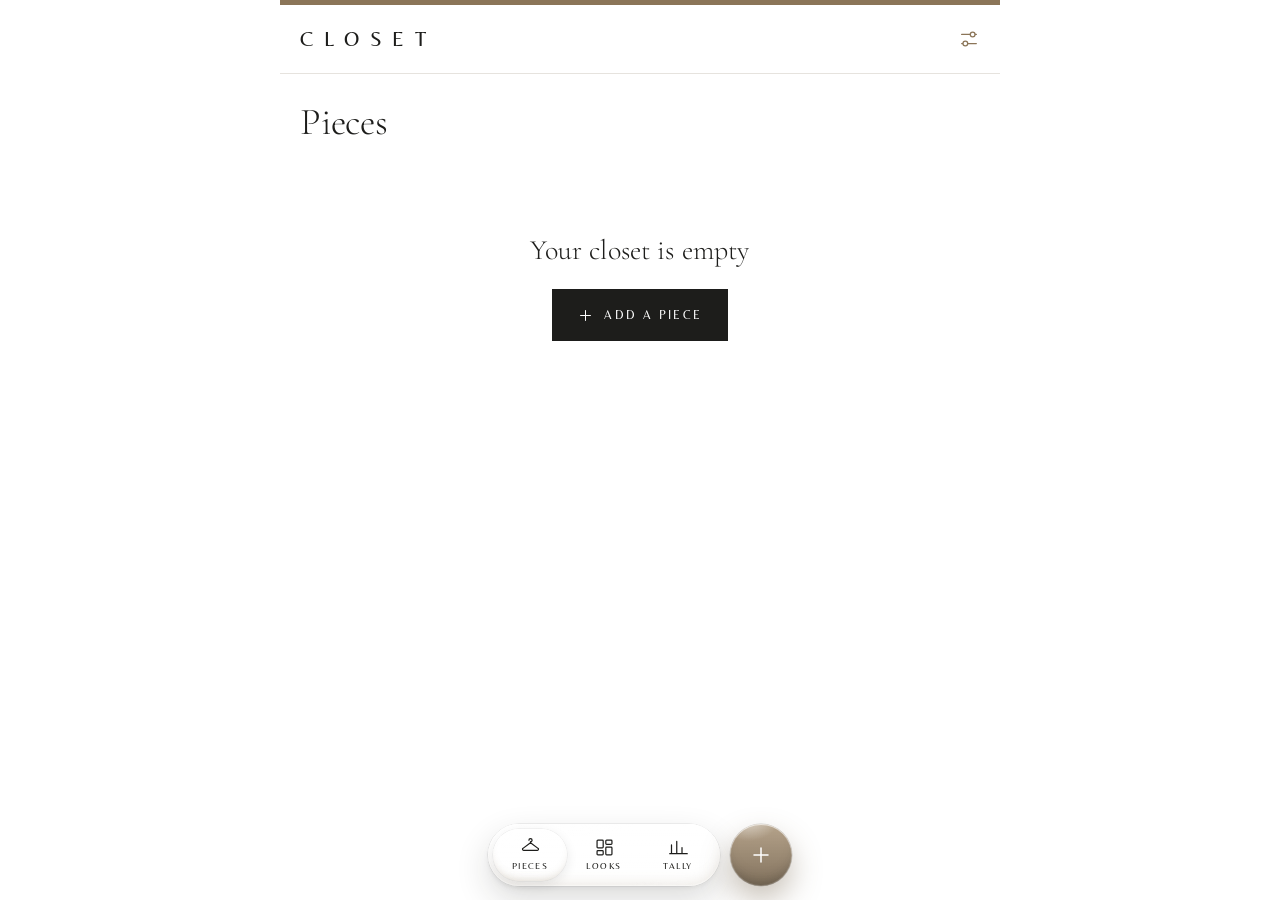
==== index.html @ b9021e43 "Fix what the final review found Background remover - White or cream clothes on a light grey or beige" ====
<!doctype html>
<html lang="en">
<head>
  <meta charset="utf-8" />
  <meta name="viewport" content="width=device-width, initial-scale=1, viewport-fit=cover, user-scalable=no" />
  <meta name="theme-color" content="#8b7558" />
  <meta name="apple-mobile-web-app-capable" content="yes" />
  <meta name="mobile-web-app-capable" content="yes" />
  <meta name="apple-mobile-web-app-status-bar-style" content="default" />
  <meta name="apple-mobile-web-app-title" content="Closet" />
  <title>My Closet</title>
  <link rel="manifest" href="manifest.webmanifest" />
  <link rel="icon" href="icons/icon.svg" type="image/svg+xml" />
  <link rel="apple-touch-icon" href="icons/icon-180.png" />
  <link rel="preconnect" href="https://fonts.googleapis.com" />
  <link rel="preconnect" href="https://fonts.gstatic.com" crossorigin />
  <link href="https://fonts.googleapis.com/css2?family=Cormorant+Garamond:wght@300;400;500&family=Belleza&display=swap" rel="stylesheet" />
  <link rel="stylesheet" href="css/style.css" />
</head>
<body>
  <div id="app">
    <header class="top">
      <span class="wordmark">Closet</span>
      <button class="icon-btn" id="settings-btn" aria-label="Settings">
        <svg viewBox="0 0 24 24"><path d="M4 7h9M19 7h1M4 17h1M11 17h9"/><circle cx="16" cy="7" r="2.6"/><circle cx="8" cy="17" r="2.6"/></svg>
      </button>
    </header>

    <main id="views">
      <h1 class="title" id="view-title">Pieces</h1>
      <section class="view active" id="view-closet" data-title="Pieces"></section>
      <section class="view" id="view-outfits" data-title="Looks"></section>
    </main>

    <nav class="tabbar" id="tabbar">
      <div class="tabs glass" id="tabs">
        <span class="tab-ind" id="tab-ind"></span>
        <button class="tab active" data-view="closet" aria-label="Pieces">
          <svg viewBox="0 0 24 24"><path d="M12 5.5a1.8 1.8 0 1 0-1.8-1.8"/><path d="M12 5.5v1.2L3.4 13a1.2 1.2 0 0 0 .7 2.2h15.8a1.2 1.2 0 0 0 .7-2.2L12 6.7"/></svg>
          <span>Pieces</span>
        </button>
        <button class="tab" data-view="outfits" aria-label="Looks">
          <svg viewBox="0 0 24 24"><rect x="3.5" y="3.5" width="7" height="9" rx="1"/><rect x="13.5" y="3.5" width="7" height="5" rx="1"/><rect x="13.5" y="11.5" width="7" height="9" rx="1"/><rect x="3.5" y="15.5" width="7" height="5" rx="1"/></svg>
          <span>Looks</span>
        </button>
        <button class="tab" id="tally-tab" aria-label="Tally">
          <svg viewBox="0 0 24 24"><path d="M4 19V9M10 19V5M16 19v-7M22 19H2"/></svg>
          <span>Tally</span>
        </button>
      </div>
      <button class="fab glass" id="fab" aria-label="Add">
        <svg viewBox="0 0 24 24"><path d="M12 5v14M5 12h14"/></svg>
      </button>
    </nav>
  </div>

  <div id="layer"></div>
  <div id="toast" role="status" aria-live="polite"></div>
  <input type="file" id="file-camera" accept="image/*" capture="environment" hidden />
  <input type="file" id="file-library" accept="image/*" hidden />
  <input type="file" id="file-import" accept="application/json" hidden />

  <script type="module" src="js/app.js"></script>
</body>
</html>
---- css/style.css ----
:root {
  --bg: #ffffff;
  --tile: #f6f6f5;
  --ink: #1d1d1b;
  --ink-2: #5e5a54;
  --ink-3: #9a948b;
  --line: #e6e3de;
  --bronze: #8b7558;
  --bronze-deep: #6e5b43;
  --danger: #9a4a3c;
  --shadow: 0 10px 40px rgba(29, 29, 27, 0.10);
  --ease: cubic-bezier(0.22, 1, 0.36, 1);
  --spring: cubic-bezier(0.34, 1.56, 0.64, 1);
  --serif: 'Cormorant Garamond', 'Didot', 'Bodoni 72', Georgia, serif;
  --sans: 'Optima', 'Optima Nova', 'Belleza', 'Candara', 'Segoe UI', 'Gill Sans', sans-serif;
  --safe-b: env(safe-area-inset-bottom, 0px);
  --safe-t: env(safe-area-inset-top, 0px);
  color-scheme: light;
}

* { box-sizing: border-box; -webkit-tap-highlight-color: transparent; }
/* figures that read as numbers (0 and 1, not o and I); !important because the font shorthand resets it */
*, *::before, *::after { font-variant-numeric: lining-nums !important; }
html, body { margin: 0; height: 100%; }
body {
  background: var(--bg);
  color: var(--ink);
  font: 400 16px/1.5 var(--sans);
  letter-spacing: 0.01em;
  -webkit-font-smoothing: antialiased;
  overscroll-behavior: none;
  -webkit-user-select: none;
  user-select: none;
  -webkit-touch-callout: none;
}
input, textarea { -webkit-user-select: text; user-select: text; }
button { font: inherit; color: inherit; letter-spacing: inherit; border: 0; background: none; padding: 0; margin: 0; cursor: pointer; touch-action: manipulation; border-radius: 0; }
svg { width: 22px; height: 22px; fill: none; stroke: currentColor; stroke-width: 1.4; stroke-linecap: round; stroke-linejoin: round; }
img { -webkit-user-drag: none; user-select: none; }

/* small spaced capitals, used for every label */
.chip, .btn, .field > label, .field-label, .piece .kind, .look .small, .ctx-title, #toast, .seg button, .tab span,
.palette-tray .lbl, .editor-bar .total, .big-total small, .kv small, .breakdown .nm, .value-pill .vp-l, .value-pill .vp-s,
.price-total span, .price-total small, .price-head, .pr-sub, .slider-row, .batch-progress, .batch-hint, .look.new span, .toggle, .pick-hint {
  font-family: var(--sans); font-weight: 400; font-size: 11px; line-height: 1.3; letter-spacing: 0.18em; text-transform: uppercase;
}

#app { max-width: 720px; margin: 0 auto; min-height: 100%; position: relative; }

/* ---------- header ---------- */
.top {
  position: sticky; top: 0; z-index: 5;
  display: flex; align-items: center; justify-content: space-between;
  padding: calc(12px + var(--safe-t)) 20px 12px;
  background: rgba(255, 255, 255, 0.94);
  -webkit-backdrop-filter: blur(14px); backdrop-filter: blur(14px);
  border-top: 5px solid var(--bronze);
  border-bottom: 1px solid var(--line);
}
.wordmark { font: 400 21px/1 var(--sans); letter-spacing: 0.5em; text-transform: uppercase; }
.icon-btn { width: 44px; height: 44px; margin-right: -11px; display: grid; place-items: center; color: var(--bronze); }
.title {
  margin: 28px 0 18px; font: 300 38px/1.1 var(--serif); letter-spacing: -0.005em;
  transition: opacity .35s var(--ease), transform .35s var(--ease);
}
.title.swap { opacity: 0; transform: translateY(6px); }

/* ---------- press feedback (shared) ---------- */
.pressable { transition: transform .35s var(--spring), opacity .3s; }
.pressing { transform: scale(0.96) !important; transition-duration: .5s !important; transition-timing-function: var(--ease) !important; }
.long-fired { animation: longPop .45s var(--spring); }
@keyframes longPop { 0% { transform: scale(.94); } 60% { transform: scale(1.03); } 100% { transform: scale(1); } }

/* ---------- views ---------- */
main { padding: 0 20px calc(130px + var(--safe-b)); }
.view { display: none; }
.view.active { display: block; animation: viewIn .55s var(--ease); }
@keyframes viewIn { from { opacity: 0; transform: translateY(10px); } to { opacity: 1; transform: none; } }
@keyframes pieceIn { from { opacity: 0; transform: translateY(14px); } to { opacity: 1; transform: none; } }

/* ---------- chips ---------- */
.chips { display: flex; gap: 8px; overflow-x: auto; padding: 2px 0 14px; scrollbar-width: none; }
.chips::-webkit-scrollbar { display: none; }
.chip {
  flex: none; display: inline-flex; align-items: center; gap: 8px; height: 38px; padding: 0 16px;
  border: 1px solid var(--line); background: var(--bg); color: var(--ink-2); white-space: nowrap;
  transition: background .35s var(--ease), color .35s var(--ease), border-color .35s var(--ease), transform .35s var(--spring);
}
.chip.active { background: var(--ink); border-color: var(--ink); color: #fff; }
.chip.small { height: 34px; padding: 0 13px; letter-spacing: 0.14em; }
.chip.add { border-style: dashed; color: var(--ink-3); }
.chip svg { width: 15px; height: 15px; }
.chip .n { opacity: .5; }
/* the category row reads like a text menu */
.chips.nav { gap: 22px; border-bottom: 1px solid var(--line); padding: 0; margin-bottom: 14px; }
.chips.nav .chip { height: 40px; padding: 0; border: 0; border-bottom: 1px solid transparent; background: none; color: var(--ink-3); }
.chips.nav .chip.active { color: var(--ink); border-bottom-color: var(--bronze); }
.subchips { overflow: hidden; transition: max-height .45s var(--ease), opacity .35s var(--ease); max-height: 0; opacity: 0; }
.subchips.open { max-height: 60px; opacity: 1; }
.wrap-chips { display: flex; flex-wrap: wrap; gap: 8px; }

/* ---------- closet grid ---------- */
.grid { display: grid; grid-template-columns: repeat(2, minmax(0, 1fr)); gap: 28px 14px; margin-top: 8px; }
@media (min-width: 560px) { .grid { grid-template-columns: repeat(3, minmax(0, 1fr)); } }
.piece { display: block; min-width: 0; text-align: left; animation: pieceIn .6s var(--ease) both; }
.piece .tile { display: block; position: relative; aspect-ratio: 4 / 5; background: var(--tile); }
.piece .sticker {
  position: absolute; inset: 12%; width: 76%; height: 76%; object-fit: contain;
  filter: drop-shadow(0 8px 12px rgba(29, 29, 27, .08));
  transition: transform .6s var(--spring);
}
.piece:hover .sticker { transform: scale(1.03); }
.piece .name { display: block; margin-top: 12px; font: 400 19px/1.25 var(--serif); }
.piece .kind { display: block; margin-top: 6px; color: var(--bronze); }
.dots { display: flex; gap: 5px; margin-top: 9px; }
.dots i { width: 10px; height: 10px; border-radius: 50%; box-shadow: inset 0 0 0 1px rgba(0, 0, 0, .1); }

.empty { text-align: center; padding: 72px 20px 40px; animation: viewIn .7s var(--ease); }
.empty h3 { font: 300 28px/1.2 var(--serif); margin: 0 0 22px; }
.empty p { margin: 0; color: var(--ink-3); }

/* ---------- buttons ---------- */
.btn {
  display: inline-flex; align-items: center; justify-content: center; gap: 10px;
  height: 52px; padding: 0 24px; background: var(--ink); color: #fff; border: 1px solid var(--ink);
  font-size: 12px; letter-spacing: 0.2em;
}
.btn.soft { background: transparent; color: var(--ink); }
.btn.ghost { background: transparent; border-color: transparent; color: var(--ink-2); }
.btn.danger { background: var(--danger); border-color: var(--danger); }
.btn.block { width: 100%; }
.btn[disabled] { opacity: .4; pointer-events: none; }
.btn svg { width: 17px; height: 17px; }
.row-btns { display: flex; gap: 10px; }
.row-btns .btn { flex: 1; padding: 0 12px; }

/* ---------- tab bar: liquid glass ---------- */
.tabbar {
  position: fixed; left: 50%; bottom: calc(14px + var(--safe-b)); transform: translateX(-50%);
  z-index: 20; display: flex; align-items: center; gap: 10px;
  transition: transform .5s var(--ease), opacity .4s;
}
.tabbar.hidden { transform: translate(-50%, 160%); opacity: 0; }
.glass {
  position: relative; isolation: isolate; border-radius: 999px;
  background: linear-gradient(180deg, rgba(255, 255, 255, .30), rgba(255, 255, 255, .08));
  -webkit-backdrop-filter: blur(7px) saturate(180%) brightness(1.05);
  backdrop-filter: blur(7px) saturate(180%) brightness(1.05);
  box-shadow:
    inset 0 1px 0 rgba(255, 255, 255, .95),
    inset 0 0 0 1px rgba(255, 255, 255, .45),
    inset 0 -10px 16px -10px rgba(139, 117, 88, .22),
    inset 0 10px 14px -10px rgba(255, 255, 255, .9),
    0 0 0 .5px rgba(29, 29, 27, .12),
    0 2px 4px rgba(29, 29, 27, .05),
    0 14px 34px rgba(29, 29, 27, .16);
}
/* the sheen that makes it read as glass */
.glass::before {
  content: ''; position: absolute; inset: 0; border-radius: inherit; pointer-events: none; z-index: -1;
  background:
    radial-gradient(90% 70% at 18% -20%, rgba(255, 255, 255, .55), transparent 60%),
    radial-gradient(70% 60% at 88% 125%, rgba(255, 255, 255, .28), transparent 62%);
}
.tabs {
  display: flex; align-items: center; padding: 5px;
  background: linear-gradient(180deg, rgba(255, 255, 255, .50), rgba(255, 255, 255, .60));
  -webkit-backdrop-filter: blur(18px) saturate(130%) brightness(1.05);
  backdrop-filter: blur(18px) saturate(130%) brightness(1.05);
}
.tab {
  position: relative; z-index: 1; width: 74px; height: 52px; border-radius: 999px;
  display: flex; flex-direction: column; align-items: center; justify-content: center; gap: 3px;
  color: var(--ink);
}
.tab span { font-size: 9px; letter-spacing: 0.16em; }
.tab svg { width: 21px; height: 21px; }
/* the drop of glass that slides under the current tab */
.tab-ind {
  position: absolute; left: 0; top: 5px; height: 52px; width: 74px; border-radius: 999px; pointer-events: none;
  background: linear-gradient(180deg, rgba(255, 255, 255, .78), rgba(255, 255, 255, .34));
  box-shadow:
    inset 0 1px 0 #fff,
    inset 0 -6px 10px -6px rgba(139, 117, 88, .28),
    0 0 0 .5px rgba(29, 29, 27, .08),
    0 4px 12px rgba(29, 29, 27, .10);
  transition: transform .6s var(--spring), width .5s var(--ease);
}
.fab {
  width: 62px; height: 62px; display: grid; place-items: center; color: #fff;
  background: linear-gradient(180deg, rgba(160, 137, 106, .78), rgba(110, 91, 67, .86));
  box-shadow:
    inset 0 1px 0 rgba(255, 255, 255, .55),
    inset 0 0 0 1px rgba(255, 255, 255, .16),
    inset 0 -10px 14px -8px rgba(29, 29, 27, .35),
    0 0 0 .5px rgba(29, 29, 27, .2),
    0 14px 30px rgba(110, 91, 67, .38);
}
.fab::before { background: radial-gradient(80% 60% at 30% -10%, rgba(255, 255, 255, .55), transparent 62%); }
.fab svg { width: 24px; height: 24px; stroke-width: 1.5; transition: transform .5s var(--spring); }
.fab:active svg { transform: rotate(90deg); }

/* ---------- overlays ---------- */
#layer { position: fixed; inset: 0; z-index: 50; pointer-events: none; }
.scrim {
  position: fixed; inset: 0; background: rgba(29, 29, 27, .30);
  -webkit-backdrop-filter: blur(4px); backdrop-filter: blur(4px);
  opacity: 0; transition: opacity .45s var(--ease); pointer-events: auto;
}
.scrim.show { opacity: 1; }
.sheet {
  position: fixed; left: 0; right: 0; bottom: 0; margin: 0 auto; max-width: 720px;
  max-height: 92vh; max-height: 92dvh; overflow: auto; overscroll-behavior: contain;
  background: var(--bg); box-shadow: 0 -10px 40px rgba(29, 29, 27, .12);
  padding: 10px 20px calc(26px + var(--safe-b)); pointer-events: auto;
  transform: translateY(105%); transition: transform .55s var(--ease);
}
.sheet.show { transform: translateY(0); }
.sheet.full { height: 100vh; height: 100dvh; max-height: none; padding-top: calc(12px + var(--safe-t)); }
.grabber { width: 36px; height: 3px; background: #d5d1ca; margin: 2px auto 18px; }
.sheet h2 { font: 300 32px/1.15 var(--serif); margin: 2px 0 18px; }
.sheet .sub { color: var(--ink-2); margin: -8px 0 20px; }
.sheet .sub.kind { color: var(--bronze); font-size: 11px; letter-spacing: 0.18em; text-transform: uppercase; }

/* long-press menu */
.ctx {
  position: fixed; pointer-events: auto; z-index: 2; min-width: 230px; padding: 6px 0;
  background: var(--bg); border: 1px solid var(--line); box-shadow: var(--shadow);
  transform: scale(.9); opacity: 0; transition: transform .4s var(--spring), opacity .25s var(--ease);
}
.ctx.show { transform: scale(1); opacity: 1; }
.ctx-title { padding: 12px 18px 8px; color: var(--bronze); white-space: nowrap; overflow: hidden; text-overflow: ellipsis; max-width: 260px; }
.ctx button { display: flex; width: 100%; align-items: center; gap: 14px; padding: 12px 18px; font-size: 15px; text-align: left; transition: background .2s; }
.ctx button:hover, .ctx button:active { background: var(--tile); }
.ctx button svg { width: 18px; height: 18px; color: var(--bronze); }
.ctx button.danger, .ctx button.danger svg { color: var(--danger); }
.ctx-preview { position: fixed; pointer-events: none; z-index: 1; background: var(--bg); transition: transform .45s var(--spring), box-shadow .4s; box-shadow: var(--shadow); }

#toast {
  position: fixed; left: 50%; top: calc(18px + var(--safe-t)); z-index: 90;
  transform: translate(-50%, calc(-100% - 80px)); opacity: 0; padding: 14px 20px;
  background: var(--ink); color: #fff;
  transition: transform .5s var(--ease), opacity .3s var(--ease); pointer-events: none;
  width: max-content; max-width: calc(100vw - 32px); text-align: center;
}
#toast.show { transform: translate(-50%, 0); opacity: 1; box-shadow: var(--shadow); }

/* ---------- forms ---------- */
.field { margin: 0 0 22px; }
.field > label, .field-label { display: block; color: var(--ink-3); margin: 0 0 10px; }
.input {
  width: 100%; height: 52px; padding: 0 16px; border: 1px solid var(--line); border-radius: 0;
  background: var(--bg); color: var(--ink); font: 400 16px var(--sans); outline: none;
  transition: border-color .3s;
}
.input:focus { border-color: var(--bronze); }
.input::placeholder { color: var(--ink-3); }
.price-wrap { position: relative; }
.price-wrap span { position: absolute; left: 16px; top: 50%; transform: translateY(-50%); color: var(--ink-3); font: 400 20px var(--serif); }
.price-wrap .input { padding-left: 34px; font: 400 22px var(--serif); }

.seg { display: grid; grid-template-columns: repeat(4, minmax(0, 1fr)); border: 1px solid var(--line); }
.seg button {
  height: 74px; display: flex; flex-direction: column; align-items: center; justify-content: center; gap: 8px;
  font-size: 9px; letter-spacing: 0.1em; color: var(--ink-3); border-left: 1px solid var(--line);
  transition: background .35s var(--ease), color .35s;
}
.seg button:first-child { border-left: 0; }
.seg button.active { background: var(--ink); color: #fff; }

/* ---------- photo step ---------- */
.pick-btns { display: grid; grid-template-columns: repeat(2, minmax(0, 1fr)); gap: 10px; }
.pick-btns .btn { height: 104px; flex-direction: column; gap: 12px; padding: 0 8px; }
.pick-btns .btn svg { width: 24px; height: 24px; }
.pick-hint { text-align: center; color: var(--ink-3); margin: 18px 0 6px; }

.stage { position: relative; background: var(--tile); min-height: 260px; display: grid; place-items: center; padding: 20px; margin-bottom: 14px; overflow: hidden; }
.stage img, .stage canvas { max-width: 100%; max-height: 46vh; display: block; animation: stickerIn .7s var(--spring); }
.stage.erasing { cursor: crosshair; touch-action: none; }
.stage .busy { position: absolute; inset: 0; display: grid; place-items: center; background: rgba(246, 246, 245, .7); opacity: 0; transition: opacity .3s; pointer-events: none; }
.stage.loading .busy { opacity: 1; }
.spinner { width: 30px; height: 30px; border-radius: 50%; border: 1px solid var(--line); border-top-color: var(--bronze); animation: spin 1s linear infinite; }
@keyframes spin { to { transform: rotate(360deg); } }
@keyframes stickerIn { from { opacity: 0; transform: scale(.92); } to { opacity: 1; transform: none; } }
.stage-tools { display: flex; gap: 8px; flex-wrap: wrap; margin-bottom: 16px; }

.slider-row { display: flex; align-items: center; gap: 14px; color: var(--ink-3); margin: 0 0 24px; }
input[type=range] { -webkit-appearance: none; appearance: none; flex: 1; height: 1px; background: var(--ink-3); outline: none; }
input[type=range]::-webkit-slider-thumb { -webkit-appearance: none; width: 26px; height: 26px; border-radius: 50%; background: var(--bg); border: 1px solid var(--ink); box-shadow: 0 2px 8px rgba(29, 29, 27, .12); }
input[type=range]::-moz-range-thumb { width: 26px; height: 26px; border-radius: 50%; background: var(--bg); border: 1px solid var(--ink); }

.toggle { display: flex; align-items: center; justify-content: space-between; padding: 16px 0; border-top: 1px solid var(--line); border-bottom: 1px solid var(--line); color: var(--ink-2); margin-bottom: 22px; }
.switch { position: relative; width: 46px; height: 28px; border-radius: 999px; background: #d5d1ca; transition: background .35s var(--ease); flex: none; }
.switch::after { content: ''; position: absolute; top: 3px; left: 3px; width: 22px; height: 22px; border-radius: 50%; background: #fff; box-shadow: 0 1px 4px rgba(0, 0, 0, .2); transition: transform .4s var(--spring); }
.switch.on { background: var(--bronze); }
.switch.on::after { transform: translateX(18px); }

.swatches { display: flex; gap: 10px; flex-wrap: wrap; align-items: center; }
.sw { width: 34px; height: 34px; border-radius: 50%; box-shadow: inset 0 0 0 1px rgba(0, 0, 0, .1); transition: transform .35s var(--spring); }
.sw:active { transform: scale(.9); }
.sw-names { color: var(--ink-2); margin-left: 4px; }

/* ---------- batch add ---------- */
.batch { display: flex; flex-direction: column; min-height: 100%; }
.batch .editor-top h2 { margin: 0 0 0 4px; }
.batch-progress { display: flex; align-items: center; gap: 14px; margin: 6px 0 20px; color: var(--ink-3); }
.batch-progress .bar { flex: 1; min-width: 64px; height: 1px; background: var(--line); }
.batch-progress .bar i { display: block; height: 100%; width: 0; background: var(--bronze); transition: width .6s var(--ease); }
.batch-progress span { min-width: 0; white-space: nowrap; overflow: hidden; text-overflow: ellipsis; }
.batch-all { margin-bottom: 4px; }
.batch-all .chips { flex-wrap: wrap; overflow: visible; padding: 0 0 12px; }
.batch-list { flex: 1; border-top: 1px solid var(--line); }
.batch-row { display: flex; align-items: center; gap: 14px; padding: 14px 0; border-bottom: 1px solid var(--line); animation: pieceIn .5s var(--ease) both; }
.b-thumb { position: relative; width: 76px; height: 76px; flex: none; display: grid; place-items: center; padding: 6px; background: var(--tile); }
.b-thumb img { max-width: 100%; max-height: 64px; object-fit: contain; animation: stickerIn .6s var(--spring); transition: opacity .3s; }
.b-thumb .spinner { position: absolute; inset: 0; margin: auto; width: 22px; height: 22px; opacity: 0; transition: opacity .3s; }
.batch-row.busy .b-thumb .spinner { opacity: 1; }
.batch-row.busy .b-thumb img { opacity: .3; }
.b-tune {
  position: absolute; right: -6px; bottom: -6px; width: 24px; height: 24px;
  display: grid; place-items: center; background: var(--bg); color: var(--bronze); box-shadow: 0 0 0 1px var(--line), 0 2px 6px rgba(29, 29, 27, .1);
  transform: scale(0); transition: transform .4s var(--spring);
}
.b-tune svg { width: 13px; height: 13px; stroke-width: 1.8; }
.batch-row.ready .b-tune { transform: scale(1); }
.b-main { flex: 1; min-width: 0; }
.b-cats { display: grid; grid-template-columns: repeat(4, 1fr); border: 1px solid var(--line); }
.b-cats button { height: 44px; display: grid; place-items: center; color: var(--ink-2); border-left: 1px solid var(--line); transition: background .35s var(--ease), color .35s; }
.b-cats button:first-child { border-left: 0; }
.b-cats button.active { background: var(--ink); color: #fff; }
.b-name { margin-top: 8px; font: 400 17px/1.2 var(--serif); white-space: nowrap; overflow: hidden; text-overflow: ellipsis; }
.batch-row.todo .b-name { color: var(--ink-3); }
.b-x { width: 30px; height: 44px; flex: none; display: grid; place-items: center; color: var(--ink-3); }
.b-x svg { width: 16px; height: 16px; }
.batch-row.nudge { animation: nudge .5s var(--ease); }
@keyframes nudge { 0%, 100% { transform: none; } 20% { transform: translateX(-7px); } 40% { transform: translateX(6px); } 60% { transform: translateX(-4px); } 80% { transform: translateX(2px); } }
.batch-foot { position: sticky; bottom: 0; margin-top: 4px; padding: 18px 0 calc(14px + var(--safe-b)); background: linear-gradient(rgba(255, 255, 255, 0), var(--bg) 22%); }
.batch-hint { text-align: center; color: var(--ink-3); margin: 12px 0 0; }
@media (max-width: 360px) {
  .batch-row { gap: 10px; }
  .b-thumb { width: 58px; height: 58px; }
  .b-thumb img { max-height: 46px; }
  .b-x { width: 24px; }
}
.tuner .stage { min-height: 200px; }
.tuner .stage img, .tuner .stage canvas { max-height: 38vh; }

/* ---------- looks ---------- */
.looks { display: grid; grid-template-columns: repeat(2, minmax(0, 1fr)); gap: 28px 14px; }
@media (min-width: 560px) { .looks { grid-template-columns: repeat(3, minmax(0, 1fr)); } }
.look { display: block; min-width: 0; text-align: left; animation: pieceIn .6s var(--ease) both; }
.look .thumb { display: block; width: 100%; aspect-ratio: 4 / 5; object-fit: cover; background: var(--tile); }
.look .strip { display: flex; height: 3px; }
.look .strip i { flex: 1; }
.look .name { margin-top: 12px; font: 400 19px/1.25 var(--serif); white-space: nowrap; overflow: hidden; text-overflow: ellipsis; }
.look .small { margin-top: 6px; color: var(--bronze); }
.look.new { aspect-ratio: 4 / 5; align-self: start; display: grid; place-items: center; text-align: center; border: 1px solid var(--line); color: var(--ink-2); }
.look.new .plus { display: grid; place-items: center; margin: 0 auto 12px; color: var(--bronze); }

/* ---------- look editor ---------- */
.editor { display: flex; flex-direction: column; height: 100%; }
.editor-top { display: flex; align-items: center; gap: 10px; margin-bottom: 12px; }
.editor-top .input { height: 44px; border-color: transparent; padding: 0 6px; font: 300 26px var(--serif); }
.editor-top .input:focus { border-color: var(--line); }
.board { position: relative; flex: 1; min-height: 300px; overflow: hidden; background: var(--tile); box-shadow: inset 0 0 0 1px var(--line); touch-action: none; transition: background .6s var(--ease); }
.board .hint { position: absolute; inset: 0; display: grid; place-items: center; text-align: center; color: var(--ink-3); font: 300 24px var(--serif); padding: 30px; pointer-events: none; transition: opacity .4s; }
.bitem { position: absolute; left: 0; top: 0; transform-origin: center; touch-action: none; cursor: grab; will-change: transform; }
.bitem img { display: block; width: 100%; pointer-events: none; transition: filter .3s; }
.bitem.pop img { animation: dropIn .6s var(--spring); }
@keyframes dropIn { from { transform: scale(.4); opacity: 0; } to { transform: none; opacity: 1; } }
.bitem.sel img { filter: drop-shadow(0 10px 18px rgba(29, 29, 27, .2)); }
.bitem.sel::after { content: ''; position: absolute; inset: -6px; border: 1px dashed var(--bronze); pointer-events: none; animation: fadeIn .3s; }
.bitem .handle { position: absolute; right: -14px; bottom: -14px; width: 30px; height: 30px; border-radius: 50%; background: var(--bg); box-shadow: 0 0 0 1px var(--line), 0 4px 10px rgba(29, 29, 27, .14); display: none; place-items: center; color: var(--bronze); touch-action: none; }
.bitem .handle svg { width: 15px; height: 15px; }
.bitem.sel .handle { display: grid; animation: fadeIn .3s; }
@keyframes fadeIn { from { opacity: 0; } }
.editor-bar { display: flex; align-items: center; gap: 10px; margin: 14px 0 12px; }
.editor-bar .total { margin-left: auto; color: var(--bronze); }
.editor-bar .total b { font-weight: 400; }
.round { width: 46px; height: 46px; display: grid; place-items: center; color: var(--ink); box-shadow: inset 0 0 0 1px var(--line); flex: none; }
.round.dark { background: var(--ink); color: #fff; box-shadow: none; }
.round svg { width: 20px; height: 20px; }
.palette-tray { border-top: 1px solid var(--line); padding-top: 14px; }
.palette-tray .row { display: flex; align-items: center; gap: 14px; }
.palette-tray .lbl { color: var(--ink-3); flex: none; }
.pill-strip { display: flex; flex: 1; height: 28px; overflow: hidden; }
.pill-strip button { flex: 1; transition: flex .5s var(--ease); }
.pill-strip button:hover, .pill-strip button:active { flex: 1.6; }
.palette-tray .note { color: var(--ink-2); font-size: 14px; margin-top: 8px; min-height: 21px; }

.picker-grid { display: grid; grid-template-columns: repeat(3, minmax(0, 1fr)); gap: 10px; }
@media (min-width: 560px) { .picker-grid { grid-template-columns: repeat(4, minmax(0, 1fr)); } }
.pick-item { aspect-ratio: 1; min-width: 0; overflow: hidden; background: var(--tile); padding: 12px; display: grid; place-items: center; position: relative; box-shadow: inset 0 0 0 1px transparent; transition: box-shadow .3s; }
.pick-item img { width: 100%; height: 100%; min-width: 0; min-height: 0; object-fit: contain; }
.pick-item.in { box-shadow: inset 0 0 0 1px var(--ink); }
.pick-item .on { position: absolute; top: 0; right: 0; width: 22px; height: 22px; background: var(--ink); color: #fff; display: grid; place-items: center; transform: scale(0); transform-origin: top right; transition: transform .4s var(--spring); }
.pick-item .on svg { width: 12px; height: 12px; stroke-width: 2; }
.pick-item.in .on { transform: scale(1); }

/* ---------- piece detail ---------- */
.detail-img { display: grid; place-items: center; background: var(--tile); padding: 28px; margin-bottom: 20px; }
.detail-img img { max-width: 78%; max-height: 40vh; animation: stickerIn .7s var(--spring); filter: drop-shadow(0 12px 20px rgba(29, 29, 27, .12)); }

/* ---------- tally ---------- */
.big-total { text-align: center; padding: 0 0 20px; }
.big-total .v { font: 300 68px/1 var(--serif); }
.big-total small { display: block; color: var(--ink-3); margin-top: 6px; }
.value-pill { display: flex; align-items: baseline; gap: 12px; width: 100%; padding: 16px; border: 1px solid var(--line); margin-bottom: 8px; text-align: left; }
.value-pill .vp-l { color: var(--ink-3); }
.value-pill .vp-v { font: 400 24px/1 var(--serif); }
.value-pill .vp-s { margin-left: auto; color: var(--bronze); white-space: nowrap; }
.value-pill .vp-c { width: 14px; height: 14px; transform: rotate(180deg); align-self: center; color: var(--bronze); flex: none; }
.breakdown .line { display: flex; align-items: center; gap: 14px; padding: 15px 0; border-bottom: 1px solid var(--line); }
.breakdown .nm { width: 118px; color: var(--ink-2); }
.breakdown .bar { flex: 1; height: 1px; background: var(--line); }
.breakdown .bar i { display: block; height: 3px; margin-top: -1px; background: var(--bronze); transform-origin: left; animation: growX 1s var(--ease) both; }
@keyframes growX { from { transform: scaleX(0); } }
.breakdown .amt { width: 30px; text-align: right; font: 400 20px/1 var(--serif); }
.kv { display: grid; grid-template-columns: repeat(2, minmax(0, 1fr)); column-gap: 14px; }
.kv div { padding: 15px 0; border-bottom: 1px solid var(--line); min-width: 0; }
.kv small { display: block; color: var(--ink-3); margin-bottom: 5px; }
.kv b { display: block; font: 400 19px/1.2 var(--serif); white-space: nowrap; overflow: hidden; text-overflow: ellipsis; }

/* ---------- price list ---------- */
.price-total { position: sticky; top: 0; z-index: 1; display: flex; align-items: baseline; gap: 12px; padding: 14px 0; background: var(--bg); border-bottom: 1px solid var(--ink); }
.price-total span { color: var(--ink-3); }
.price-total b { font: 400 28px/1 var(--serif); }
.price-total small { margin-left: auto; color: var(--bronze); }
.price-head { color: var(--ink-3); margin: 26px 0 4px; }
.price-row { display: flex; align-items: center; gap: 14px; padding: 12px 0; border-bottom: 1px solid var(--line); animation: pieceIn .5s var(--ease) both; }
.price-row img { width: 50px; height: 50px; object-fit: contain; flex: none; background: var(--tile); padding: 4px; }
.pr-text { flex: 1; min-width: 0; }
.pr-name { font: 400 18px/1.2 var(--serif); white-space: nowrap; overflow: hidden; text-overflow: ellipsis; }
.pr-sub { color: var(--bronze); margin-top: 4px; white-space: nowrap; overflow: hidden; text-overflow: ellipsis; }
.pr-input { flex: none; display: flex; align-items: center; gap: 4px; width: 110px; height: 46px; padding: 0 12px; border: 1px solid var(--line); transition: border-color .3s; }
.price-row.focus .pr-input { border-color: var(--bronze); }
.pr-input span { color: var(--ink-3); font: 400 17px var(--serif); }
.pr-input input { width: 100%; min-width: 0; border: 0; outline: 0; background: transparent; color: var(--ink); font: 400 20px var(--serif); text-align: right; padding: 0; border-radius: 0; }
.pr-input input::placeholder { color: var(--ink-3); }
.pr-empty { color: var(--ink-3); text-align: center; padding: 30px 0; }
/* touch devices: room to scroll the last rows above the on-screen keyboard */
@media (hover: none) and (pointer: coarse) { .prices [data-list] { padding-bottom: 42vh; } }

@media (prefers-reduced-motion: reduce) {
  *, *::before, *::after { animation-duration: .01ms !important; transition-duration: .01ms !important; }
}
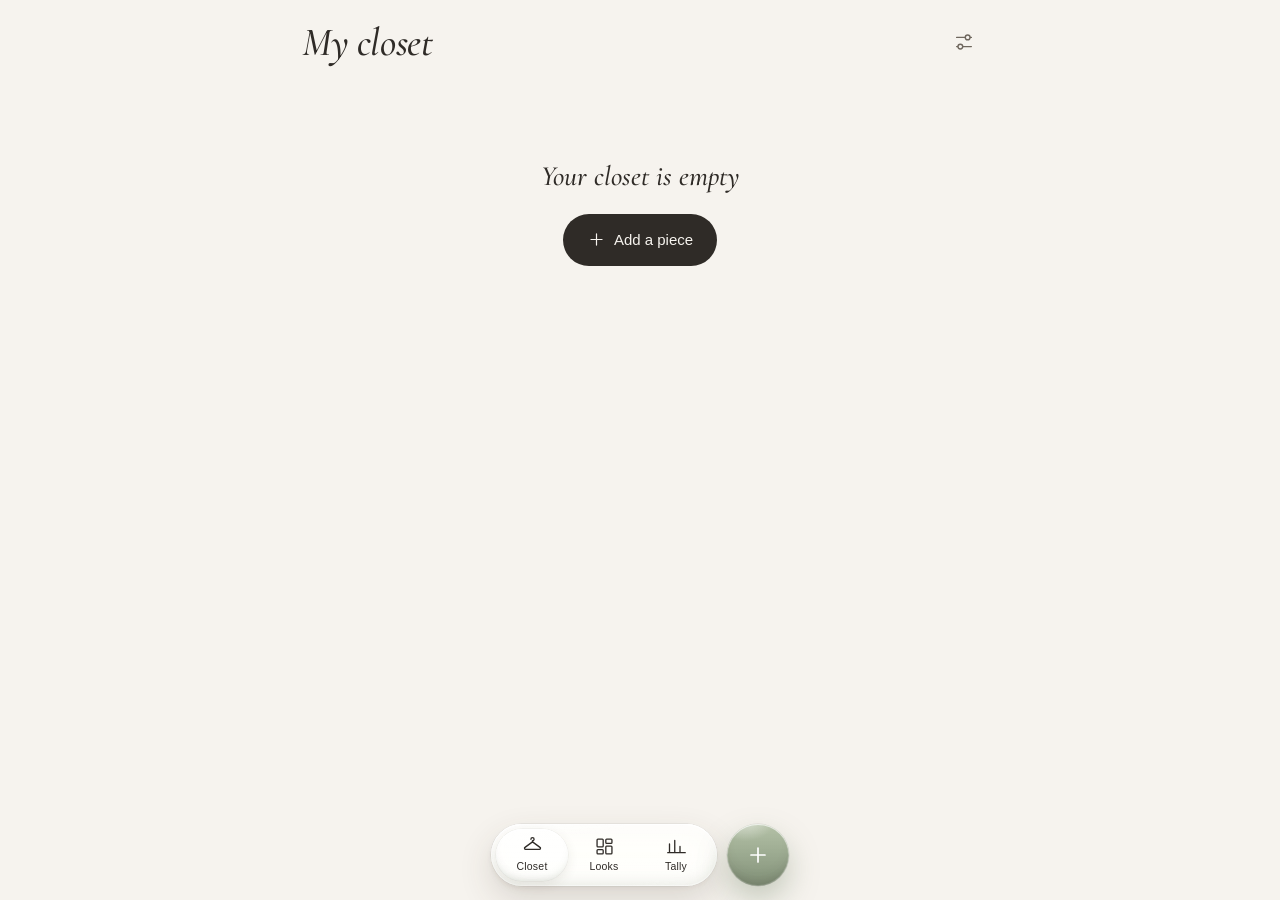
==== commit b52f4149: "Blend the soft and the minimal designs; simplify Look: the warm paper background, rounded cards, sof" ====
--- a/index.html
+++ b/index.html
@@ -3,7 +3,7 @@
 <head>
   <meta charset="utf-8" />
   <meta name="viewport" content="width=device-width, initial-scale=1, viewport-fit=cover, user-scalable=no" />
-  <meta name="theme-color" content="#8b7558" />
+  <meta name="theme-color" content="#f6f3ee" />
   <meta name="apple-mobile-web-app-capable" content="yes" />
   <meta name="mobile-web-app-capable" content="yes" />
   <meta name="apple-mobile-web-app-status-bar-style" content="default" />
@@ -14,30 +14,29 @@
   <link rel="apple-touch-icon" href="icons/icon-180.png" />
   <link rel="preconnect" href="https://fonts.googleapis.com" />
   <link rel="preconnect" href="https://fonts.gstatic.com" crossorigin />
-  <link href="https://fonts.googleapis.com/css2?family=Cormorant+Garamond:wght@300;400;500&family=Belleza&display=swap" rel="stylesheet" />
+  <link href="https://fonts.googleapis.com/css2?family=Cormorant+Garamond:ital,wght@0,500;1,500&display=swap" rel="stylesheet" />
   <link rel="stylesheet" href="css/style.css" />
 </head>
 <body>
   <div id="app">
     <header class="top">
-      <span class="wordmark">Closet</span>
+      <h1 class="title" id="view-title">My closet</h1>
       <button class="icon-btn" id="settings-btn" aria-label="Settings">
         <svg viewBox="0 0 24 24"><path d="M4 7h9M19 7h1M4 17h1M11 17h9"/><circle cx="16" cy="7" r="2.6"/><circle cx="8" cy="17" r="2.6"/></svg>
       </button>
     </header>
 
     <main id="views">
-      <h1 class="title" id="view-title">Pieces</h1>
-      <section class="view active" id="view-closet" data-title="Pieces"></section>
+      <section class="view active" id="view-closet" data-title="My closet"></section>
       <section class="view" id="view-outfits" data-title="Looks"></section>
     </main>
 
     <nav class="tabbar" id="tabbar">
       <div class="tabs glass" id="tabs">
         <span class="tab-ind" id="tab-ind"></span>
-        <button class="tab active" data-view="closet" aria-label="Pieces">
+        <button class="tab active" data-view="closet" aria-label="Closet">
           <svg viewBox="0 0 24 24"><path d="M12 5.5a1.8 1.8 0 1 0-1.8-1.8"/><path d="M12 5.5v1.2L3.4 13a1.2 1.2 0 0 0 .7 2.2h15.8a1.2 1.2 0 0 0 .7-2.2L12 6.7"/></svg>
-          <span>Pieces</span>
+          <span>Closet</span>
         </button>
         <button class="tab" data-view="outfits" aria-label="Looks">
           <svg viewBox="0 0 24 24"><rect x="3.5" y="3.5" width="7" height="9" rx="1"/><rect x="13.5" y="3.5" width="7" height="5" rx="1"/><rect x="13.5" y="11.5" width="7" height="9" rx="1"/><rect x="3.5" y="15.5" width="7" height="5" rx="1"/></svg>
--- a/css/style.css
+++ b/css/style.css
@@ -1,18 +1,21 @@
 :root {
-  --bg: #ffffff;
-  --tile: #f6f6f5;
-  --ink: #1d1d1b;
-  --ink-2: #5e5a54;
-  --ink-3: #9a948b;
-  --line: #e6e3de;
-  --bronze: #8b7558;
-  --bronze-deep: #6e5b43;
-  --danger: #9a4a3c;
-  --shadow: 0 10px 40px rgba(29, 29, 27, 0.10);
+  --bg: #f6f3ee;      /* warm paper */
+  --card: #fdfcfa;    /* tiles, cards */
+  --soft: #ece8e1;    /* quiet fills */
+  --ink: #2f2b27;
+  --ink-2: #6f675e;
+  --ink-3: #a59d92;
+  --line: rgba(47, 43, 39, 0.08);
+  --sage: #96a688;
+  --sage-deep: #74856a;
+  --danger: #b5604f;
+  --shadow-sm: 0 1px 2px rgba(70, 58, 44, 0.04), 0 6px 18px rgba(70, 58, 44, 0.05);
+  --shadow-md: 0 2px 6px rgba(70, 58, 44, 0.06), 0 16px 40px rgba(70, 58, 44, 0.11);
+  --r: 22px;
   --ease: cubic-bezier(0.22, 1, 0.36, 1);
   --spring: cubic-bezier(0.34, 1.56, 0.64, 1);
-  --serif: 'Cormorant Garamond', 'Didot', 'Bodoni 72', Georgia, serif;
-  --sans: 'Optima', 'Optima Nova', 'Belleza', 'Candara', 'Segoe UI', 'Gill Sans', sans-serif;
+  --serif: 'Cormorant Garamond', 'Iowan Old Style', Georgia, serif;
+  --sans: -apple-system, BlinkMacSystemFont, 'SF Pro Text', 'Inter', 'Segoe UI', Roboto, 'Helvetica Neue', sans-serif;
   --safe-b: env(safe-area-inset-bottom, 0px);
   --safe-t: env(safe-area-inset-top, 0px);
   color-scheme: light;
@@ -25,8 +28,7 @@
 body {
   background: var(--bg);
   color: var(--ink);
-  font: 400 16px/1.5 var(--sans);
-  letter-spacing: 0.01em;
+  font: 400 15px/1.45 var(--sans);
   -webkit-font-smoothing: antialiased;
   overscroll-behavior: none;
   -webkit-user-select: none;
@@ -34,16 +36,9 @@
   -webkit-touch-callout: none;
 }
 input, textarea { -webkit-user-select: text; user-select: text; }
-button { font: inherit; color: inherit; letter-spacing: inherit; border: 0; background: none; padding: 0; margin: 0; cursor: pointer; touch-action: manipulation; border-radius: 0; }
-svg { width: 22px; height: 22px; fill: none; stroke: currentColor; stroke-width: 1.4; stroke-linecap: round; stroke-linejoin: round; }
+button { font: inherit; color: inherit; border: 0; background: none; padding: 0; margin: 0; cursor: pointer; touch-action: manipulation; }
+svg { width: 22px; height: 22px; fill: none; stroke: currentColor; stroke-width: 1.5; stroke-linecap: round; stroke-linejoin: round; }
 img { -webkit-user-drag: none; user-select: none; }
-
-/* small spaced capitals, used for every label */
-.chip, .btn, .field > label, .field-label, .piece .kind, .look .small, .ctx-title, #toast, .seg button, .tab span,
-.palette-tray .lbl, .editor-bar .total, .big-total small, .kv small, .breakdown .nm, .value-pill .vp-l, .value-pill .vp-s,
-.price-total span, .price-total small, .price-head, .pr-sub, .slider-row, .batch-progress, .batch-hint, .look.new span, .toggle, .pick-hint {
-  font-family: var(--sans); font-weight: 400; font-size: 11px; line-height: 1.3; letter-spacing: 0.18em; text-transform: uppercase;
-}
 
 #app { max-width: 720px; margin: 0 auto; min-height: 100%; position: relative; }
 
@@ -51,19 +46,15 @@
 .top {
   position: sticky; top: 0; z-index: 5;
   display: flex; align-items: center; justify-content: space-between;
-  padding: calc(12px + var(--safe-t)) 20px 12px;
-  background: rgba(255, 255, 255, 0.94);
-  -webkit-backdrop-filter: blur(14px); backdrop-filter: blur(14px);
-  border-top: 5px solid var(--bronze);
-  border-bottom: 1px solid var(--line);
-}
-.wordmark { font: 400 21px/1 var(--sans); letter-spacing: 0.5em; text-transform: uppercase; }
-.icon-btn { width: 44px; height: 44px; margin-right: -11px; display: grid; place-items: center; color: var(--bronze); }
+  padding: calc(20px + var(--safe-t)) 22px 12px;
+  background: linear-gradient(var(--bg) 74%, rgba(246, 243, 238, 0));
+}
 .title {
-  margin: 28px 0 18px; font: 300 38px/1.1 var(--serif); letter-spacing: -0.005em;
+  margin: 0; font: italic 500 40px/1.05 var(--serif); letter-spacing: -0.01em;
   transition: opacity .35s var(--ease), transform .35s var(--ease);
 }
 .title.swap { opacity: 0; transform: translateY(6px); }
+.icon-btn { width: 44px; height: 44px; margin-right: -8px; border-radius: 50%; display: grid; place-items: center; color: var(--ink-2); }
 
 /* ---------- press feedback (shared) ---------- */
 .pressable { transition: transform .35s var(--spring), opacity .3s; }
@@ -72,65 +63,68 @@
 @keyframes longPop { 0% { transform: scale(.94); } 60% { transform: scale(1.03); } 100% { transform: scale(1); } }
 
 /* ---------- views ---------- */
-main { padding: 0 20px calc(130px + var(--safe-b)); }
+main { padding: 4px 18px calc(130px + var(--safe-b)); }
 .view { display: none; }
 .view.active { display: block; animation: viewIn .55s var(--ease); }
 @keyframes viewIn { from { opacity: 0; transform: translateY(10px); } to { opacity: 1; transform: none; } }
-@keyframes pieceIn { from { opacity: 0; transform: translateY(14px); } to { opacity: 1; transform: none; } }
+@keyframes pieceIn { from { opacity: 0; transform: translateY(14px) scale(.98); } to { opacity: 1; transform: none; } }
 
 /* ---------- chips ---------- */
 .chips { display: flex; gap: 8px; overflow-x: auto; padding: 2px 0 14px; scrollbar-width: none; }
 .chips::-webkit-scrollbar { display: none; }
 .chip {
-  flex: none; display: inline-flex; align-items: center; gap: 8px; height: 38px; padding: 0 16px;
-  border: 1px solid var(--line); background: var(--bg); color: var(--ink-2); white-space: nowrap;
-  transition: background .35s var(--ease), color .35s var(--ease), border-color .35s var(--ease), transform .35s var(--spring);
-}
-.chip.active { background: var(--ink); border-color: var(--ink); color: #fff; }
-.chip.small { height: 34px; padding: 0 13px; letter-spacing: 0.14em; }
-.chip.add { border-style: dashed; color: var(--ink-3); }
-.chip svg { width: 15px; height: 15px; }
-.chip .n { opacity: .5; }
-/* the category row reads like a text menu */
-.chips.nav { gap: 22px; border-bottom: 1px solid var(--line); padding: 0; margin-bottom: 14px; }
-.chips.nav .chip { height: 40px; padding: 0; border: 0; border-bottom: 1px solid transparent; background: none; color: var(--ink-3); }
-.chips.nav .chip.active { color: var(--ink); border-bottom-color: var(--bronze); }
+  flex: none; display: inline-flex; align-items: center; gap: 7px; height: 38px; padding: 0 16px;
+  border-radius: 999px; background: var(--card); color: var(--ink-2); font-size: 14px; white-space: nowrap;
+  box-shadow: var(--shadow-sm);
+  transition: background .35s var(--ease), color .35s var(--ease), transform .35s var(--spring);
+}
+.chip.active { background: var(--ink); color: var(--bg); }
+.chip.small { height: 34px; padding: 0 14px; font-size: 13px; background: var(--soft); box-shadow: none; }
+.chip.small.active { background: var(--sage); color: #fff; }
+.chip.add { background: transparent; box-shadow: none; border: 1px dashed var(--ink-3); color: var(--ink-3); }
+.chip svg { width: 16px; height: 16px; }
+/* the category row: plain words, the current one in a soft pill */
+.chips.nav { gap: 2px; }
+.chips.nav .chip { background: transparent; box-shadow: none; padding: 0 14px; }
+.chips.nav .chip.active { background: var(--ink); color: var(--bg); }
 .subchips { overflow: hidden; transition: max-height .45s var(--ease), opacity .35s var(--ease); max-height: 0; opacity: 0; }
 .subchips.open { max-height: 60px; opacity: 1; }
 .wrap-chips { display: flex; flex-wrap: wrap; gap: 8px; }
 
 /* ---------- closet grid ---------- */
-.grid { display: grid; grid-template-columns: repeat(2, minmax(0, 1fr)); gap: 28px 14px; margin-top: 8px; }
+.grid { display: grid; grid-template-columns: repeat(2, minmax(0, 1fr)); gap: 22px 12px; margin-top: 4px; }
 @media (min-width: 560px) { .grid { grid-template-columns: repeat(3, minmax(0, 1fr)); } }
 .piece { display: block; min-width: 0; text-align: left; animation: pieceIn .6s var(--ease) both; }
-.piece .tile { display: block; position: relative; aspect-ratio: 4 / 5; background: var(--tile); }
+.piece .tile { display: block; position: relative; aspect-ratio: 4 / 5; background: var(--card); border-radius: var(--r); box-shadow: var(--shadow-sm); }
 .piece .sticker {
   position: absolute; inset: 12%; width: 76%; height: 76%; object-fit: contain;
-  filter: drop-shadow(0 8px 12px rgba(29, 29, 27, .08));
+  filter: drop-shadow(0 6px 10px rgba(70, 58, 44, .08));
   transition: transform .6s var(--spring);
 }
-.piece:hover .sticker { transform: scale(1.03); }
-.piece .name { display: block; margin-top: 12px; font: 400 19px/1.25 var(--serif); }
-.piece .kind { display: block; margin-top: 6px; color: var(--bronze); }
-.dots { display: flex; gap: 5px; margin-top: 9px; }
-.dots i { width: 10px; height: 10px; border-radius: 50%; box-shadow: inset 0 0 0 1px rgba(0, 0, 0, .1); }
-
-.empty { text-align: center; padding: 72px 20px 40px; animation: viewIn .7s var(--ease); }
-.empty h3 { font: 300 28px/1.2 var(--serif); margin: 0 0 22px; }
+.piece:hover .sticker { transform: rotate(-1.5deg) scale(1.03); }
+.piece .meta, .look .meta { display: flex; align-items: center; justify-content: space-between; gap: 8px; margin: 10px 6px 0; }
+.piece .name, .look .name { min-width: 0; font: 500 19px/1.2 var(--serif); white-space: nowrap; overflow: hidden; text-overflow: ellipsis; }
+.dots { display: flex; gap: 4px; flex: none; }
+.dots i { width: 9px; height: 9px; border-radius: 50%; box-shadow: inset 0 0 0 1px rgba(0, 0, 0, .07); }
+
+.empty { text-align: center; padding: 80px 20px 40px; color: var(--ink-2); animation: viewIn .7s var(--ease); }
+.empty h3 { font: italic 500 28px/1.2 var(--serif); color: var(--ink); margin: 0 0 20px; }
 .empty p { margin: 0; color: var(--ink-3); }
 
 /* ---------- buttons ---------- */
 .btn {
-  display: inline-flex; align-items: center; justify-content: center; gap: 10px;
-  height: 52px; padding: 0 24px; background: var(--ink); color: #fff; border: 1px solid var(--ink);
-  font-size: 12px; letter-spacing: 0.2em;
-}
-.btn.soft { background: transparent; color: var(--ink); }
-.btn.ghost { background: transparent; border-color: transparent; color: var(--ink-2); }
-.btn.danger { background: var(--danger); border-color: var(--danger); }
+  display: inline-flex; align-items: center; justify-content: center; gap: 8px;
+  height: 52px; padding: 0 24px; border-radius: 999px; font-size: 15px; font-weight: 500;
+  background: var(--ink); color: var(--bg);
+  transition: background .35s var(--ease), color .35s var(--ease), transform .35s var(--spring);
+}
+.btn.soft { background: var(--soft); color: var(--ink); }
+.btn.sage { background: var(--sage); color: #fff; }
+.btn.ghost { background: transparent; color: var(--ink-2); }
+.btn.danger { background: var(--danger); color: #fff; }
 .btn.block { width: 100%; }
 .btn[disabled] { opacity: .4; pointer-events: none; }
-.btn svg { width: 17px; height: 17px; }
+.btn svg { width: 19px; height: 19px; }
 .row-btns { display: flex; gap: 10px; }
 .row-btns .btn { flex: 1; padding: 0 12px; }
 
@@ -149,11 +143,11 @@
   box-shadow:
     inset 0 1px 0 rgba(255, 255, 255, .95),
     inset 0 0 0 1px rgba(255, 255, 255, .45),
-    inset 0 -10px 16px -10px rgba(139, 117, 88, .22),
+    inset 0 -10px 16px -10px rgba(116, 133, 106, .20),
     inset 0 10px 14px -10px rgba(255, 255, 255, .9),
-    0 0 0 .5px rgba(29, 29, 27, .12),
-    0 2px 4px rgba(29, 29, 27, .05),
-    0 14px 34px rgba(29, 29, 27, .16);
+    0 0 0 .5px rgba(47, 43, 39, .10),
+    0 2px 4px rgba(70, 58, 44, .05),
+    0 14px 34px rgba(70, 58, 44, .16);
 }
 /* the sheen that makes it read as glass */
 .glass::before {
@@ -162,6 +156,7 @@
     radial-gradient(90% 70% at 18% -20%, rgba(255, 255, 255, .55), transparent 60%),
     radial-gradient(70% 60% at 88% 125%, rgba(255, 255, 255, .28), transparent 62%);
 }
+/* the capsule is frosted enough for its labels to stay readable over dark or bright pieces */
 .tabs {
   display: flex; align-items: center; padding: 5px;
   background: linear-gradient(180deg, rgba(255, 255, 255, .50), rgba(255, 255, 255, .60));
@@ -169,273 +164,266 @@
   backdrop-filter: blur(18px) saturate(130%) brightness(1.05);
 }
 .tab {
-  position: relative; z-index: 1; width: 74px; height: 52px; border-radius: 999px;
-  display: flex; flex-direction: column; align-items: center; justify-content: center; gap: 3px;
+  position: relative; z-index: 1; width: 72px; height: 52px; border-radius: 999px;
+  display: flex; flex-direction: column; align-items: center; justify-content: center; gap: 2px;
   color: var(--ink);
 }
-.tab span { font-size: 9px; letter-spacing: 0.16em; }
+.tab span { font-size: 10.5px; letter-spacing: 0.02em; }
 .tab svg { width: 21px; height: 21px; }
 /* the drop of glass that slides under the current tab */
 .tab-ind {
-  position: absolute; left: 0; top: 5px; height: 52px; width: 74px; border-radius: 999px; pointer-events: none;
+  position: absolute; left: 0; top: 5px; height: 52px; width: 72px; border-radius: 999px; pointer-events: none;
   background: linear-gradient(180deg, rgba(255, 255, 255, .78), rgba(255, 255, 255, .34));
   box-shadow:
     inset 0 1px 0 #fff,
-    inset 0 -6px 10px -6px rgba(139, 117, 88, .28),
-    0 0 0 .5px rgba(29, 29, 27, .08),
-    0 4px 12px rgba(29, 29, 27, .10);
+    inset 0 -6px 10px -6px rgba(116, 133, 106, .26),
+    0 0 0 .5px rgba(47, 43, 39, .07),
+    0 4px 12px rgba(70, 58, 44, .10);
   transition: transform .6s var(--spring), width .5s var(--ease);
 }
 .fab {
   width: 62px; height: 62px; display: grid; place-items: center; color: #fff;
-  background: linear-gradient(180deg, rgba(160, 137, 106, .78), rgba(110, 91, 67, .86));
+  background: linear-gradient(180deg, rgba(166, 182, 152, .84), rgba(116, 133, 106, .9));
   box-shadow:
-    inset 0 1px 0 rgba(255, 255, 255, .55),
-    inset 0 0 0 1px rgba(255, 255, 255, .16),
-    inset 0 -10px 14px -8px rgba(29, 29, 27, .35),
-    0 0 0 .5px rgba(29, 29, 27, .2),
-    0 14px 30px rgba(110, 91, 67, .38);
+    inset 0 1px 0 rgba(255, 255, 255, .6),
+    inset 0 0 0 1px rgba(255, 255, 255, .18),
+    inset 0 -10px 14px -8px rgba(47, 43, 39, .26),
+    0 0 0 .5px rgba(47, 43, 39, .14),
+    0 14px 30px rgba(116, 133, 106, .38);
 }
 .fab::before { background: radial-gradient(80% 60% at 30% -10%, rgba(255, 255, 255, .55), transparent 62%); }
-.fab svg { width: 24px; height: 24px; stroke-width: 1.5; transition: transform .5s var(--spring); }
+.fab svg { width: 24px; height: 24px; stroke-width: 1.7; transition: transform .5s var(--spring); }
 .fab:active svg { transform: rotate(90deg); }
 
 /* ---------- overlays ---------- */
 #layer { position: fixed; inset: 0; z-index: 50; pointer-events: none; }
 .scrim {
-  position: fixed; inset: 0; background: rgba(29, 29, 27, .30);
-  -webkit-backdrop-filter: blur(4px); backdrop-filter: blur(4px);
+  position: fixed; inset: 0; background: rgba(47, 43, 39, .24);
+  -webkit-backdrop-filter: blur(6px); backdrop-filter: blur(6px);
   opacity: 0; transition: opacity .45s var(--ease); pointer-events: auto;
 }
 .scrim.show { opacity: 1; }
 .sheet {
   position: fixed; left: 0; right: 0; bottom: 0; margin: 0 auto; max-width: 720px;
   max-height: 92vh; max-height: 92dvh; overflow: auto; overscroll-behavior: contain;
-  background: var(--bg); box-shadow: 0 -10px 40px rgba(29, 29, 27, .12);
+  background: var(--bg); border-radius: 30px 30px 0 0; box-shadow: var(--shadow-md);
   padding: 10px 20px calc(26px + var(--safe-b)); pointer-events: auto;
   transform: translateY(105%); transition: transform .55s var(--ease);
 }
 .sheet.show { transform: translateY(0); }
-.sheet.full { height: 100vh; height: 100dvh; max-height: none; padding-top: calc(12px + var(--safe-t)); }
-.grabber { width: 36px; height: 3px; background: #d5d1ca; margin: 2px auto 18px; }
-.sheet h2 { font: 300 32px/1.15 var(--serif); margin: 2px 0 18px; }
-.sheet .sub { color: var(--ink-2); margin: -8px 0 20px; }
-.sheet .sub.kind { color: var(--bronze); font-size: 11px; letter-spacing: 0.18em; text-transform: uppercase; }
+.sheet.full { height: 100vh; height: 100dvh; max-height: none; border-radius: 0; padding-top: calc(12px + var(--safe-t)); }
+.grabber { width: 40px; height: 5px; border-radius: 3px; background: var(--ink-3); opacity: .4; margin: 2px auto 14px; }
+.sheet h2 { font: italic 500 32px/1.1 var(--serif); margin: 4px 0 18px; }
+.sheet .sub { color: var(--ink-2); margin: -10px 0 20px; }
 
 /* long-press menu */
 .ctx {
-  position: fixed; pointer-events: auto; z-index: 2; min-width: 230px; padding: 6px 0;
-  background: var(--bg); border: 1px solid var(--line); box-shadow: var(--shadow);
-  transform: scale(.9); opacity: 0; transition: transform .4s var(--spring), opacity .25s var(--ease);
+  position: fixed; pointer-events: auto; z-index: 2; min-width: 220px; padding: 6px;
+  background: rgba(253, 252, 250, .92);
+  -webkit-backdrop-filter: blur(24px) saturate(1.5); backdrop-filter: blur(24px) saturate(1.5);
+  border-radius: 18px; box-shadow: var(--shadow-md);
+  transform: scale(.88); opacity: 0; transition: transform .4s var(--spring), opacity .25s var(--ease);
 }
 .ctx.show { transform: scale(1); opacity: 1; }
-.ctx-title { padding: 12px 18px 8px; color: var(--bronze); white-space: nowrap; overflow: hidden; text-overflow: ellipsis; max-width: 260px; }
-.ctx button { display: flex; width: 100%; align-items: center; gap: 14px; padding: 12px 18px; font-size: 15px; text-align: left; transition: background .2s; }
-.ctx button:hover, .ctx button:active { background: var(--tile); }
-.ctx button svg { width: 18px; height: 18px; color: var(--bronze); }
+.ctx-title { padding: 10px 14px 6px; font-size: 13px; color: var(--ink-3); white-space: nowrap; overflow: hidden; text-overflow: ellipsis; max-width: 260px; }
+.ctx button { display: flex; width: 100%; align-items: center; gap: 12px; padding: 12px 14px; border-radius: 12px; font-size: 15px; text-align: left; transition: background .2s; }
+.ctx button:hover, .ctx button:active { background: var(--soft); }
+.ctx button svg { width: 19px; height: 19px; color: var(--ink-2); }
 .ctx button.danger, .ctx button.danger svg { color: var(--danger); }
-.ctx-preview { position: fixed; pointer-events: none; z-index: 1; background: var(--bg); transition: transform .45s var(--spring), box-shadow .4s; box-shadow: var(--shadow); }
+.ctx-preview { position: fixed; pointer-events: none; z-index: 1; border-radius: var(--r); transition: transform .45s var(--spring); }
 
 #toast {
-  position: fixed; left: 50%; top: calc(18px + var(--safe-t)); z-index: 90;
-  transform: translate(-50%, calc(-100% - 80px)); opacity: 0; padding: 14px 20px;
-  background: var(--ink); color: #fff;
+  position: fixed; left: 50%; top: calc(16px + var(--safe-t)); z-index: 90;
+  transform: translate(-50%, calc(-100% - 80px)); opacity: 0; padding: 12px 20px; border-radius: 999px;
+  background: var(--ink); color: var(--bg); font-size: 14px;
   transition: transform .5s var(--ease), opacity .3s var(--ease); pointer-events: none;
   width: max-content; max-width: calc(100vw - 32px); text-align: center;
 }
-#toast.show { transform: translate(-50%, 0); opacity: 1; box-shadow: var(--shadow); }
+#toast.show { transform: translate(-50%, 0); opacity: 1; box-shadow: var(--shadow-md); }
 
 /* ---------- forms ---------- */
-.field { margin: 0 0 22px; }
-.field > label, .field-label { display: block; color: var(--ink-3); margin: 0 0 10px; }
+.field { margin: 0 0 20px; }
+.field > label, .field-label { display: block; font-size: 13px; color: var(--ink-3); margin: 0 0 8px 4px; }
 .input {
-  width: 100%; height: 52px; padding: 0 16px; border: 1px solid var(--line); border-radius: 0;
-  background: var(--bg); color: var(--ink); font: 400 16px var(--sans); outline: none;
-  transition: border-color .3s;
-}
-.input:focus { border-color: var(--bronze); }
+  width: 100%; height: 52px; padding: 0 16px; border-radius: 16px; border: 1px solid var(--line);
+  background: var(--card); color: var(--ink); font: 400 16px var(--sans); outline: none;
+  transition: border-color .3s, box-shadow .3s;
+}
+.input:focus { border-color: var(--sage); box-shadow: 0 0 0 4px rgba(150, 166, 136, .2); }
 .input::placeholder { color: var(--ink-3); }
 .price-wrap { position: relative; }
-.price-wrap span { position: absolute; left: 16px; top: 50%; transform: translateY(-50%); color: var(--ink-3); font: 400 20px var(--serif); }
-.price-wrap .input { padding-left: 34px; font: 400 22px var(--serif); }
-
-.seg { display: grid; grid-template-columns: repeat(4, minmax(0, 1fr)); border: 1px solid var(--line); }
+.price-wrap span { position: absolute; left: 16px; top: 50%; transform: translateY(-50%); color: var(--ink-3); font: 500 19px var(--serif); }
+.price-wrap .input { padding-left: 32px; font: 500 21px var(--serif); }
+
+.seg { display: grid; grid-template-columns: repeat(4, minmax(0, 1fr)); gap: 5px; background: var(--soft); padding: 5px; border-radius: 20px; }
 .seg button {
-  height: 74px; display: flex; flex-direction: column; align-items: center; justify-content: center; gap: 8px;
-  font-size: 9px; letter-spacing: 0.1em; color: var(--ink-3); border-left: 1px solid var(--line);
-  transition: background .35s var(--ease), color .35s;
-}
-.seg button:first-child { border-left: 0; }
-.seg button.active { background: var(--ink); color: #fff; }
+  height: 66px; border-radius: 15px; display: flex; flex-direction: column; align-items: center; justify-content: center; gap: 5px;
+  font-size: 11.5px; color: var(--ink-2);
+  transition: background .35s var(--ease), color .35s, box-shadow .35s;
+}
+.seg button.active { background: var(--card); color: var(--ink); box-shadow: var(--shadow-sm); }
 
 /* ---------- photo step ---------- */
 .pick-btns { display: grid; grid-template-columns: repeat(2, minmax(0, 1fr)); gap: 10px; }
-.pick-btns .btn { height: 104px; flex-direction: column; gap: 12px; padding: 0 8px; }
-.pick-btns .btn svg { width: 24px; height: 24px; }
-.pick-hint { text-align: center; color: var(--ink-3); margin: 18px 0 6px; }
-
-.stage { position: relative; background: var(--tile); min-height: 260px; display: grid; place-items: center; padding: 20px; margin-bottom: 14px; overflow: hidden; }
-.stage img, .stage canvas { max-width: 100%; max-height: 46vh; display: block; animation: stickerIn .7s var(--spring); }
+.pick-btns .btn { height: 104px; flex-direction: column; gap: 10px; padding: 0 8px; border-radius: 24px; }
+.pick-btns .btn svg { width: 26px; height: 26px; }
+.pick-hint { text-align: center; font-size: 13px; color: var(--ink-3); margin: 16px 0 4px; }
+
+.stage { position: relative; background: var(--card); border-radius: 26px; min-height: 250px; display: grid; place-items: center; padding: 20px; margin-bottom: 14px; overflow: hidden; }
+.stage img, .stage canvas { max-width: 100%; max-height: 44vh; display: block; animation: stickerIn .7s var(--spring); }
 .stage.erasing { cursor: crosshair; touch-action: none; }
-.stage .busy { position: absolute; inset: 0; display: grid; place-items: center; background: rgba(246, 246, 245, .7); opacity: 0; transition: opacity .3s; pointer-events: none; }
+.stage .busy { position: absolute; inset: 0; display: grid; place-items: center; background: rgba(253, 252, 250, .7); opacity: 0; transition: opacity .3s; pointer-events: none; }
 .stage.loading .busy { opacity: 1; }
-.spinner { width: 30px; height: 30px; border-radius: 50%; border: 1px solid var(--line); border-top-color: var(--bronze); animation: spin 1s linear infinite; }
+.spinner { width: 30px; height: 30px; border-radius: 50%; border: 2px solid var(--soft); border-top-color: var(--sage); animation: spin 1s linear infinite; }
 @keyframes spin { to { transform: rotate(360deg); } }
-@keyframes stickerIn { from { opacity: 0; transform: scale(.92); } to { opacity: 1; transform: none; } }
+@keyframes stickerIn { from { opacity: 0; transform: scale(.9) rotate(-3deg); } to { opacity: 1; transform: none; } }
 .stage-tools { display: flex; gap: 8px; flex-wrap: wrap; margin-bottom: 16px; }
-
-.slider-row { display: flex; align-items: center; gap: 14px; color: var(--ink-3); margin: 0 0 24px; }
-input[type=range] { -webkit-appearance: none; appearance: none; flex: 1; height: 1px; background: var(--ink-3); outline: none; }
-input[type=range]::-webkit-slider-thumb { -webkit-appearance: none; width: 26px; height: 26px; border-radius: 50%; background: var(--bg); border: 1px solid var(--ink); box-shadow: 0 2px 8px rgba(29, 29, 27, .12); }
-input[type=range]::-moz-range-thumb { width: 26px; height: 26px; border-radius: 50%; background: var(--bg); border: 1px solid var(--ink); }
-
-.toggle { display: flex; align-items: center; justify-content: space-between; padding: 16px 0; border-top: 1px solid var(--line); border-bottom: 1px solid var(--line); color: var(--ink-2); margin-bottom: 22px; }
-.switch { position: relative; width: 46px; height: 28px; border-radius: 999px; background: #d5d1ca; transition: background .35s var(--ease); flex: none; }
-.switch::after { content: ''; position: absolute; top: 3px; left: 3px; width: 22px; height: 22px; border-radius: 50%; background: #fff; box-shadow: 0 1px 4px rgba(0, 0, 0, .2); transition: transform .4s var(--spring); }
-.switch.on { background: var(--bronze); }
+.stage-tools .chip { background: var(--soft); box-shadow: none; }
+.stage-tools .chip.active { background: var(--ink); color: var(--bg); }
+
+.slider-row { display: flex; align-items: center; gap: 12px; font-size: 13px; color: var(--ink-3); margin: 0 4px 22px; }
+input[type=range] { -webkit-appearance: none; appearance: none; flex: 1; height: 4px; border-radius: 2px; background: var(--soft); outline: none; }
+input[type=range]::-webkit-slider-thumb { -webkit-appearance: none; width: 28px; height: 28px; border-radius: 50%; background: #fff; box-shadow: var(--shadow-md), inset 0 0 0 1px var(--line); }
+input[type=range]::-moz-range-thumb { width: 28px; height: 28px; border: 0; border-radius: 50%; background: #fff; box-shadow: var(--shadow-md); }
+
+.switch { position: relative; width: 46px; height: 28px; border-radius: 999px; background: #d9d4cb; transition: background .35s var(--ease); flex: none; }
+.switch::after { content: ''; position: absolute; top: 3px; left: 3px; width: 22px; height: 22px; border-radius: 50%; background: #fff; box-shadow: 0 1px 4px rgba(0, 0, 0, .18); transition: transform .4s var(--spring); }
+.switch.on { background: var(--sage); }
 .switch.on::after { transform: translateX(18px); }
 
-.swatches { display: flex; gap: 10px; flex-wrap: wrap; align-items: center; }
-.sw { width: 34px; height: 34px; border-radius: 50%; box-shadow: inset 0 0 0 1px rgba(0, 0, 0, .1); transition: transform .35s var(--spring); }
-.sw:active { transform: scale(.9); }
+.swatches { display: flex; gap: 8px; flex-wrap: wrap; align-items: center; }
+.sw { width: 30px; height: 30px; border-radius: 50%; box-shadow: inset 0 0 0 1px rgba(0, 0, 0, .08); }
 .sw-names { color: var(--ink-2); margin-left: 4px; }
 
 /* ---------- batch add ---------- */
 .batch { display: flex; flex-direction: column; min-height: 100%; }
-.batch .editor-top h2 { margin: 0 0 0 4px; }
-.batch-progress { display: flex; align-items: center; gap: 14px; margin: 6px 0 20px; color: var(--ink-3); }
-.batch-progress .bar { flex: 1; min-width: 64px; height: 1px; background: var(--line); }
-.batch-progress .bar i { display: block; height: 100%; width: 0; background: var(--bronze); transition: width .6s var(--ease); }
+.batch .editor-top h2 { margin: 0 0 0 6px; }
+.batch-progress { display: flex; align-items: center; gap: 12px; margin: 4px 2px 18px; font-size: 13px; color: var(--ink-3); }
+.batch-progress .bar { flex: 1; min-width: 64px; height: 4px; border-radius: 2px; background: var(--soft); overflow: hidden; }
+.batch-progress .bar i { display: block; height: 100%; width: 0; border-radius: 2px; background: var(--sage); transition: width .6s var(--ease); }
 .batch-progress span { min-width: 0; white-space: nowrap; overflow: hidden; text-overflow: ellipsis; }
-.batch-all { margin-bottom: 4px; }
-.batch-all .chips { flex-wrap: wrap; overflow: visible; padding: 0 0 12px; }
-.batch-list { flex: 1; border-top: 1px solid var(--line); }
-.batch-row { display: flex; align-items: center; gap: 14px; padding: 14px 0; border-bottom: 1px solid var(--line); animation: pieceIn .5s var(--ease) both; }
-.b-thumb { position: relative; width: 76px; height: 76px; flex: none; display: grid; place-items: center; padding: 6px; background: var(--tile); }
-.b-thumb img { max-width: 100%; max-height: 64px; object-fit: contain; animation: stickerIn .6s var(--spring); transition: opacity .3s; }
+.batch-all { display: flex; align-items: center; gap: 10px; margin-bottom: 4px; }
+.batch-all .field-label { margin: 0 0 10px 4px; flex: none; }
+.batch-all .chips { flex: 1; padding: 0 0 10px; }
+.batch-list { flex: 1; }
+.batch-row { display: flex; align-items: center; gap: 12px; padding: 10px; margin-bottom: 10px; border-radius: var(--r); background: var(--card); box-shadow: var(--shadow-sm); animation: pieceIn .5s var(--ease) both; }
+.b-thumb { position: relative; width: 64px; height: 64px; flex: none; display: grid; place-items: center; padding: 5px; border-radius: 16px; background: var(--bg); }
+.b-thumb img { max-width: 100%; max-height: 54px; object-fit: contain; animation: stickerIn .6s var(--spring); transition: opacity .3s; }
 .b-thumb .spinner { position: absolute; inset: 0; margin: auto; width: 22px; height: 22px; opacity: 0; transition: opacity .3s; }
 .batch-row.busy .b-thumb .spinner { opacity: 1; }
 .batch-row.busy .b-thumb img { opacity: .3; }
 .b-tune {
-  position: absolute; right: -6px; bottom: -6px; width: 24px; height: 24px;
-  display: grid; place-items: center; background: var(--bg); color: var(--bronze); box-shadow: 0 0 0 1px var(--line), 0 2px 6px rgba(29, 29, 27, .1);
+  position: absolute; right: -5px; bottom: -5px; width: 24px; height: 24px; border-radius: 50%;
+  display: grid; place-items: center; background: #fff; color: var(--ink-2); box-shadow: var(--shadow-sm), 0 0 0 1px var(--line);
   transform: scale(0); transition: transform .4s var(--spring);
 }
-.b-tune svg { width: 13px; height: 13px; stroke-width: 1.8; }
+.b-tune svg { width: 13px; height: 13px; stroke-width: 1.9; }
 .batch-row.ready .b-tune { transform: scale(1); }
 .b-main { flex: 1; min-width: 0; }
-.b-cats { display: grid; grid-template-columns: repeat(4, 1fr); border: 1px solid var(--line); }
-.b-cats button { height: 44px; display: grid; place-items: center; color: var(--ink-2); border-left: 1px solid var(--line); transition: background .35s var(--ease), color .35s; }
-.b-cats button:first-child { border-left: 0; }
-.b-cats button.active { background: var(--ink); color: #fff; }
-.b-name { margin-top: 8px; font: 400 17px/1.2 var(--serif); white-space: nowrap; overflow: hidden; text-overflow: ellipsis; }
-.batch-row.todo .b-name { color: var(--ink-3); }
+.b-cats { display: grid; grid-template-columns: repeat(4, minmax(0, 1fr)); gap: 4px; background: var(--soft); padding: 4px; border-radius: 16px; }
+.b-cats button { height: 46px; border-radius: 12px; display: grid; place-items: center; color: var(--ink-2); transition: background .35s var(--ease), color .35s; }
+.b-cats button.active { background: var(--ink); color: var(--bg); }
 .b-x { width: 30px; height: 44px; flex: none; display: grid; place-items: center; color: var(--ink-3); }
 .b-x svg { width: 16px; height: 16px; }
 .batch-row.nudge { animation: nudge .5s var(--ease); }
 @keyframes nudge { 0%, 100% { transform: none; } 20% { transform: translateX(-7px); } 40% { transform: translateX(6px); } 60% { transform: translateX(-4px); } 80% { transform: translateX(2px); } }
-.batch-foot { position: sticky; bottom: 0; margin-top: 4px; padding: 18px 0 calc(14px + var(--safe-b)); background: linear-gradient(rgba(255, 255, 255, 0), var(--bg) 22%); }
-.batch-hint { text-align: center; color: var(--ink-3); margin: 12px 0 0; }
+.batch-foot { position: sticky; bottom: 0; margin-top: 4px; padding: 18px 0 calc(14px + var(--safe-b)); background: linear-gradient(rgba(246, 243, 238, 0), var(--bg) 22%); }
+.batch-hint { text-align: center; font-size: 13px; color: var(--ink-3); margin: 10px 0 0; }
 @media (max-width: 360px) {
-  .batch-row { gap: 10px; }
-  .b-thumb { width: 58px; height: 58px; }
-  .b-thumb img { max-height: 46px; }
+  .batch-row { gap: 8px; padding: 8px; }
+  .b-thumb { width: 54px; height: 54px; }
+  .b-thumb img { max-height: 44px; }
   .b-x { width: 24px; }
 }
 .tuner .stage { min-height: 200px; }
 .tuner .stage img, .tuner .stage canvas { max-height: 38vh; }
 
 /* ---------- looks ---------- */
-.looks { display: grid; grid-template-columns: repeat(2, minmax(0, 1fr)); gap: 28px 14px; }
+.looks { display: grid; grid-template-columns: repeat(2, minmax(0, 1fr)); gap: 22px 12px; }
 @media (min-width: 560px) { .looks { grid-template-columns: repeat(3, minmax(0, 1fr)); } }
 .look { display: block; min-width: 0; text-align: left; animation: pieceIn .6s var(--ease) both; }
-.look .thumb { display: block; width: 100%; aspect-ratio: 4 / 5; object-fit: cover; background: var(--tile); }
-.look .strip { display: flex; height: 3px; }
-.look .strip i { flex: 1; }
-.look .name { margin-top: 12px; font: 400 19px/1.25 var(--serif); white-space: nowrap; overflow: hidden; text-overflow: ellipsis; }
-.look .small { margin-top: 6px; color: var(--bronze); }
-.look.new { aspect-ratio: 4 / 5; align-self: start; display: grid; place-items: center; text-align: center; border: 1px solid var(--line); color: var(--ink-2); }
-.look.new .plus { display: grid; place-items: center; margin: 0 auto 12px; color: var(--bronze); }
+.look .thumb { display: block; width: 100%; aspect-ratio: 4 / 5; object-fit: cover; background: var(--card); border-radius: var(--r); box-shadow: var(--shadow-sm); }
+.look.new { aspect-ratio: 4 / 5; align-self: start; display: grid; place-items: center; text-align: center; border-radius: var(--r); border: 1.5px dashed rgba(165, 157, 146, .6); color: var(--ink-2); }
+.look.new .plus { width: 50px; height: 50px; margin: 0 auto 10px; border-radius: 50%; display: grid; place-items: center; background: var(--card); box-shadow: var(--shadow-sm); }
+.look.new span { font: italic 500 20px var(--serif); }
 
 /* ---------- look editor ---------- */
 .editor { display: flex; flex-direction: column; height: 100%; }
-.editor-top { display: flex; align-items: center; gap: 10px; margin-bottom: 12px; }
-.editor-top .input { height: 44px; border-color: transparent; padding: 0 6px; font: 300 26px var(--serif); }
-.editor-top .input:focus { border-color: var(--line); }
-.board { position: relative; flex: 1; min-height: 300px; overflow: hidden; background: var(--tile); box-shadow: inset 0 0 0 1px var(--line); touch-action: none; transition: background .6s var(--ease); }
-.board .hint { position: absolute; inset: 0; display: grid; place-items: center; text-align: center; color: var(--ink-3); font: 300 24px var(--serif); padding: 30px; pointer-events: none; transition: opacity .4s; }
+.editor-top { display: flex; align-items: center; gap: 8px; margin-bottom: 12px; }
+.editor-top .input { height: 46px; border-color: transparent; background: transparent; padding: 0 8px; font: italic 500 26px var(--serif); }
+.editor-top .input:focus { background: var(--card); box-shadow: none; border-color: var(--line); }
+.board { position: relative; flex: 1; min-height: 300px; overflow: hidden; border-radius: 28px; background: var(--card); box-shadow: inset 0 0 0 1px var(--line); touch-action: none; transition: background .6s var(--ease); }
+.board .hint { position: absolute; inset: 0; display: grid; place-items: center; text-align: center; color: var(--ink-3); font: italic 500 22px var(--serif); padding: 30px; pointer-events: none; transition: opacity .4s; }
 .bitem { position: absolute; left: 0; top: 0; transform-origin: center; touch-action: none; cursor: grab; will-change: transform; }
 .bitem img { display: block; width: 100%; pointer-events: none; transition: filter .3s; }
 .bitem.pop img { animation: dropIn .6s var(--spring); }
 @keyframes dropIn { from { transform: scale(.4); opacity: 0; } to { transform: none; opacity: 1; } }
-.bitem.sel img { filter: drop-shadow(0 10px 18px rgba(29, 29, 27, .2)); }
-.bitem.sel::after { content: ''; position: absolute; inset: -6px; border: 1px dashed var(--bronze); pointer-events: none; animation: fadeIn .3s; }
-.bitem .handle { position: absolute; right: -14px; bottom: -14px; width: 30px; height: 30px; border-radius: 50%; background: var(--bg); box-shadow: 0 0 0 1px var(--line), 0 4px 10px rgba(29, 29, 27, .14); display: none; place-items: center; color: var(--bronze); touch-action: none; }
+.bitem.sel img { filter: drop-shadow(0 10px 18px rgba(70, 58, 44, .22)); }
+.bitem.sel::after { content: ''; position: absolute; inset: -6px; border-radius: 14px; border: 1.5px dashed rgba(116, 133, 106, .7); pointer-events: none; animation: fadeIn .3s; }
+.bitem .handle { position: absolute; right: -14px; bottom: -14px; width: 30px; height: 30px; border-radius: 50%; background: #fff; box-shadow: var(--shadow-md); display: none; place-items: center; color: var(--ink-2); touch-action: none; }
 .bitem .handle svg { width: 15px; height: 15px; }
 .bitem.sel .handle { display: grid; animation: fadeIn .3s; }
 @keyframes fadeIn { from { opacity: 0; } }
-.editor-bar { display: flex; align-items: center; gap: 10px; margin: 14px 0 12px; }
-.editor-bar .total { margin-left: auto; color: var(--bronze); }
-.editor-bar .total b { font-weight: 400; }
-.round { width: 46px; height: 46px; display: grid; place-items: center; color: var(--ink); box-shadow: inset 0 0 0 1px var(--line); flex: none; }
-.round.dark { background: var(--ink); color: #fff; box-shadow: none; }
+.editor-bar { display: flex; align-items: center; gap: 10px; margin: 14px 0 0; }
+.round { width: 46px; height: 46px; border-radius: 50%; display: grid; place-items: center; background: var(--card); color: var(--ink-2); box-shadow: var(--shadow-sm); flex: none; }
+.round.dark { background: var(--ink); color: var(--bg); }
 .round svg { width: 20px; height: 20px; }
-.palette-tray { border-top: 1px solid var(--line); padding-top: 14px; }
-.palette-tray .row { display: flex; align-items: center; gap: 14px; }
-.palette-tray .lbl { color: var(--ink-3); flex: none; }
-.pill-strip { display: flex; flex: 1; height: 28px; overflow: hidden; }
+/* the colours of the look sit beside the tools, no label needed */
+.palette-tray { flex: 1; min-width: 0; margin-left: 4px; }
+.pill-strip { display: flex; height: 30px; border-radius: 15px; overflow: hidden; box-shadow: inset 0 0 0 1px rgba(0, 0, 0, .05); }
 .pill-strip button { flex: 1; transition: flex .5s var(--ease); }
 .pill-strip button:hover, .pill-strip button:active { flex: 1.6; }
-.palette-tray .note { color: var(--ink-2); font-size: 14px; margin-top: 8px; min-height: 21px; }
 
 .picker-grid { display: grid; grid-template-columns: repeat(3, minmax(0, 1fr)); gap: 10px; }
 @media (min-width: 560px) { .picker-grid { grid-template-columns: repeat(4, minmax(0, 1fr)); } }
-.pick-item { aspect-ratio: 1; min-width: 0; overflow: hidden; background: var(--tile); padding: 12px; display: grid; place-items: center; position: relative; box-shadow: inset 0 0 0 1px transparent; transition: box-shadow .3s; }
+.pick-item { aspect-ratio: 1; min-width: 0; overflow: hidden; background: var(--card); border-radius: 18px; padding: 12px; display: grid; place-items: center; position: relative; box-shadow: var(--shadow-sm); }
 .pick-item img { width: 100%; height: 100%; min-width: 0; min-height: 0; object-fit: contain; }
-.pick-item.in { box-shadow: inset 0 0 0 1px var(--ink); }
-.pick-item .on { position: absolute; top: 0; right: 0; width: 22px; height: 22px; background: var(--ink); color: #fff; display: grid; place-items: center; transform: scale(0); transform-origin: top right; transition: transform .4s var(--spring); }
-.pick-item .on svg { width: 12px; height: 12px; stroke-width: 2; }
+.pick-item .on { position: absolute; top: 7px; right: 7px; width: 22px; height: 22px; border-radius: 50%; background: var(--sage); color: #fff; display: grid; place-items: center; transform: scale(0); transition: transform .4s var(--spring); }
+.pick-item .on svg { width: 12px; height: 12px; stroke-width: 2.4; }
 .pick-item.in .on { transform: scale(1); }
 
 /* ---------- piece detail ---------- */
-.detail-img { display: grid; place-items: center; background: var(--tile); padding: 28px; margin-bottom: 20px; }
-.detail-img img { max-width: 78%; max-height: 40vh; animation: stickerIn .7s var(--spring); filter: drop-shadow(0 12px 20px rgba(29, 29, 27, .12)); }
+.detail-img { display: grid; place-items: center; padding: 6px 0 18px; }
+.detail-img img { max-width: 74%; max-height: 40vh; animation: stickerIn .7s var(--spring); filter: drop-shadow(0 12px 20px rgba(70, 58, 44, .12)); }
+.detail-meta { display: flex; align-items: center; gap: 10px; color: var(--ink-2); margin: -10px 0 22px; }
+.detail-meta .dots i { width: 12px; height: 12px; }
 
 /* ---------- tally ---------- */
-.big-total { text-align: center; padding: 0 0 20px; }
-.big-total .v { font: 300 68px/1 var(--serif); }
-.big-total small { display: block; color: var(--ink-3); margin-top: 6px; }
-.value-pill { display: flex; align-items: baseline; gap: 12px; width: 100%; padding: 16px; border: 1px solid var(--line); margin-bottom: 8px; text-align: left; }
-.value-pill .vp-l { color: var(--ink-3); }
-.value-pill .vp-v { font: 400 24px/1 var(--serif); }
-.value-pill .vp-s { margin-left: auto; color: var(--bronze); white-space: nowrap; }
-.value-pill .vp-c { width: 14px; height: 14px; transform: rotate(180deg); align-self: center; color: var(--bronze); flex: none; }
-.breakdown .line { display: flex; align-items: center; gap: 14px; padding: 15px 0; border-bottom: 1px solid var(--line); }
-.breakdown .nm { width: 118px; color: var(--ink-2); }
-.breakdown .bar { flex: 1; height: 1px; background: var(--line); }
-.breakdown .bar i { display: block; height: 3px; margin-top: -1px; background: var(--bronze); transform-origin: left; animation: growX 1s var(--ease) both; }
+.big-total { text-align: center; padding: 0 0 18px; }
+.big-total .v { font: 500 60px/1 var(--serif); }
+.big-total small { display: block; font-size: 14px; color: var(--ink-3); margin-top: 4px; }
+.breakdown .line { display: flex; align-items: center; gap: 14px; padding: 11px 4px; }
+.breakdown .nm { width: 100px; color: var(--ink-2); }
+.breakdown .bar { flex: 1; height: 8px; border-radius: 4px; background: var(--soft); overflow: hidden; }
+.breakdown .bar i { display: block; height: 100%; border-radius: 4px; background: var(--sage); transform-origin: left; animation: growX 1s var(--ease) both; }
 @keyframes growX { from { transform: scaleX(0); } }
-.breakdown .amt { width: 30px; text-align: right; font: 400 20px/1 var(--serif); }
-.kv { display: grid; grid-template-columns: repeat(2, minmax(0, 1fr)); column-gap: 14px; }
-.kv div { padding: 15px 0; border-bottom: 1px solid var(--line); min-width: 0; }
-.kv small { display: block; color: var(--ink-3); margin-bottom: 5px; }
-.kv b { display: block; font: 400 19px/1.2 var(--serif); white-space: nowrap; overflow: hidden; text-overflow: ellipsis; }
+.breakdown .amt { width: 26px; text-align: right; font: 500 19px/1 var(--serif); }
+.kv { display: grid; grid-template-columns: repeat(2, minmax(0, 1fr)); gap: 10px; margin-top: 14px; }
+.kv div { background: var(--card); padding: 13px 16px; border-radius: 18px; min-width: 0; }
+.kv small { display: block; font-size: 13px; color: var(--ink-3); margin-bottom: 2px; }
+.kv b { display: block; font: 500 19px/1.2 var(--serif); white-space: nowrap; overflow: hidden; text-overflow: ellipsis; }
+/* the one small place the closet's cost appears: last thing on the sheet */
+.value-pill { display: flex; align-items: baseline; gap: 10px; width: 100%; margin-top: 10px; padding: 15px 16px; border-radius: 18px; background: var(--card); text-align: left; }
+.value-pill .vp-l { font-size: 13px; color: var(--ink-3); }
+.value-pill .vp-v { font: 500 21px/1 var(--serif); }
+.value-pill .vp-s { margin-left: auto; font-size: 13px; color: var(--ink-2); white-space: nowrap; }
+.value-pill .vp-c { width: 14px; height: 14px; transform: rotate(180deg); align-self: center; color: var(--ink-3); flex: none; }
 
 /* ---------- price list ---------- */
-.price-total { position: sticky; top: 0; z-index: 1; display: flex; align-items: baseline; gap: 12px; padding: 14px 0; background: var(--bg); border-bottom: 1px solid var(--ink); }
-.price-total span { color: var(--ink-3); }
-.price-total b { font: 400 28px/1 var(--serif); }
-.price-total small { margin-left: auto; color: var(--bronze); }
-.price-head { color: var(--ink-3); margin: 26px 0 4px; }
-.price-row { display: flex; align-items: center; gap: 14px; padding: 12px 0; border-bottom: 1px solid var(--line); animation: pieceIn .5s var(--ease) both; }
-.price-row img { width: 50px; height: 50px; object-fit: contain; flex: none; background: var(--tile); padding: 4px; }
+.price-total { position: sticky; top: 0; z-index: 1; display: flex; align-items: baseline; gap: 10px; padding: 14px 16px; border-radius: 18px; background: var(--card); box-shadow: var(--shadow-sm); }
+.price-total span { font-size: 13px; color: var(--ink-3); }
+.price-total b { font: 500 26px/1 var(--serif); }
+.price-total small { margin-left: auto; font-size: 13px; color: var(--ink-2); }
+.price-head { font-size: 13px; color: var(--ink-3); margin: 22px 4px 4px; }
+.price-row { display: flex; align-items: center; gap: 12px; padding: 9px 4px; animation: pieceIn .5s var(--ease) both; }
+.price-row img { width: 48px; height: 48px; object-fit: contain; flex: none; }
 .pr-text { flex: 1; min-width: 0; }
-.pr-name { font: 400 18px/1.2 var(--serif); white-space: nowrap; overflow: hidden; text-overflow: ellipsis; }
-.pr-sub { color: var(--bronze); margin-top: 4px; white-space: nowrap; overflow: hidden; text-overflow: ellipsis; }
-.pr-input { flex: none; display: flex; align-items: center; gap: 4px; width: 110px; height: 46px; padding: 0 12px; border: 1px solid var(--line); transition: border-color .3s; }
-.price-row.focus .pr-input { border-color: var(--bronze); }
-.pr-input span { color: var(--ink-3); font: 400 17px var(--serif); }
-.pr-input input { width: 100%; min-width: 0; border: 0; outline: 0; background: transparent; color: var(--ink); font: 400 20px var(--serif); text-align: right; padding: 0; border-radius: 0; }
+.pr-name { font: 500 18px/1.2 var(--serif); white-space: nowrap; overflow: hidden; text-overflow: ellipsis; }
+.pr-sub { font-size: 13px; color: var(--ink-3); white-space: nowrap; overflow: hidden; text-overflow: ellipsis; }
+.pr-input { flex: none; display: flex; align-items: center; gap: 3px; width: 108px; height: 46px; padding: 0 12px; border-radius: 14px; background: var(--card); border: 1px solid var(--line); transition: border-color .3s, box-shadow .3s; }
+.price-row.focus .pr-input { border-color: var(--sage); box-shadow: 0 0 0 4px rgba(150, 166, 136, .2); }
+.pr-input span { color: var(--ink-3); font: 500 16px var(--serif); }
+.pr-input input { width: 100%; min-width: 0; border: 0; outline: 0; background: transparent; color: var(--ink); font: 500 19px var(--serif); text-align: right; padding: 0; }
 .pr-input input::placeholder { color: var(--ink-3); }
 .pr-empty { color: var(--ink-3); text-align: center; padding: 30px 0; }
 /* touch devices: room to scroll the last rows above the on-screen keyboard */
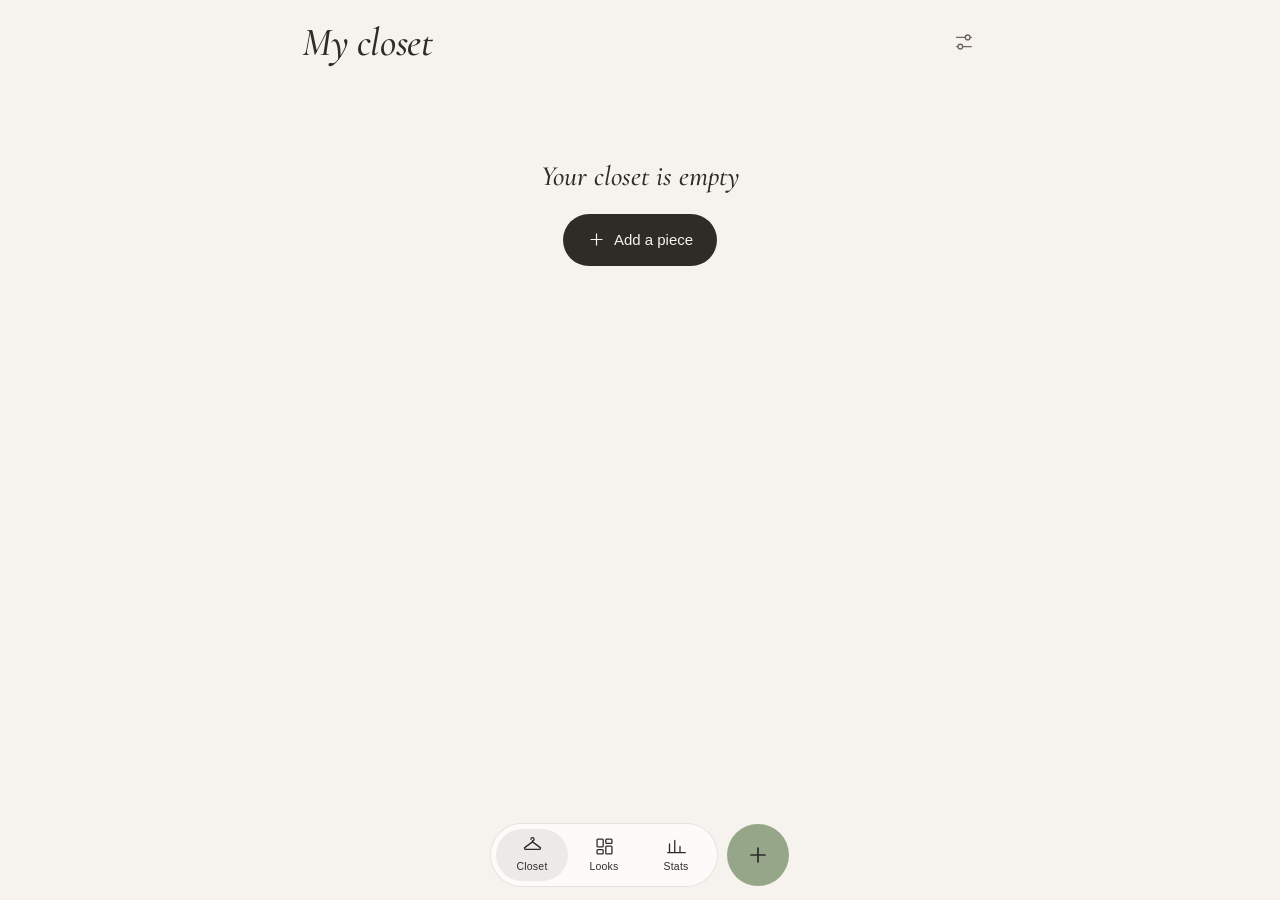
==== commit f9005ba4: "Rename Tally to Stats, flatten every button, + opens two choices - The Tally tab and sheet are now c" ====
--- a/index.html
+++ b/index.html
@@ -42,12 +42,12 @@
           <svg viewBox="0 0 24 24"><rect x="3.5" y="3.5" width="7" height="9" rx="1"/><rect x="13.5" y="3.5" width="7" height="5" rx="1"/><rect x="13.5" y="11.5" width="7" height="9" rx="1"/><rect x="3.5" y="15.5" width="7" height="5" rx="1"/></svg>
           <span>Looks</span>
         </button>
-        <button class="tab" id="tally-tab" aria-label="Tally">
+        <button class="tab" id="tally-tab" aria-label="Stats">
           <svg viewBox="0 0 24 24"><path d="M4 19V9M10 19V5M16 19v-7M22 19H2"/></svg>
-          <span>Tally</span>
+          <span>Stats</span>
         </button>
       </div>
-      <button class="fab glass" id="fab" aria-label="Add">
+      <button class="fab" id="fab" aria-label="Add clothes or create a look">
         <svg viewBox="0 0 24 24"><path d="M12 5v14M5 12h14"/></svg>
       </button>
     </nav>
--- a/css/style.css
+++ b/css/style.css
@@ -1,6 +1,6 @@
 :root {
   --bg: #f6f3ee;      /* warm paper */
-  --card: #fdfcfa;    /* tiles, cards */
+  --card: #ffffff;    /* tiles, cards */
   --soft: #ece8e1;    /* quiet fills */
   --ink: #2f2b27;
   --ink-2: #6f675e;
@@ -9,7 +9,6 @@
   --sage: #96a688;
   --sage-deep: #74856a;
   --danger: #b5604f;
-  --shadow-sm: 0 1px 2px rgba(70, 58, 44, 0.04), 0 6px 18px rgba(70, 58, 44, 0.05);
   --shadow-md: 0 2px 6px rgba(70, 58, 44, 0.06), 0 16px 40px rgba(70, 58, 44, 0.11);
   --r: 22px;
   --ease: cubic-bezier(0.22, 1, 0.36, 1);
@@ -74,18 +73,17 @@
 .chips::-webkit-scrollbar { display: none; }
 .chip {
   flex: none; display: inline-flex; align-items: center; gap: 7px; height: 38px; padding: 0 16px;
-  border-radius: 999px; background: var(--card); color: var(--ink-2); font-size: 14px; white-space: nowrap;
-  box-shadow: var(--shadow-sm);
+  border-radius: 999px; background: var(--soft); color: var(--ink-2); font-size: 14px; white-space: nowrap;
   transition: background .35s var(--ease), color .35s var(--ease), transform .35s var(--spring);
 }
 .chip.active { background: var(--ink); color: var(--bg); }
-.chip.small { height: 34px; padding: 0 14px; font-size: 13px; background: var(--soft); box-shadow: none; }
-.chip.small.active { background: var(--sage); color: #fff; }
-.chip.add { background: transparent; box-shadow: none; border: 1px dashed var(--ink-3); color: var(--ink-3); }
+.chip.small { height: 34px; padding: 0 14px; font-size: 13px; }
+.chip.small.active { background: var(--sage); color: var(--ink); }
+.chip.add { background: transparent; border: 1px dashed var(--ink-3); color: var(--ink-2); }
 .chip svg { width: 16px; height: 16px; }
 /* the category row: plain words, the current one in a soft pill */
 .chips.nav { gap: 2px; }
-.chips.nav .chip { background: transparent; box-shadow: none; padding: 0 14px; }
+.chips.nav .chip { background: transparent; padding: 0 14px; }
 .chips.nav .chip.active { background: var(--ink); color: var(--bg); }
 .subchips { overflow: hidden; transition: max-height .45s var(--ease), opacity .35s var(--ease); max-height: 0; opacity: 0; }
 .subchips.open { max-height: 60px; opacity: 1; }
@@ -95,15 +93,15 @@
 .grid { display: grid; grid-template-columns: repeat(2, minmax(0, 1fr)); gap: 22px 12px; margin-top: 4px; }
 @media (min-width: 560px) { .grid { grid-template-columns: repeat(3, minmax(0, 1fr)); } }
 .piece { display: block; min-width: 0; text-align: left; animation: pieceIn .6s var(--ease) both; }
-.piece .tile { display: block; position: relative; aspect-ratio: 4 / 5; background: var(--card); border-radius: var(--r); box-shadow: var(--shadow-sm); }
+.piece .tile { display: block; position: relative; aspect-ratio: 4 / 5; background: var(--card); border-radius: var(--r); }
 .piece .sticker {
   position: absolute; inset: 12%; width: 76%; height: 76%; object-fit: contain;
   filter: drop-shadow(0 6px 10px rgba(70, 58, 44, .08));
   transition: transform .6s var(--spring);
 }
 .piece:hover .sticker { transform: rotate(-1.5deg) scale(1.03); }
-.piece .meta, .look .meta { display: flex; align-items: center; justify-content: space-between; gap: 8px; margin: 10px 6px 0; }
-.piece .name, .look .name { min-width: 0; font: 500 19px/1.2 var(--serif); white-space: nowrap; overflow: hidden; text-overflow: ellipsis; }
+.piece .meta, .look .meta { display: flex; flex-direction: column; gap: 6px; margin: 10px 6px 0; }
+.piece .name, .look .name { min-width: 0; font: 500 14px/1.3 var(--sans); color: var(--ink-2); white-space: nowrap; overflow: hidden; text-overflow: ellipsis; }
 .dots { display: flex; gap: 4px; flex: none; }
 .dots i { width: 9px; height: 9px; border-radius: 50%; box-shadow: inset 0 0 0 1px rgba(0, 0, 0, .07); }
 
@@ -119,7 +117,7 @@
   transition: background .35s var(--ease), color .35s var(--ease), transform .35s var(--spring);
 }
 .btn.soft { background: var(--soft); color: var(--ink); }
-.btn.sage { background: var(--sage); color: #fff; }
+.btn.sage { background: var(--sage); color: var(--ink); }
 .btn.ghost { background: transparent; color: var(--ink-2); }
 .btn.danger { background: var(--danger); color: #fff; }
 .btn.block { width: 100%; }
@@ -135,34 +133,15 @@
   transition: transform .5s var(--ease), opacity .4s;
 }
 .tabbar.hidden { transform: translate(-50%, 160%); opacity: 0; }
+/* a flat frosted capsule: see-through, no shine, no shadow */
 .glass {
-  position: relative; isolation: isolate; border-radius: 999px;
-  background: linear-gradient(180deg, rgba(255, 255, 255, .30), rgba(255, 255, 255, .08));
-  -webkit-backdrop-filter: blur(7px) saturate(180%) brightness(1.05);
-  backdrop-filter: blur(7px) saturate(180%) brightness(1.05);
-  box-shadow:
-    inset 0 1px 0 rgba(255, 255, 255, .95),
-    inset 0 0 0 1px rgba(255, 255, 255, .45),
-    inset 0 -10px 16px -10px rgba(116, 133, 106, .20),
-    inset 0 10px 14px -10px rgba(255, 255, 255, .9),
-    0 0 0 .5px rgba(47, 43, 39, .10),
-    0 2px 4px rgba(70, 58, 44, .05),
-    0 14px 34px rgba(70, 58, 44, .16);
-}
-/* the sheen that makes it read as glass */
-.glass::before {
-  content: ''; position: absolute; inset: 0; border-radius: inherit; pointer-events: none; z-index: -1;
-  background:
-    radial-gradient(90% 70% at 18% -20%, rgba(255, 255, 255, .55), transparent 60%),
-    radial-gradient(70% 60% at 88% 125%, rgba(255, 255, 255, .28), transparent 62%);
-}
-/* the capsule is frosted enough for its labels to stay readable over dark or bright pieces */
-.tabs {
-  display: flex; align-items: center; padding: 5px;
-  background: linear-gradient(180deg, rgba(255, 255, 255, .50), rgba(255, 255, 255, .60));
-  -webkit-backdrop-filter: blur(18px) saturate(130%) brightness(1.05);
-  backdrop-filter: blur(18px) saturate(130%) brightness(1.05);
-}
+  position: relative; border-radius: 999px;
+  background: rgba(255, 255, 255, .66);
+  -webkit-backdrop-filter: blur(18px) saturate(130%);
+  backdrop-filter: blur(18px) saturate(130%);
+  box-shadow: 0 0 0 1px var(--line);
+}
+.tabs { display: flex; align-items: center; padding: 5px; }
 .tab {
   position: relative; z-index: 1; width: 72px; height: 52px; border-radius: 999px;
   display: flex; flex-direction: column; align-items: center; justify-content: center; gap: 2px;
@@ -170,28 +149,13 @@
 }
 .tab span { font-size: 10.5px; letter-spacing: 0.02em; }
 .tab svg { width: 21px; height: 21px; }
-/* the drop of glass that slides under the current tab */
+/* the marker that slides under the current tab */
 .tab-ind {
   position: absolute; left: 0; top: 5px; height: 52px; width: 72px; border-radius: 999px; pointer-events: none;
-  background: linear-gradient(180deg, rgba(255, 255, 255, .78), rgba(255, 255, 255, .34));
-  box-shadow:
-    inset 0 1px 0 #fff,
-    inset 0 -6px 10px -6px rgba(116, 133, 106, .26),
-    0 0 0 .5px rgba(47, 43, 39, .07),
-    0 4px 12px rgba(70, 58, 44, .10);
+  background: rgba(47, 43, 39, .08);
   transition: transform .6s var(--spring), width .5s var(--ease);
 }
-.fab {
-  width: 62px; height: 62px; display: grid; place-items: center; color: #fff;
-  background: linear-gradient(180deg, rgba(166, 182, 152, .84), rgba(116, 133, 106, .9));
-  box-shadow:
-    inset 0 1px 0 rgba(255, 255, 255, .6),
-    inset 0 0 0 1px rgba(255, 255, 255, .18),
-    inset 0 -10px 14px -8px rgba(47, 43, 39, .26),
-    0 0 0 .5px rgba(47, 43, 39, .14),
-    0 14px 30px rgba(116, 133, 106, .38);
-}
-.fab::before { background: radial-gradient(80% 60% at 30% -10%, rgba(255, 255, 255, .55), transparent 62%); }
+.fab { width: 62px; height: 62px; border-radius: 50%; display: grid; place-items: center; background: var(--sage); color: var(--ink); }
 .fab svg { width: 24px; height: 24px; stroke-width: 1.7; transition: transform .5s var(--spring); }
 .fab:active svg { transform: rotate(90deg); }
 
@@ -230,7 +194,7 @@
 .ctx button:hover, .ctx button:active { background: var(--soft); }
 .ctx button svg { width: 19px; height: 19px; color: var(--ink-2); }
 .ctx button.danger, .ctx button.danger svg { color: var(--danger); }
-.ctx-preview { position: fixed; pointer-events: none; z-index: 1; border-radius: var(--r); transition: transform .45s var(--spring); }
+.ctx-preview { position: fixed; pointer-events: none; z-index: 1; transition: transform .45s var(--spring); }
 
 #toast {
   position: fixed; left: 50%; top: calc(16px + var(--safe-t)); z-index: 90;
@@ -239,11 +203,11 @@
   transition: transform .5s var(--ease), opacity .3s var(--ease); pointer-events: none;
   width: max-content; max-width: calc(100vw - 32px); text-align: center;
 }
-#toast.show { transform: translate(-50%, 0); opacity: 1; box-shadow: var(--shadow-md); }
+#toast.show { transform: translate(-50%, 0); opacity: 1; }
 
 /* ---------- forms ---------- */
 .field { margin: 0 0 20px; }
-.field > label, .field-label { display: block; font-size: 13px; color: var(--ink-3); margin: 0 0 8px 4px; }
+.field > label, .field-label { display: block; font-size: 13px; color: var(--ink-2); margin: 0 0 8px 4px; }
 .input {
   width: 100%; height: 52px; padding: 0 16px; border-radius: 16px; border: 1px solid var(--line);
   background: var(--card); color: var(--ink); font: 400 16px var(--sans); outline: none;
@@ -259,15 +223,15 @@
 .seg button {
   height: 66px; border-radius: 15px; display: flex; flex-direction: column; align-items: center; justify-content: center; gap: 5px;
   font-size: 11.5px; color: var(--ink-2);
-  transition: background .35s var(--ease), color .35s, box-shadow .35s;
-}
-.seg button.active { background: var(--card); color: var(--ink); box-shadow: var(--shadow-sm); }
+  transition: background .35s var(--ease), color .35s;
+}
+.seg button.active { background: var(--card); color: var(--ink); }
 
 /* ---------- photo step ---------- */
 .pick-btns { display: grid; grid-template-columns: repeat(2, minmax(0, 1fr)); gap: 10px; }
 .pick-btns .btn { height: 104px; flex-direction: column; gap: 10px; padding: 0 8px; border-radius: 24px; }
 .pick-btns .btn svg { width: 26px; height: 26px; }
-.pick-hint { text-align: center; font-size: 13px; color: var(--ink-3); margin: 16px 0 4px; }
+.pick-hint { text-align: center; font-size: 13px; color: var(--ink-2); margin: 16px 0 4px; }
 
 .stage { position: relative; background: var(--card); border-radius: 26px; min-height: 250px; display: grid; place-items: center; padding: 20px; margin-bottom: 14px; overflow: hidden; }
 .stage img, .stage canvas { max-width: 100%; max-height: 44vh; display: block; animation: stickerIn .7s var(--spring); }
@@ -277,36 +241,34 @@
 .spinner { width: 30px; height: 30px; border-radius: 50%; border: 2px solid var(--soft); border-top-color: var(--sage); animation: spin 1s linear infinite; }
 @keyframes spin { to { transform: rotate(360deg); } }
 @keyframes stickerIn { from { opacity: 0; transform: scale(.9) rotate(-3deg); } to { opacity: 1; transform: none; } }
-.stage-tools { display: flex; gap: 8px; flex-wrap: wrap; margin-bottom: 16px; }
-.stage-tools .chip { background: var(--soft); box-shadow: none; }
+.stage-tools { display: flex; gap: 6px; flex-wrap: wrap; margin-bottom: 16px; }
+.stage-tools .chip.icon { width: 38px; padding: 0; justify-content: center; }
+.stage-tools [data-a=bg] { padding: 0 12px; }
 .stage-tools .chip.active { background: var(--ink); color: var(--bg); }
 
-.slider-row { display: flex; align-items: center; gap: 12px; font-size: 13px; color: var(--ink-3); margin: 0 4px 22px; }
+.slider-row { display: flex; align-items: center; gap: 12px; font-size: 13px; color: var(--ink-2); margin: 0 4px 22px; }
 input[type=range] { -webkit-appearance: none; appearance: none; flex: 1; height: 4px; border-radius: 2px; background: var(--soft); outline: none; }
-input[type=range]::-webkit-slider-thumb { -webkit-appearance: none; width: 28px; height: 28px; border-radius: 50%; background: #fff; box-shadow: var(--shadow-md), inset 0 0 0 1px var(--line); }
-input[type=range]::-moz-range-thumb { width: 28px; height: 28px; border: 0; border-radius: 50%; background: #fff; box-shadow: var(--shadow-md); }
+input[type=range]::-webkit-slider-thumb { -webkit-appearance: none; width: 26px; height: 26px; border-radius: 50%; background: var(--sage-deep); }
+input[type=range]::-moz-range-thumb { width: 26px; height: 26px; border: 0; border-radius: 50%; background: var(--sage-deep); }
 
 .switch { position: relative; width: 46px; height: 28px; border-radius: 999px; background: #d9d4cb; transition: background .35s var(--ease); flex: none; }
-.switch::after { content: ''; position: absolute; top: 3px; left: 3px; width: 22px; height: 22px; border-radius: 50%; background: #fff; box-shadow: 0 1px 4px rgba(0, 0, 0, .18); transition: transform .4s var(--spring); }
+.switch::after { content: ''; position: absolute; top: 3px; left: 3px; width: 22px; height: 22px; border-radius: 50%; background: #fff; transition: transform .4s var(--spring); }
 .switch.on { background: var(--sage); }
 .switch.on::after { transform: translateX(18px); }
-
-.swatches { display: flex; gap: 8px; flex-wrap: wrap; align-items: center; }
-.sw { width: 30px; height: 30px; border-radius: 50%; box-shadow: inset 0 0 0 1px rgba(0, 0, 0, .08); }
-.sw-names { color: var(--ink-2); margin-left: 4px; }
 
 /* ---------- batch add ---------- */
 .batch { display: flex; flex-direction: column; min-height: 100%; }
 .batch .editor-top h2 { margin: 0 0 0 6px; }
-.batch-progress { display: flex; align-items: center; gap: 12px; margin: 4px 2px 18px; font-size: 13px; color: var(--ink-3); }
+.batch-progress { display: flex; align-items: center; gap: 12px; margin: 4px 2px 18px; font-size: 13px; color: var(--ink-2); }
 .batch-progress .bar { flex: 1; min-width: 64px; height: 4px; border-radius: 2px; background: var(--soft); overflow: hidden; }
 .batch-progress .bar i { display: block; height: 100%; width: 0; border-radius: 2px; background: var(--sage); transition: width .6s var(--ease); }
 .batch-progress span { min-width: 0; white-space: nowrap; overflow: hidden; text-overflow: ellipsis; }
-.batch-all { display: flex; align-items: center; gap: 10px; margin-bottom: 4px; }
+.batch-all { display: flex; flex-wrap: wrap; align-items: center; gap: 0 10px; margin-bottom: 4px; }
 .batch-all .field-label { margin: 0 0 10px 4px; flex: none; }
-.batch-all .chips { flex: 1; padding: 0 0 10px; }
+.batch-all .chips { flex: 1 1 auto; flex-wrap: wrap; overflow: visible; gap: 6px; padding: 0 0 10px; }
+.batch-all .chip.small { padding: 0 10px; }
 .batch-list { flex: 1; }
-.batch-row { display: flex; align-items: center; gap: 12px; padding: 10px; margin-bottom: 10px; border-radius: var(--r); background: var(--card); box-shadow: var(--shadow-sm); animation: pieceIn .5s var(--ease) both; }
+.batch-row { display: flex; align-items: center; gap: 12px; padding: 10px; margin-bottom: 10px; border-radius: var(--r); background: var(--card); animation: pieceIn .5s var(--ease) both; }
 .b-thumb { position: relative; width: 64px; height: 64px; flex: none; display: grid; place-items: center; padding: 5px; border-radius: 16px; background: var(--bg); }
 .b-thumb img { max-width: 100%; max-height: 54px; object-fit: contain; animation: stickerIn .6s var(--spring); transition: opacity .3s; }
 .b-thumb .spinner { position: absolute; inset: 0; margin: auto; width: 22px; height: 22px; opacity: 0; transition: opacity .3s; }
@@ -314,7 +276,7 @@
 .batch-row.busy .b-thumb img { opacity: .3; }
 .b-tune {
   position: absolute; right: -5px; bottom: -5px; width: 24px; height: 24px; border-radius: 50%;
-  display: grid; place-items: center; background: #fff; color: var(--ink-2); box-shadow: var(--shadow-sm), 0 0 0 1px var(--line);
+  display: grid; place-items: center; background: #fff; color: var(--ink-2); box-shadow: 0 0 0 1px var(--line);
   transform: scale(0); transition: transform .4s var(--spring);
 }
 .b-tune svg { width: 13px; height: 13px; stroke-width: 1.9; }
@@ -328,7 +290,7 @@
 .batch-row.nudge { animation: nudge .5s var(--ease); }
 @keyframes nudge { 0%, 100% { transform: none; } 20% { transform: translateX(-7px); } 40% { transform: translateX(6px); } 60% { transform: translateX(-4px); } 80% { transform: translateX(2px); } }
 .batch-foot { position: sticky; bottom: 0; margin-top: 4px; padding: 18px 0 calc(14px + var(--safe-b)); background: linear-gradient(rgba(246, 243, 238, 0), var(--bg) 22%); }
-.batch-hint { text-align: center; font-size: 13px; color: var(--ink-3); margin: 10px 0 0; }
+.batch-hint { text-align: center; font-size: 13px; color: var(--ink-2); margin: 10px 0 0; }
 @media (max-width: 360px) {
   .batch-row { gap: 8px; padding: 8px; }
   .b-thumb { width: 54px; height: 54px; }
@@ -342,9 +304,9 @@
 .looks { display: grid; grid-template-columns: repeat(2, minmax(0, 1fr)); gap: 22px 12px; }
 @media (min-width: 560px) { .looks { grid-template-columns: repeat(3, minmax(0, 1fr)); } }
 .look { display: block; min-width: 0; text-align: left; animation: pieceIn .6s var(--ease) both; }
-.look .thumb { display: block; width: 100%; aspect-ratio: 4 / 5; object-fit: cover; background: var(--card); border-radius: var(--r); box-shadow: var(--shadow-sm); }
+.look .thumb { display: block; width: 100%; aspect-ratio: 4 / 5; object-fit: cover; background: var(--card); border-radius: var(--r); }
 .look.new { aspect-ratio: 4 / 5; align-self: start; display: grid; place-items: center; text-align: center; border-radius: var(--r); border: 1.5px dashed rgba(165, 157, 146, .6); color: var(--ink-2); }
-.look.new .plus { width: 50px; height: 50px; margin: 0 auto 10px; border-radius: 50%; display: grid; place-items: center; background: var(--card); box-shadow: var(--shadow-sm); }
+.look.new .plus { width: 50px; height: 50px; margin: 0 auto 10px; border-radius: 50%; display: grid; place-items: center; background: var(--soft); }
 .look.new span { font: italic 500 20px var(--serif); }
 
 /* ---------- look editor ---------- */
@@ -360,12 +322,12 @@
 @keyframes dropIn { from { transform: scale(.4); opacity: 0; } to { transform: none; opacity: 1; } }
 .bitem.sel img { filter: drop-shadow(0 10px 18px rgba(70, 58, 44, .22)); }
 .bitem.sel::after { content: ''; position: absolute; inset: -6px; border-radius: 14px; border: 1.5px dashed rgba(116, 133, 106, .7); pointer-events: none; animation: fadeIn .3s; }
-.bitem .handle { position: absolute; right: -14px; bottom: -14px; width: 30px; height: 30px; border-radius: 50%; background: #fff; box-shadow: var(--shadow-md); display: none; place-items: center; color: var(--ink-2); touch-action: none; }
+.bitem .handle { position: absolute; right: -14px; bottom: -14px; width: 30px; height: 30px; border-radius: 50%; background: #fff; box-shadow: 0 0 0 1px var(--line); display: none; place-items: center; color: var(--ink-2); touch-action: none; }
 .bitem .handle svg { width: 15px; height: 15px; }
 .bitem.sel .handle { display: grid; animation: fadeIn .3s; }
 @keyframes fadeIn { from { opacity: 0; } }
 .editor-bar { display: flex; align-items: center; gap: 10px; margin: 14px 0 0; }
-.round { width: 46px; height: 46px; border-radius: 50%; display: grid; place-items: center; background: var(--card); color: var(--ink-2); box-shadow: var(--shadow-sm); flex: none; }
+.round { width: 46px; height: 46px; border-radius: 50%; display: grid; place-items: center; background: var(--soft); color: var(--ink-2); flex: none; }
 .round.dark { background: var(--ink); color: var(--bg); }
 .round svg { width: 20px; height: 20px; }
 /* the colours of the look sit beside the tools, no label needed */
@@ -376,7 +338,7 @@
 
 .picker-grid { display: grid; grid-template-columns: repeat(3, minmax(0, 1fr)); gap: 10px; }
 @media (min-width: 560px) { .picker-grid { grid-template-columns: repeat(4, minmax(0, 1fr)); } }
-.pick-item { aspect-ratio: 1; min-width: 0; overflow: hidden; background: var(--card); border-radius: 18px; padding: 12px; display: grid; place-items: center; position: relative; box-shadow: var(--shadow-sm); }
+.pick-item { aspect-ratio: 1; min-width: 0; overflow: hidden; background: var(--card); border-radius: 18px; padding: 12px; display: grid; place-items: center; position: relative; }
 .pick-item img { width: 100%; height: 100%; min-width: 0; min-height: 0; object-fit: contain; }
 .pick-item .on { position: absolute; top: 7px; right: 7px; width: 22px; height: 22px; border-radius: 50%; background: var(--sage); color: #fff; display: grid; place-items: center; transform: scale(0); transition: transform .4s var(--spring); }
 .pick-item .on svg { width: 12px; height: 12px; stroke-width: 2.4; }
@@ -391,7 +353,7 @@
 /* ---------- tally ---------- */
 .big-total { text-align: center; padding: 0 0 18px; }
 .big-total .v { font: 500 60px/1 var(--serif); }
-.big-total small { display: block; font-size: 14px; color: var(--ink-3); margin-top: 4px; }
+.big-total small { display: block; font-size: 14px; color: var(--ink-2); margin-top: 4px; }
 .breakdown .line { display: flex; align-items: center; gap: 14px; padding: 11px 4px; }
 .breakdown .nm { width: 100px; color: var(--ink-2); }
 .breakdown .bar { flex: 1; height: 8px; border-radius: 4px; background: var(--soft); overflow: hidden; }
@@ -400,26 +362,27 @@
 .breakdown .amt { width: 26px; text-align: right; font: 500 19px/1 var(--serif); }
 .kv { display: grid; grid-template-columns: repeat(2, minmax(0, 1fr)); gap: 10px; margin-top: 14px; }
 .kv div { background: var(--card); padding: 13px 16px; border-radius: 18px; min-width: 0; }
-.kv small { display: block; font-size: 13px; color: var(--ink-3); margin-bottom: 2px; }
-.kv b { display: block; font: 500 19px/1.2 var(--serif); white-space: nowrap; overflow: hidden; text-overflow: ellipsis; }
+.kv small { display: block; font-size: 13px; color: var(--ink-2); margin-bottom: 2px; }
+.kv b { display: block; font: 500 16px/1.3 var(--sans); white-space: nowrap; overflow: hidden; text-overflow: ellipsis; }
 /* the one small place the closet's cost appears: last thing on the sheet */
-.value-pill { display: flex; align-items: baseline; gap: 10px; width: 100%; margin-top: 10px; padding: 15px 16px; border-radius: 18px; background: var(--card); text-align: left; }
-.value-pill .vp-l { font-size: 13px; color: var(--ink-3); }
-.value-pill .vp-v { font: 500 21px/1 var(--serif); }
-.value-pill .vp-s { margin-left: auto; font-size: 13px; color: var(--ink-2); white-space: nowrap; }
-.value-pill .vp-c { width: 14px; height: 14px; transform: rotate(180deg); align-self: center; color: var(--ink-3); flex: none; }
+.value-pill { display: grid; grid-template-columns: minmax(0, 1fr) auto auto; align-items: center; column-gap: 10px; width: 100%; margin-top: 10px; padding: 13px 16px; border-radius: 18px; background: var(--card); text-align: left; }
+.value-pill .vp-l { grid-column: 1; grid-row: 1; font-size: 13px; color: var(--ink-2); margin-bottom: 2px; }
+.value-pill .vp-v { grid-column: 1; grid-row: 2; font: 500 21px/1.1 var(--serif); }
+.value-pill .vp-s { grid-column: 2; grid-row: 1 / span 2; font-size: 13px; color: var(--ink-2); white-space: nowrap; }
+.value-pill .vp-c { grid-column: 3; grid-row: 1 / span 2; width: 14px; height: 14px; transform: rotate(180deg); color: var(--ink-3); }
+@media (max-height: 600px) { .big-total .v { font-size: 44px; } .breakdown .line { padding: 8px 4px; } }
 
 /* ---------- price list ---------- */
-.price-total { position: sticky; top: 0; z-index: 1; display: flex; align-items: baseline; gap: 10px; padding: 14px 16px; border-radius: 18px; background: var(--card); box-shadow: var(--shadow-sm); }
-.price-total span { font-size: 13px; color: var(--ink-3); }
+.price-total { position: sticky; top: 0; z-index: 1; display: flex; align-items: baseline; gap: 10px; padding: 14px 16px; border-radius: 18px; background: var(--card); }
+.price-total span { font-size: 13px; color: var(--ink-2); }
 .price-total b { font: 500 26px/1 var(--serif); }
 .price-total small { margin-left: auto; font-size: 13px; color: var(--ink-2); }
-.price-head { font-size: 13px; color: var(--ink-3); margin: 22px 4px 4px; }
+.price-head { font-size: 13px; color: var(--ink-2); margin: 22px 4px 4px; }
 .price-row { display: flex; align-items: center; gap: 12px; padding: 9px 4px; animation: pieceIn .5s var(--ease) both; }
 .price-row img { width: 48px; height: 48px; object-fit: contain; flex: none; }
 .pr-text { flex: 1; min-width: 0; }
-.pr-name { font: 500 18px/1.2 var(--serif); white-space: nowrap; overflow: hidden; text-overflow: ellipsis; }
-.pr-sub { font-size: 13px; color: var(--ink-3); white-space: nowrap; overflow: hidden; text-overflow: ellipsis; }
+.pr-name { font: 500 15px/1.25 var(--sans); white-space: nowrap; overflow: hidden; text-overflow: ellipsis; }
+.pr-sub { font-size: 13px; color: var(--ink-2); white-space: nowrap; overflow: hidden; text-overflow: ellipsis; }
 .pr-input { flex: none; display: flex; align-items: center; gap: 3px; width: 108px; height: 46px; padding: 0 12px; border-radius: 14px; background: var(--card); border: 1px solid var(--line); transition: border-color .3s, box-shadow .3s; }
 .price-row.focus .pr-input { border-color: var(--sage); box-shadow: 0 0 0 4px rgba(150, 166, 136, .2); }
 .pr-input span { color: var(--ink-3); font: 500 16px var(--serif); }
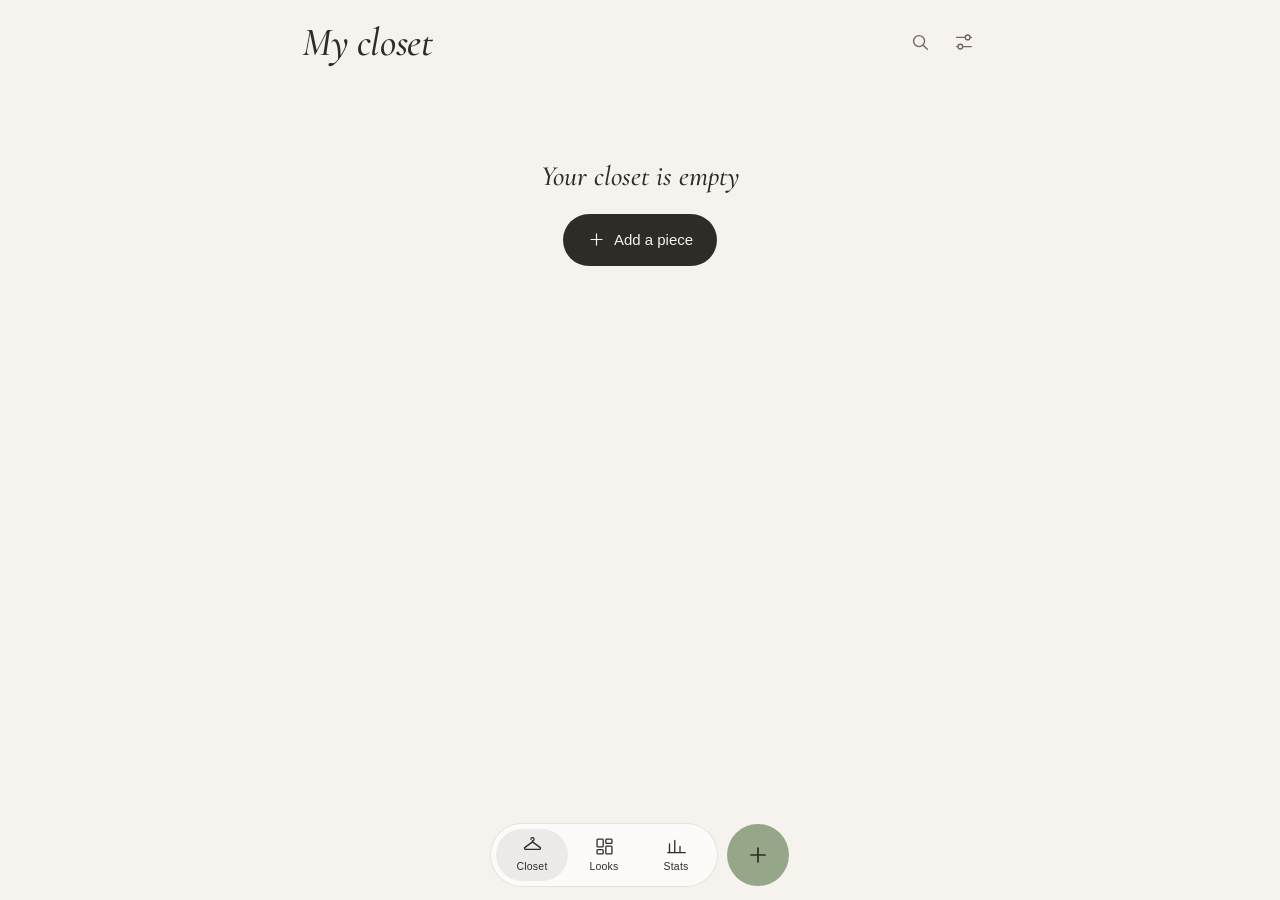
==== commit 89775a9e: "Add dark mode, accessibility settings, favourites, wear log, search, suggestions and sharing Appeara" ====
--- a/index.html
+++ b/index.html
@@ -15,15 +15,30 @@
   <link rel="preconnect" href="https://fonts.googleapis.com" />
   <link rel="preconnect" href="https://fonts.gstatic.com" crossorigin />
   <link href="https://fonts.googleapis.com/css2?family=Cormorant+Garamond:ital,wght@0,500;1,500&display=swap" rel="stylesheet" />
+  <script>
+    // appearance and accessibility choices, applied before the page paints
+    try {
+      var p = JSON.parse(localStorage.getItem('closet.prefs') || '{}'), r = document.documentElement;
+      if (p.theme === 'light' || p.theme === 'dark') r.dataset.theme = p.theme;
+      if (p.text) r.style.setProperty('--ts', p.text);
+      if (p.contrast) r.dataset.contrast = 'more';
+      if (p.motion) r.dataset.motion = 'reduce';
+    } catch (e) {}
+  </script>
   <link rel="stylesheet" href="css/style.css" />
 </head>
 <body>
   <div id="app">
     <header class="top">
       <h1 class="title" id="view-title">My closet</h1>
-      <button class="icon-btn" id="settings-btn" aria-label="Settings">
-        <svg viewBox="0 0 24 24"><path d="M4 7h9M19 7h1M4 17h1M11 17h9"/><circle cx="16" cy="7" r="2.6"/><circle cx="8" cy="17" r="2.6"/></svg>
-      </button>
+      <div class="top-actions">
+        <button class="icon-btn" id="search-btn" aria-label="Search">
+          <svg viewBox="0 0 24 24"><circle cx="11" cy="11" r="6"/><path d="m20 20-4.5-4.5"/></svg>
+        </button>
+        <button class="icon-btn" id="settings-btn" aria-label="Settings">
+          <svg viewBox="0 0 24 24"><path d="M4 7h9M19 7h1M4 17h1M11 17h9"/><circle cx="16" cy="7" r="2.6"/><circle cx="8" cy="17" r="2.6"/></svg>
+        </button>
+      </div>
     </header>
 
     <main id="views">
--- a/css/style.css
+++ b/css/style.css
@@ -10,6 +10,15 @@
   --sage-deep: #74856a;
   --danger: #b5604f;
   --shadow-md: 0 2px 6px rgba(70, 58, 44, 0.06), 0 16px 40px rgba(70, 58, 44, 0.11);
+  --bg-0: rgba(246, 243, 238, 0);       /* the page colour, fully transparent (for fades) */
+  --glass: rgba(255, 255, 255, 0.66);   /* tab bar */
+  --mark: rgba(47, 43, 39, 0.08);       /* marker under the current tab */
+  --scrim: rgba(47, 43, 39, 0.24);
+  --pop: rgba(255, 255, 255, 0.92);     /* long-press menu */
+  --veil: rgba(255, 255, 255, 0.7);     /* over a photo while it is being cut */
+  --track: #d9d4cb;                     /* switch, off */
+  --on-sage: #2f2b27;                   /* text on the sage accent, in both themes */
+  --ts: 1;                              /* text size multiplier */
   --r: 22px;
   --ease: cubic-bezier(0.22, 1, 0.36, 1);
   --spring: cubic-bezier(0.34, 1.56, 0.64, 1);
@@ -19,6 +28,64 @@
   --safe-t: env(safe-area-inset-top, 0px);
   color-scheme: light;
 }
+:root[data-theme="dark"] {
+  --bg: #1b1917;
+  --card: #262320;
+  --soft: #322e2a;
+  --ink: #f1ece4;
+  --ink-2: #b9b0a4;
+  --ink-3: #82796e;
+  --line: rgba(241, 236, 228, 0.10);
+  --sage: #a4b595;
+  --sage-deep: #b7c7a8;
+  --danger: #d98876;
+  --shadow-md: 0 2px 6px rgba(0, 0, 0, 0.3), 0 16px 40px rgba(0, 0, 0, 0.5);
+  --bg-0: rgba(27, 25, 23, 0);
+  --glass: rgba(42, 39, 36, 0.72);
+  --mark: rgba(241, 236, 228, 0.13);
+  --scrim: rgba(0, 0, 0, 0.5);
+  --pop: rgba(48, 44, 40, 0.94);
+  --veil: rgba(38, 35, 32, 0.7);
+  --track: #4a453f;
+  --dot-ring: rgba(255, 255, 255, 0.28);
+  color-scheme: dark;
+}
+@media (prefers-color-scheme: dark) {
+  :root:not([data-theme="light"]) {
+    --bg: #1b1917;
+    --card: #262320;
+    --soft: #322e2a;
+    --ink: #f1ece4;
+    --ink-2: #b9b0a4;
+    --ink-3: #82796e;
+    --line: rgba(241, 236, 228, 0.10);
+    --sage: #a4b595;
+    --sage-deep: #b7c7a8;
+    --danger: #d98876;
+    --shadow-md: 0 2px 6px rgba(0, 0, 0, 0.3), 0 16px 40px rgba(0, 0, 0, 0.5);
+    --bg-0: rgba(27, 25, 23, 0);
+    --glass: rgba(42, 39, 36, 0.72);
+    --mark: rgba(241, 236, 228, 0.13);
+    --scrim: rgba(0, 0, 0, 0.5);
+    --pop: rgba(48, 44, 40, 0.94);
+    --veil: rgba(38, 35, 32, 0.7);
+    --track: #4a453f;
+    --dot-ring: rgba(255, 255, 255, 0.28);
+    color-scheme: dark;
+  }
+}
+/* higher contrast: darker greys and a visible edge on every surface */
+:root[data-contrast="more"] { --ink: #1a1715; --ink-2: #48423b; --ink-3: #6b635a; --line: rgba(47, 43, 39, 0.32); --sage: #8a9c7b; --sage-deep: #5d6e53; }
+:root[data-contrast="more"][data-theme="dark"] { --ink: #ffffff; --ink-2: #dcd5cb; --ink-3: #aaa196; --line: rgba(255, 255, 255, 0.34); --sage: #b4c5a5; --sage-deep: #cddcbf; }
+@media (prefers-color-scheme: dark) {
+  :root[data-contrast="more"]:not([data-theme="light"]) { --ink: #ffffff; --ink-2: #dcd5cb; --ink-3: #aaa196; --line: rgba(255, 255, 255, 0.34); --sage: #b4c5a5; --sage-deep: #cddcbf; }
+}
+[data-contrast="more"] :is(.piece .tile, .look .thumb, .chip, .btn.soft, .round, .kv div, .value-pill, .batch-row, .pick-item, .price-total, .stage, .seg, .b-cats, .input, .pr-input, .opt) { box-shadow: 0 0 0 1px var(--line); }
+/* reduce motion: chosen here, or already asked for on the phone */
+:root[data-motion="reduce"] *, :root[data-motion="reduce"] *::before, :root[data-motion="reduce"] *::after { animation-duration: .01ms !important; transition-duration: .01ms !important; scroll-behavior: auto !important; }
+/* a clear ring for keyboard and switch-control users */
+:focus-visible { outline: 2px solid var(--sage-deep); outline-offset: 2px; }
+.sheet:focus, .input:focus-visible, .pr-input input:focus-visible { outline: none; }
 
 * { box-sizing: border-box; -webkit-tap-highlight-color: transparent; }
 /* figures that read as numbers (0 and 1, not o and I); !important because the font shorthand resets it */
@@ -27,7 +94,7 @@
 body {
   background: var(--bg);
   color: var(--ink);
-  font: 400 15px/1.45 var(--sans);
+  font: 400 calc(15px * var(--ts))/1.45 var(--sans);
   -webkit-font-smoothing: antialiased;
   overscroll-behavior: none;
   -webkit-user-select: none;
@@ -46,14 +113,15 @@
   position: sticky; top: 0; z-index: 5;
   display: flex; align-items: center; justify-content: space-between;
   padding: calc(20px + var(--safe-t)) 22px 12px;
-  background: linear-gradient(var(--bg) 74%, rgba(246, 243, 238, 0));
+  background: linear-gradient(var(--bg) 74%, var(--bg-0));
 }
 .title {
-  margin: 0; font: italic 500 40px/1.05 var(--serif); letter-spacing: -0.01em;
+  margin: 0; font: italic 500 calc(40px * var(--ts))/1.05 var(--serif); letter-spacing: -0.01em;
   transition: opacity .35s var(--ease), transform .35s var(--ease);
 }
 .title.swap { opacity: 0; transform: translateY(6px); }
-.icon-btn { width: 44px; height: 44px; margin-right: -8px; border-radius: 50%; display: grid; place-items: center; color: var(--ink-2); }
+.top-actions { display: flex; align-items: center; margin-right: -8px; }
+.icon-btn { width: 44px; height: 44px; border-radius: 50%; display: grid; place-items: center; color: var(--ink-2); }
 
 /* ---------- press feedback (shared) ---------- */
 .pressable { transition: transform .35s var(--spring), opacity .3s; }
@@ -73,12 +141,12 @@
 .chips::-webkit-scrollbar { display: none; }
 .chip {
   flex: none; display: inline-flex; align-items: center; gap: 7px; height: 38px; padding: 0 16px;
-  border-radius: 999px; background: var(--soft); color: var(--ink-2); font-size: 14px; white-space: nowrap;
+  border-radius: 999px; background: var(--soft); color: var(--ink-2); font-size: calc(14px * var(--ts)); white-space: nowrap;
   transition: background .35s var(--ease), color .35s var(--ease), transform .35s var(--spring);
 }
 .chip.active { background: var(--ink); color: var(--bg); }
-.chip.small { height: 34px; padding: 0 14px; font-size: 13px; }
-.chip.small.active { background: var(--sage); color: var(--ink); }
+.chip.small { height: 34px; padding: 0 14px; font-size: calc(13px * var(--ts)); }
+.chip.small.active { background: var(--sage); color: var(--on-sage); }
 .chip.add { background: transparent; border: 1px dashed var(--ink-3); color: var(--ink-2); }
 .chip svg { width: 16px; height: 16px; }
 /* the category row: plain words, the current one in a soft pill */
@@ -89,6 +157,18 @@
 .subchips.open { max-height: 60px; opacity: 1; }
 .wrap-chips { display: flex; flex-wrap: wrap; gap: 8px; }
 
+/* ---------- search, favourites ---------- */
+.search { display: flex; align-items: center; gap: 8px; height: 48px; padding: 0 6px 0 16px; margin-bottom: 12px; border-radius: 999px; background: var(--card); color: var(--ink-3); animation: viewIn .4s var(--ease); }
+.search > svg { width: 18px; height: 18px; flex: none; }
+.search input { flex: 1; min-width: 0; height: 100%; border: 0; outline: 0; background: transparent; color: var(--ink); font: 400 calc(16px * var(--ts)) var(--sans); -webkit-appearance: none; appearance: none; }
+.search input::-webkit-search-cancel-button { display: none; }
+.search button { width: 36px; height: 36px; flex: none; border-radius: 50%; display: grid; place-items: center; color: var(--ink-2); }
+.search button svg { width: 16px; height: 16px; }
+.chip.fav { padding: 0 12px; }
+.chip.fav.active svg { fill: currentColor; }
+.fav-mark { position: absolute; top: 10px; right: 10px; color: var(--sage-deep); pointer-events: none; }
+.fav-mark svg { display: block; width: 16px; height: 16px; fill: currentColor; stroke: none; }
+
 /* ---------- closet grid ---------- */
 .grid { display: grid; grid-template-columns: repeat(2, minmax(0, 1fr)); gap: 22px 12px; margin-top: 4px; }
 @media (min-width: 560px) { .grid { grid-template-columns: repeat(3, minmax(0, 1fr)); } }
@@ -101,23 +181,23 @@
 }
 .piece:hover .sticker { transform: rotate(-1.5deg) scale(1.03); }
 .piece .meta, .look .meta { display: flex; flex-direction: column; gap: 6px; margin: 10px 6px 0; }
-.piece .name, .look .name { min-width: 0; font: 500 14px/1.3 var(--sans); color: var(--ink-2); white-space: nowrap; overflow: hidden; text-overflow: ellipsis; }
+.piece .name, .look .name { min-width: 0; font: 500 calc(14px * var(--ts))/1.3 var(--sans); color: var(--ink-2); white-space: nowrap; overflow: hidden; text-overflow: ellipsis; }
 .dots { display: flex; gap: 4px; flex: none; }
-.dots i { width: 9px; height: 9px; border-radius: 50%; box-shadow: inset 0 0 0 1px rgba(0, 0, 0, .07); }
+.dots i { width: 9px; height: 9px; border-radius: 50%; box-shadow: inset 0 0 0 1px var(--dot-ring, rgba(0, 0, 0, .07)); }
 
 .empty { text-align: center; padding: 80px 20px 40px; color: var(--ink-2); animation: viewIn .7s var(--ease); }
-.empty h3 { font: italic 500 28px/1.2 var(--serif); color: var(--ink); margin: 0 0 20px; }
+.empty h3 { font: italic 500 calc(28px * var(--ts))/1.2 var(--serif); color: var(--ink); margin: 0 0 20px; }
 .empty p { margin: 0; color: var(--ink-3); }
 
 /* ---------- buttons ---------- */
 .btn {
   display: inline-flex; align-items: center; justify-content: center; gap: 8px;
-  height: 52px; padding: 0 24px; border-radius: 999px; font-size: 15px; font-weight: 500;
+  height: 52px; padding: 0 24px; border-radius: 999px; font-size: calc(15px * var(--ts)); font-weight: 500;
   background: var(--ink); color: var(--bg);
   transition: background .35s var(--ease), color .35s var(--ease), transform .35s var(--spring);
 }
 .btn.soft { background: var(--soft); color: var(--ink); }
-.btn.sage { background: var(--sage); color: var(--ink); }
+.btn.sage { background: var(--sage); color: var(--on-sage); }
 .btn.ghost { background: transparent; color: var(--ink-2); }
 .btn.danger { background: var(--danger); color: #fff; }
 .btn.block { width: 100%; }
@@ -136,7 +216,7 @@
 /* a flat frosted capsule: see-through, no shine, no shadow */
 .glass {
   position: relative; border-radius: 999px;
-  background: rgba(255, 255, 255, .66);
+  background: var(--glass);
   -webkit-backdrop-filter: blur(18px) saturate(130%);
   backdrop-filter: blur(18px) saturate(130%);
   box-shadow: 0 0 0 1px var(--line);
@@ -147,22 +227,22 @@
   display: flex; flex-direction: column; align-items: center; justify-content: center; gap: 2px;
   color: var(--ink);
 }
-.tab span { font-size: 10.5px; letter-spacing: 0.02em; }
+.tab span { font-size: calc(10.5px * var(--ts)); letter-spacing: 0.02em; }
 .tab svg { width: 21px; height: 21px; }
 /* the marker that slides under the current tab */
 .tab-ind {
   position: absolute; left: 0; top: 5px; height: 52px; width: 72px; border-radius: 999px; pointer-events: none;
-  background: rgba(47, 43, 39, .08);
+  background: var(--mark);
   transition: transform .6s var(--spring), width .5s var(--ease);
 }
-.fab { width: 62px; height: 62px; border-radius: 50%; display: grid; place-items: center; background: var(--sage); color: var(--ink); }
+.fab { width: 62px; height: 62px; border-radius: 50%; display: grid; place-items: center; background: var(--sage); color: var(--on-sage); }
 .fab svg { width: 24px; height: 24px; stroke-width: 1.7; transition: transform .5s var(--spring); }
 .fab:active svg { transform: rotate(90deg); }
 
 /* ---------- overlays ---------- */
 #layer { position: fixed; inset: 0; z-index: 50; pointer-events: none; }
 .scrim {
-  position: fixed; inset: 0; background: rgba(47, 43, 39, .24);
+  position: fixed; inset: 0; background: var(--scrim);
   -webkit-backdrop-filter: blur(6px); backdrop-filter: blur(6px);
   opacity: 0; transition: opacity .45s var(--ease); pointer-events: auto;
 }
@@ -177,20 +257,20 @@
 .sheet.show { transform: translateY(0); }
 .sheet.full { height: 100vh; height: 100dvh; max-height: none; border-radius: 0; padding-top: calc(12px + var(--safe-t)); }
 .grabber { width: 40px; height: 5px; border-radius: 3px; background: var(--ink-3); opacity: .4; margin: 2px auto 14px; }
-.sheet h2 { font: italic 500 32px/1.1 var(--serif); margin: 4px 0 18px; }
+.sheet h2 { font: italic 500 calc(32px * var(--ts))/1.1 var(--serif); margin: 4px 0 18px; }
 .sheet .sub { color: var(--ink-2); margin: -10px 0 20px; }
 
 /* long-press menu */
 .ctx {
   position: fixed; pointer-events: auto; z-index: 2; min-width: 220px; padding: 6px;
-  background: rgba(253, 252, 250, .92);
+  background: var(--pop);
   -webkit-backdrop-filter: blur(24px) saturate(1.5); backdrop-filter: blur(24px) saturate(1.5);
   border-radius: 18px; box-shadow: var(--shadow-md);
   transform: scale(.88); opacity: 0; transition: transform .4s var(--spring), opacity .25s var(--ease);
 }
 .ctx.show { transform: scale(1); opacity: 1; }
-.ctx-title { padding: 10px 14px 6px; font-size: 13px; color: var(--ink-3); white-space: nowrap; overflow: hidden; text-overflow: ellipsis; max-width: 260px; }
-.ctx button { display: flex; width: 100%; align-items: center; gap: 12px; padding: 12px 14px; border-radius: 12px; font-size: 15px; text-align: left; transition: background .2s; }
+.ctx-title { padding: 10px 14px 6px; font-size: calc(13px * var(--ts)); color: var(--ink-3); white-space: nowrap; overflow: hidden; text-overflow: ellipsis; max-width: 260px; }
+.ctx button { display: flex; width: 100%; align-items: center; gap: 12px; padding: 12px 14px; border-radius: 12px; font-size: calc(15px * var(--ts)); text-align: left; transition: background .2s; }
 .ctx button:hover, .ctx button:active { background: var(--soft); }
 .ctx button svg { width: 19px; height: 19px; color: var(--ink-2); }
 .ctx button.danger, .ctx button.danger svg { color: var(--danger); }
@@ -199,7 +279,7 @@
 #toast {
   position: fixed; left: 50%; top: calc(16px + var(--safe-t)); z-index: 90;
   transform: translate(-50%, calc(-100% - 80px)); opacity: 0; padding: 12px 20px; border-radius: 999px;
-  background: var(--ink); color: var(--bg); font-size: 14px;
+  background: var(--ink); color: var(--bg); font-size: calc(14px * var(--ts));
   transition: transform .5s var(--ease), opacity .3s var(--ease); pointer-events: none;
   width: max-content; max-width: calc(100vw - 32px); text-align: center;
 }
@@ -207,22 +287,22 @@
 
 /* ---------- forms ---------- */
 .field { margin: 0 0 20px; }
-.field > label, .field-label { display: block; font-size: 13px; color: var(--ink-2); margin: 0 0 8px 4px; }
+.field > label, .field-label { display: block; font-size: calc(13px * var(--ts)); color: var(--ink-2); margin: 0 0 8px 4px; }
 .input {
   width: 100%; height: 52px; padding: 0 16px; border-radius: 16px; border: 1px solid var(--line);
-  background: var(--card); color: var(--ink); font: 400 16px var(--sans); outline: none;
+  background: var(--card); color: var(--ink); font: 400 calc(16px * var(--ts)) var(--sans); outline: none;
   transition: border-color .3s, box-shadow .3s;
 }
 .input:focus { border-color: var(--sage); box-shadow: 0 0 0 4px rgba(150, 166, 136, .2); }
 .input::placeholder { color: var(--ink-3); }
 .price-wrap { position: relative; }
-.price-wrap span { position: absolute; left: 16px; top: 50%; transform: translateY(-50%); color: var(--ink-3); font: 500 19px var(--serif); }
-.price-wrap .input { padding-left: 32px; font: 500 21px var(--serif); }
+.price-wrap span { position: absolute; left: 16px; top: 50%; transform: translateY(-50%); color: var(--ink-3); font: 500 calc(19px * var(--ts)) var(--serif); }
+.price-wrap .input { padding-left: 32px; font: 500 calc(21px * var(--ts)) var(--serif); }
 
 .seg { display: grid; grid-template-columns: repeat(4, minmax(0, 1fr)); gap: 5px; background: var(--soft); padding: 5px; border-radius: 20px; }
 .seg button {
   height: 66px; border-radius: 15px; display: flex; flex-direction: column; align-items: center; justify-content: center; gap: 5px;
-  font-size: 11.5px; color: var(--ink-2);
+  font-size: calc(11.5px * var(--ts)); color: var(--ink-2);
   transition: background .35s var(--ease), color .35s;
 }
 .seg button.active { background: var(--card); color: var(--ink); }
@@ -231,12 +311,12 @@
 .pick-btns { display: grid; grid-template-columns: repeat(2, minmax(0, 1fr)); gap: 10px; }
 .pick-btns .btn { height: 104px; flex-direction: column; gap: 10px; padding: 0 8px; border-radius: 24px; }
 .pick-btns .btn svg { width: 26px; height: 26px; }
-.pick-hint { text-align: center; font-size: 13px; color: var(--ink-2); margin: 16px 0 4px; }
+.pick-hint { text-align: center; font-size: calc(13px * var(--ts)); color: var(--ink-2); margin: 16px 0 4px; }
 
 .stage { position: relative; background: var(--card); border-radius: 26px; min-height: 250px; display: grid; place-items: center; padding: 20px; margin-bottom: 14px; overflow: hidden; }
 .stage img, .stage canvas { max-width: 100%; max-height: 44vh; display: block; animation: stickerIn .7s var(--spring); }
 .stage.erasing { cursor: crosshair; touch-action: none; }
-.stage .busy { position: absolute; inset: 0; display: grid; place-items: center; background: rgba(253, 252, 250, .7); opacity: 0; transition: opacity .3s; pointer-events: none; }
+.stage .busy { position: absolute; inset: 0; display: grid; place-items: center; background: var(--veil); opacity: 0; transition: opacity .3s; pointer-events: none; }
 .stage.loading .busy { opacity: 1; }
 .spinner { width: 30px; height: 30px; border-radius: 50%; border: 2px solid var(--soft); border-top-color: var(--sage); animation: spin 1s linear infinite; }
 @keyframes spin { to { transform: rotate(360deg); } }
@@ -246,12 +326,15 @@
 .stage-tools [data-a=bg] { padding: 0 12px; }
 .stage-tools .chip.active { background: var(--ink); color: var(--bg); }
 
-.slider-row { display: flex; align-items: center; gap: 12px; font-size: 13px; color: var(--ink-2); margin: 0 4px 22px; }
+.slider-row { display: flex; align-items: center; gap: 12px; font-size: calc(13px * var(--ts)); color: var(--ink-2); margin: 0 4px 22px; }
 input[type=range] { -webkit-appearance: none; appearance: none; flex: 1; height: 4px; border-radius: 2px; background: var(--soft); outline: none; }
 input[type=range]::-webkit-slider-thumb { -webkit-appearance: none; width: 26px; height: 26px; border-radius: 50%; background: var(--sage-deep); }
 input[type=range]::-moz-range-thumb { width: 26px; height: 26px; border: 0; border-radius: 50%; background: var(--sage-deep); }
 
-.switch { position: relative; width: 46px; height: 28px; border-radius: 999px; background: #d9d4cb; transition: background .35s var(--ease); flex: none; }
+.seg.three { grid-template-columns: repeat(3, minmax(0, 1fr)); }
+.seg.three button { height: 44px; flex-direction: row; font-size: calc(14px * var(--ts)); }
+.opt { display: flex; align-items: center; justify-content: space-between; gap: 12px; padding: 12px 16px; margin-bottom: 10px; border-radius: 18px; background: var(--card); }
+.switch { position: relative; width: 46px; height: 28px; border-radius: 999px; background: var(--track); transition: background .35s var(--ease); flex: none; }
 .switch::after { content: ''; position: absolute; top: 3px; left: 3px; width: 22px; height: 22px; border-radius: 50%; background: #fff; transition: transform .4s var(--spring); }
 .switch.on { background: var(--sage); }
 .switch.on::after { transform: translateX(18px); }
@@ -259,7 +342,7 @@
 /* ---------- batch add ---------- */
 .batch { display: flex; flex-direction: column; min-height: 100%; }
 .batch .editor-top h2 { margin: 0 0 0 6px; }
-.batch-progress { display: flex; align-items: center; gap: 12px; margin: 4px 2px 18px; font-size: 13px; color: var(--ink-2); }
+.batch-progress { display: flex; align-items: center; gap: 12px; margin: 4px 2px 18px; font-size: calc(13px * var(--ts)); color: var(--ink-2); }
 .batch-progress .bar { flex: 1; min-width: 64px; height: 4px; border-radius: 2px; background: var(--soft); overflow: hidden; }
 .batch-progress .bar i { display: block; height: 100%; width: 0; border-radius: 2px; background: var(--sage); transition: width .6s var(--ease); }
 .batch-progress span { min-width: 0; white-space: nowrap; overflow: hidden; text-overflow: ellipsis; }
@@ -276,7 +359,7 @@
 .batch-row.busy .b-thumb img { opacity: .3; }
 .b-tune {
   position: absolute; right: -5px; bottom: -5px; width: 24px; height: 24px; border-radius: 50%;
-  display: grid; place-items: center; background: #fff; color: var(--ink-2); box-shadow: 0 0 0 1px var(--line);
+  display: grid; place-items: center; background: var(--card); color: var(--ink-2); box-shadow: 0 0 0 1px var(--line);
   transform: scale(0); transition: transform .4s var(--spring);
 }
 .b-tune svg { width: 13px; height: 13px; stroke-width: 1.9; }
@@ -289,8 +372,8 @@
 .b-x svg { width: 16px; height: 16px; }
 .batch-row.nudge { animation: nudge .5s var(--ease); }
 @keyframes nudge { 0%, 100% { transform: none; } 20% { transform: translateX(-7px); } 40% { transform: translateX(6px); } 60% { transform: translateX(-4px); } 80% { transform: translateX(2px); } }
-.batch-foot { position: sticky; bottom: 0; margin-top: 4px; padding: 18px 0 calc(14px + var(--safe-b)); background: linear-gradient(rgba(246, 243, 238, 0), var(--bg) 22%); }
-.batch-hint { text-align: center; font-size: 13px; color: var(--ink-2); margin: 10px 0 0; }
+.batch-foot { position: sticky; bottom: 0; margin-top: 4px; padding: 18px 0 calc(14px + var(--safe-b)); background: linear-gradient(var(--bg-0), var(--bg) 22%); }
+.batch-hint { text-align: center; font-size: calc(13px * var(--ts)); color: var(--ink-2); margin: 10px 0 0; }
 @media (max-width: 360px) {
   .batch-row { gap: 8px; padding: 8px; }
   .b-thumb { width: 54px; height: 54px; }
@@ -304,25 +387,26 @@
 .looks { display: grid; grid-template-columns: repeat(2, minmax(0, 1fr)); gap: 22px 12px; }
 @media (min-width: 560px) { .looks { grid-template-columns: repeat(3, minmax(0, 1fr)); } }
 .look { display: block; min-width: 0; text-align: left; animation: pieceIn .6s var(--ease) both; }
+.look .thumb-wrap { position: relative; display: block; }
 .look .thumb { display: block; width: 100%; aspect-ratio: 4 / 5; object-fit: cover; background: var(--card); border-radius: var(--r); }
-.look.new { aspect-ratio: 4 / 5; align-self: start; display: grid; place-items: center; text-align: center; border-radius: var(--r); border: 1.5px dashed rgba(165, 157, 146, .6); color: var(--ink-2); }
+.look.new { aspect-ratio: 4 / 5; align-self: start; display: grid; place-items: center; text-align: center; border-radius: var(--r); border: 1.5px dashed var(--ink-3); color: var(--ink-2); }
 .look.new .plus { width: 50px; height: 50px; margin: 0 auto 10px; border-radius: 50%; display: grid; place-items: center; background: var(--soft); }
-.look.new span { font: italic 500 20px var(--serif); }
+.look.new span { font: italic 500 calc(20px * var(--ts)) var(--serif); }
 
 /* ---------- look editor ---------- */
 .editor { display: flex; flex-direction: column; height: 100%; }
 .editor-top { display: flex; align-items: center; gap: 8px; margin-bottom: 12px; }
-.editor-top .input { height: 46px; border-color: transparent; background: transparent; padding: 0 8px; font: italic 500 26px var(--serif); }
+.editor-top .input { height: 46px; border-color: transparent; background: transparent; padding: 0 8px; font: italic 500 calc(26px * var(--ts)) var(--serif); }
 .editor-top .input:focus { background: var(--card); box-shadow: none; border-color: var(--line); }
 .board { position: relative; flex: 1; min-height: 300px; overflow: hidden; border-radius: 28px; background: var(--card); box-shadow: inset 0 0 0 1px var(--line); touch-action: none; transition: background .6s var(--ease); }
-.board .hint { position: absolute; inset: 0; display: grid; place-items: center; text-align: center; color: var(--ink-3); font: italic 500 22px var(--serif); padding: 30px; pointer-events: none; transition: opacity .4s; }
+.board .hint { position: absolute; inset: 0; display: grid; place-items: center; text-align: center; color: var(--ink-3); font: italic 500 calc(22px * var(--ts)) var(--serif); padding: 30px; pointer-events: none; transition: opacity .4s; }
 .bitem { position: absolute; left: 0; top: 0; transform-origin: center; touch-action: none; cursor: grab; will-change: transform; }
 .bitem img { display: block; width: 100%; pointer-events: none; transition: filter .3s; }
 .bitem.pop img { animation: dropIn .6s var(--spring); }
 @keyframes dropIn { from { transform: scale(.4); opacity: 0; } to { transform: none; opacity: 1; } }
 .bitem.sel img { filter: drop-shadow(0 10px 18px rgba(70, 58, 44, .22)); }
 .bitem.sel::after { content: ''; position: absolute; inset: -6px; border-radius: 14px; border: 1.5px dashed rgba(116, 133, 106, .7); pointer-events: none; animation: fadeIn .3s; }
-.bitem .handle { position: absolute; right: -14px; bottom: -14px; width: 30px; height: 30px; border-radius: 50%; background: #fff; box-shadow: 0 0 0 1px var(--line); display: none; place-items: center; color: var(--ink-2); touch-action: none; }
+.bitem .handle { position: absolute; right: -14px; bottom: -14px; width: 30px; height: 30px; border-radius: 50%; background: var(--card); box-shadow: 0 0 0 1px var(--line); display: none; place-items: center; color: var(--ink-2); touch-action: none; }
 .bitem .handle svg { width: 15px; height: 15px; }
 .bitem.sel .handle { display: grid; animation: fadeIn .3s; }
 @keyframes fadeIn { from { opacity: 0; } }
@@ -340,53 +424,61 @@
 @media (min-width: 560px) { .picker-grid { grid-template-columns: repeat(4, minmax(0, 1fr)); } }
 .pick-item { aspect-ratio: 1; min-width: 0; overflow: hidden; background: var(--card); border-radius: 18px; padding: 12px; display: grid; place-items: center; position: relative; }
 .pick-item img { width: 100%; height: 100%; min-width: 0; min-height: 0; object-fit: contain; }
-.pick-item .on { position: absolute; top: 7px; right: 7px; width: 22px; height: 22px; border-radius: 50%; background: var(--sage); color: #fff; display: grid; place-items: center; transform: scale(0); transition: transform .4s var(--spring); }
+.pick-item .on { position: absolute; top: 7px; right: 7px; width: 22px; height: 22px; border-radius: 50%; background: var(--sage); color: var(--on-sage); display: grid; place-items: center; transform: scale(0); transition: transform .4s var(--spring); }
 .pick-item .on svg { width: 12px; height: 12px; stroke-width: 2.4; }
 .pick-item.in .on { transform: scale(1); }
 
 /* ---------- piece detail ---------- */
-.detail-img { display: grid; place-items: center; padding: 6px 0 18px; }
+.detail-img { position: relative; display: grid; place-items: center; padding: 6px 0 18px; }
+.fav-btn { position: absolute; top: 0; right: 0; width: 46px; height: 46px; border-radius: 50%; display: grid; place-items: center; background: var(--soft); color: var(--ink-2); }
+.fav-btn.on { color: var(--sage-deep); }
+.fav-btn.on svg { fill: currentColor; }
+.worn { margin: -12px 0 18px; font-size: calc(13px * var(--ts)); color: var(--ink-2); }
+.in-looks { display: flex; gap: 8px; overflow-x: auto; margin: 0 0 18px; scrollbar-width: none; }
+.in-looks::-webkit-scrollbar { display: none; }
+.in-looks button { flex: none; width: 54px; height: 68px; border-radius: 12px; overflow: hidden; background: var(--card); }
+.in-looks img { display: block; width: 100%; height: 100%; object-fit: cover; }
 .detail-img img { max-width: 74%; max-height: 40vh; animation: stickerIn .7s var(--spring); filter: drop-shadow(0 12px 20px rgba(70, 58, 44, .12)); }
 .detail-meta { display: flex; align-items: center; gap: 10px; color: var(--ink-2); margin: -10px 0 22px; }
 .detail-meta .dots i { width: 12px; height: 12px; }
 
 /* ---------- tally ---------- */
 .big-total { text-align: center; padding: 0 0 18px; }
-.big-total .v { font: 500 60px/1 var(--serif); }
-.big-total small { display: block; font-size: 14px; color: var(--ink-2); margin-top: 4px; }
+.big-total .v { font: 500 calc(60px * var(--ts))/1 var(--serif); }
+.big-total small { display: block; font-size: calc(14px * var(--ts)); color: var(--ink-2); margin-top: 4px; }
 .breakdown .line { display: flex; align-items: center; gap: 14px; padding: 11px 4px; }
 .breakdown .nm { width: 100px; color: var(--ink-2); }
 .breakdown .bar { flex: 1; height: 8px; border-radius: 4px; background: var(--soft); overflow: hidden; }
 .breakdown .bar i { display: block; height: 100%; border-radius: 4px; background: var(--sage); transform-origin: left; animation: growX 1s var(--ease) both; }
 @keyframes growX { from { transform: scaleX(0); } }
-.breakdown .amt { width: 26px; text-align: right; font: 500 19px/1 var(--serif); }
+.breakdown .amt { width: 26px; text-align: right; font: 500 calc(19px * var(--ts))/1 var(--serif); }
 .kv { display: grid; grid-template-columns: repeat(2, minmax(0, 1fr)); gap: 10px; margin-top: 14px; }
 .kv div { background: var(--card); padding: 13px 16px; border-radius: 18px; min-width: 0; }
-.kv small { display: block; font-size: 13px; color: var(--ink-2); margin-bottom: 2px; }
-.kv b { display: block; font: 500 16px/1.3 var(--sans); white-space: nowrap; overflow: hidden; text-overflow: ellipsis; }
+.kv small { display: block; font-size: calc(13px * var(--ts)); color: var(--ink-2); margin-bottom: 2px; }
+.kv b { display: block; font: 500 calc(16px * var(--ts))/1.3 var(--sans); white-space: nowrap; overflow: hidden; text-overflow: ellipsis; }
 /* the one small place the closet's cost appears: last thing on the sheet */
 .value-pill { display: grid; grid-template-columns: minmax(0, 1fr) auto auto; align-items: center; column-gap: 10px; width: 100%; margin-top: 10px; padding: 13px 16px; border-radius: 18px; background: var(--card); text-align: left; }
-.value-pill .vp-l { grid-column: 1; grid-row: 1; font-size: 13px; color: var(--ink-2); margin-bottom: 2px; }
-.value-pill .vp-v { grid-column: 1; grid-row: 2; font: 500 21px/1.1 var(--serif); }
-.value-pill .vp-s { grid-column: 2; grid-row: 1 / span 2; font-size: 13px; color: var(--ink-2); white-space: nowrap; }
+.value-pill .vp-l { grid-column: 1; grid-row: 1; font-size: calc(13px * var(--ts)); color: var(--ink-2); margin-bottom: 2px; }
+.value-pill .vp-v { grid-column: 1; grid-row: 2; font: 500 calc(21px * var(--ts))/1.1 var(--serif); }
+.value-pill .vp-s { grid-column: 2; grid-row: 1 / span 2; font-size: calc(13px * var(--ts)); color: var(--ink-2); white-space: nowrap; }
 .value-pill .vp-c { grid-column: 3; grid-row: 1 / span 2; width: 14px; height: 14px; transform: rotate(180deg); color: var(--ink-3); }
-@media (max-height: 600px) { .big-total .v { font-size: 44px; } .breakdown .line { padding: 8px 4px; } }
+@media (max-height: 600px) { .big-total .v { font-size: calc(44px * var(--ts)); } .breakdown .line { padding: 8px 4px; } }
 
 /* ---------- price list ---------- */
 .price-total { position: sticky; top: 0; z-index: 1; display: flex; align-items: baseline; gap: 10px; padding: 14px 16px; border-radius: 18px; background: var(--card); }
-.price-total span { font-size: 13px; color: var(--ink-2); }
-.price-total b { font: 500 26px/1 var(--serif); }
-.price-total small { margin-left: auto; font-size: 13px; color: var(--ink-2); }
-.price-head { font-size: 13px; color: var(--ink-2); margin: 22px 4px 4px; }
+.price-total span { font-size: calc(13px * var(--ts)); color: var(--ink-2); }
+.price-total b { font: 500 calc(26px * var(--ts))/1 var(--serif); }
+.price-total small { margin-left: auto; font-size: calc(13px * var(--ts)); color: var(--ink-2); }
+.price-head { font-size: calc(13px * var(--ts)); color: var(--ink-2); margin: 22px 4px 4px; }
 .price-row { display: flex; align-items: center; gap: 12px; padding: 9px 4px; animation: pieceIn .5s var(--ease) both; }
 .price-row img { width: 48px; height: 48px; object-fit: contain; flex: none; }
 .pr-text { flex: 1; min-width: 0; }
-.pr-name { font: 500 15px/1.25 var(--sans); white-space: nowrap; overflow: hidden; text-overflow: ellipsis; }
-.pr-sub { font-size: 13px; color: var(--ink-2); white-space: nowrap; overflow: hidden; text-overflow: ellipsis; }
+.pr-name { font: 500 calc(15px * var(--ts))/1.25 var(--sans); white-space: nowrap; overflow: hidden; text-overflow: ellipsis; }
+.pr-sub { font-size: calc(13px * var(--ts)); color: var(--ink-2); white-space: nowrap; overflow: hidden; text-overflow: ellipsis; }
 .pr-input { flex: none; display: flex; align-items: center; gap: 3px; width: 108px; height: 46px; padding: 0 12px; border-radius: 14px; background: var(--card); border: 1px solid var(--line); transition: border-color .3s, box-shadow .3s; }
 .price-row.focus .pr-input { border-color: var(--sage); box-shadow: 0 0 0 4px rgba(150, 166, 136, .2); }
-.pr-input span { color: var(--ink-3); font: 500 16px var(--serif); }
-.pr-input input { width: 100%; min-width: 0; border: 0; outline: 0; background: transparent; color: var(--ink); font: 500 19px var(--serif); text-align: right; padding: 0; }
+.pr-input span { color: var(--ink-3); font: 500 calc(16px * var(--ts)) var(--serif); }
+.pr-input input { width: 100%; min-width: 0; border: 0; outline: 0; background: transparent; color: var(--ink); font: 500 calc(19px * var(--ts)) var(--serif); text-align: right; padding: 0; }
 .pr-input input::placeholder { color: var(--ink-3); }
 .pr-empty { color: var(--ink-3); text-align: center; padding: 30px 0; }
 /* touch devices: room to scroll the last rows above the on-screen keyboard */
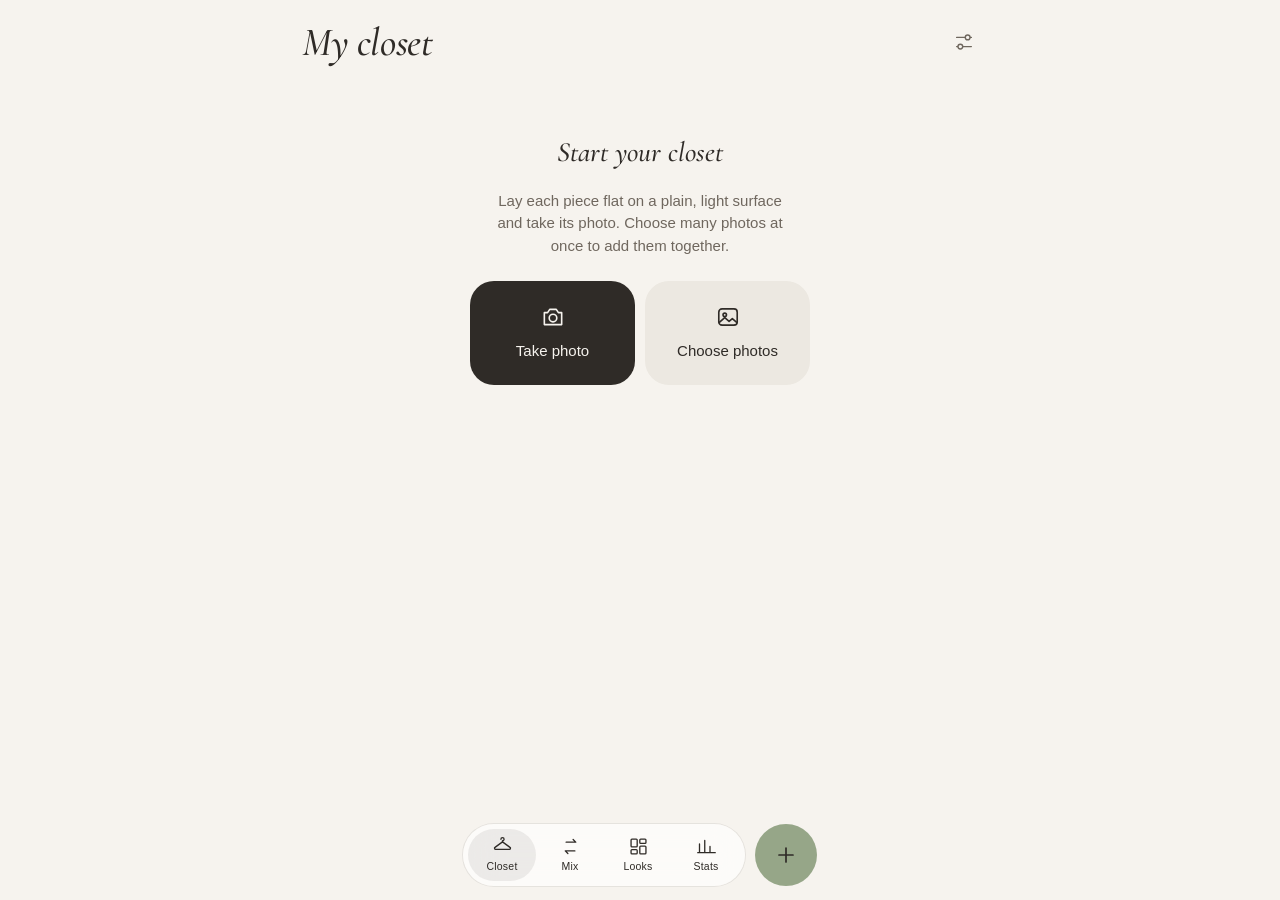
==== commit 22668b1e: "Room-photo background removal, Mix, Stats page, filters, iOS app and review fixes Background removal" ====
--- a/index.html
+++ b/index.html
@@ -16,13 +16,11 @@
   <link rel="preconnect" href="https://fonts.gstatic.com" crossorigin />
   <link href="https://fonts.googleapis.com/css2?family=Cormorant+Garamond:ital,wght@0,500;1,500&display=swap" rel="stylesheet" />
   <script>
-    // appearance and accessibility choices, applied before the page paints
+    // appearance choices, applied before the page paints
     try {
       var p = JSON.parse(localStorage.getItem('closet.prefs') || '{}'), r = document.documentElement;
       if (p.theme === 'light' || p.theme === 'dark') r.dataset.theme = p.theme;
-      if (p.text) r.style.setProperty('--ts', p.text);
       if (p.contrast) r.dataset.contrast = 'more';
-      if (p.motion) r.dataset.motion = 'reduce';
     } catch (e) {}
   </script>
   <link rel="stylesheet" href="css/style.css" />
@@ -32,9 +30,6 @@
     <header class="top">
       <h1 class="title" id="view-title">My closet</h1>
       <div class="top-actions">
-        <button class="icon-btn" id="search-btn" aria-label="Search">
-          <svg viewBox="0 0 24 24"><circle cx="11" cy="11" r="6"/><path d="m20 20-4.5-4.5"/></svg>
-        </button>
         <button class="icon-btn" id="settings-btn" aria-label="Settings">
           <svg viewBox="0 0 24 24"><path d="M4 7h9M19 7h1M4 17h1M11 17h9"/><circle cx="16" cy="7" r="2.6"/><circle cx="8" cy="17" r="2.6"/></svg>
         </button>
@@ -43,7 +38,9 @@
 
     <main id="views">
       <section class="view active" id="view-closet" data-title="My closet"></section>
+      <section class="view" id="view-mix" data-title="Mix"></section>
       <section class="view" id="view-outfits" data-title="Looks"></section>
+      <section class="view" id="view-stats" data-title="Stats"></section>
     </main>
 
     <nav class="tabbar" id="tabbar">
@@ -53,11 +50,15 @@
           <svg viewBox="0 0 24 24"><path d="M12 5.5a1.8 1.8 0 1 0-1.8-1.8"/><path d="M12 5.5v1.2L3.4 13a1.2 1.2 0 0 0 .7 2.2h15.8a1.2 1.2 0 0 0 .7-2.2L12 6.7"/></svg>
           <span>Closet</span>
         </button>
+        <button class="tab" data-view="mix" aria-label="Mix">
+          <svg viewBox="0 0 24 24"><path d="M7 7h11l-3-3M17 17H6l3 3"/></svg>
+          <span>Mix</span>
+        </button>
         <button class="tab" data-view="outfits" aria-label="Looks">
           <svg viewBox="0 0 24 24"><rect x="3.5" y="3.5" width="7" height="9" rx="1"/><rect x="13.5" y="3.5" width="7" height="5" rx="1"/><rect x="13.5" y="11.5" width="7" height="9" rx="1"/><rect x="3.5" y="15.5" width="7" height="5" rx="1"/></svg>
           <span>Looks</span>
         </button>
-        <button class="tab" id="tally-tab" aria-label="Stats">
+        <button class="tab" id="tally-tab" data-view="stats" aria-label="Stats">
           <svg viewBox="0 0 24 24"><path d="M4 19V9M10 19V5M16 19v-7M22 19H2"/></svg>
           <span>Stats</span>
         </button>
--- a/css/style.css
+++ b/css/style.css
@@ -8,7 +8,7 @@
   --line: rgba(47, 43, 39, 0.08);
   --sage: #96a688;
   --sage-deep: #74856a;
-  --danger: #b5604f;
+  --danger: #a85544; --on-danger: #ffffff;
   --shadow-md: 0 2px 6px rgba(70, 58, 44, 0.06), 0 16px 40px rgba(70, 58, 44, 0.11);
   --bg-0: rgba(246, 243, 238, 0);       /* the page colour, fully transparent (for fades) */
   --glass: rgba(255, 255, 255, 0.66);   /* tab bar */
@@ -38,7 +38,7 @@
   --line: rgba(241, 236, 228, 0.10);
   --sage: #a4b595;
   --sage-deep: #b7c7a8;
-  --danger: #d98876;
+  --danger: #d98876; --on-danger: #1b1917;
   --shadow-md: 0 2px 6px rgba(0, 0, 0, 0.3), 0 16px 40px rgba(0, 0, 0, 0.5);
   --bg-0: rgba(27, 25, 23, 0);
   --glass: rgba(42, 39, 36, 0.72);
@@ -61,7 +61,7 @@
     --line: rgba(241, 236, 228, 0.10);
     --sage: #a4b595;
     --sage-deep: #b7c7a8;
-    --danger: #d98876;
+    --danger: #d98876; --on-danger: #1b1917;
     --shadow-md: 0 2px 6px rgba(0, 0, 0, 0.3), 0 16px 40px rgba(0, 0, 0, 0.5);
     --bg-0: rgba(27, 25, 23, 0);
     --glass: rgba(42, 39, 36, 0.72);
@@ -80,14 +80,13 @@
 @media (prefers-color-scheme: dark) {
   :root[data-contrast="more"]:not([data-theme="light"]) { --ink: #ffffff; --ink-2: #dcd5cb; --ink-3: #aaa196; --line: rgba(255, 255, 255, 0.34); --sage: #b4c5a5; --sage-deep: #cddcbf; }
 }
-[data-contrast="more"] :is(.piece .tile, .look .thumb, .chip, .btn.soft, .round, .kv div, .value-pill, .batch-row, .pick-item, .price-total, .stage, .seg, .b-cats, .input, .pr-input, .opt) { box-shadow: 0 0 0 1px var(--line); }
-/* reduce motion: chosen here, or already asked for on the phone */
-:root[data-motion="reduce"] *, :root[data-motion="reduce"] *::before, :root[data-motion="reduce"] *::after { animation-duration: .01ms !important; transition-duration: .01ms !important; scroll-behavior: auto !important; }
+[data-contrast="more"] :is(.piece .tile, .look .thumb-wrap, .chip, .btn.soft, .round, .kv div, .value-pill, .batch-row, .pick-item, .price-total, .stage, .seg, .b-cats, .input, .pr-input, .opt) { box-shadow: 0 0 0 1px var(--line); }
 /* a clear ring for keyboard and switch-control users */
 :focus-visible { outline: 2px solid var(--sage-deep); outline-offset: 2px; }
 .sheet:focus, .input:focus-visible, .pr-input input:focus-visible { outline: none; }
 
 * { box-sizing: border-box; -webkit-tap-highlight-color: transparent; }
+[hidden] { display: none !important; }
 /* figures that read as numbers (0 and 1, not o and I); !important because the font shorthand resets it */
 *, *::before, *::after { font-variant-numeric: lining-nums !important; }
 html, body { margin: 0; height: 100%; }
@@ -157,11 +156,41 @@
 .subchips.open { max-height: 60px; opacity: 1; }
 .wrap-chips { display: flex; flex-wrap: wrap; gap: 8px; }
 
+/* ---------- mix: one row per kind of piece, the one in the middle is chosen ---------- */
+.mix { --mh: clamp(72px, calc((100vh - 336px - var(--safe-b)) / var(--n, 4)), 168px); --mh: clamp(72px, calc((100dvh - 336px - var(--safe-b)) / var(--n, 4)), 168px); display: flex; flex-direction: column; gap: 8px; margin: 0 -18px; }
+.mix-row { position: relative; height: var(--mh); }
+.mix-row::before { content: ''; position: absolute; left: 50%; top: 0; width: var(--mh); height: var(--mh); transform: translateX(-50%); border-radius: 26px; background: var(--card); }
+.mix-track { position: relative; height: 100%; display: flex; gap: 2px; overflow-x: auto; overflow-y: hidden; scroll-snap-type: x mandatory; padding: 0 calc(50% - var(--mh) / 2); scrollbar-width: none; -webkit-overflow-scrolling: touch; overscroll-behavior-x: contain; -webkit-mask-image: linear-gradient(90deg, transparent, #000 16%, #000 84%, transparent); mask-image: linear-gradient(90deg, transparent, #000 16%, #000 84%, transparent); }
+.mix-track::-webkit-scrollbar { display: none; }
+.mix-track:focus-visible { outline: none; }
+.mix-row:has(.mix-track:focus-visible)::before { outline: 2px solid var(--sage-deep); outline-offset: 2px; }
+.mix-item { flex: none; width: var(--mh); height: var(--mh); padding: 12px; display: flex; align-items: center; justify-content: center; scroll-snap-align: center; transform: scale(.62); opacity: .28; transition: none; will-change: transform, opacity; }
+.mix-item img { max-width: 100%; max-height: 100%; object-fit: contain; pointer-events: none; -webkit-user-drag: none; }
+.mix-item.none span { width: 34%; aspect-ratio: 1; border-radius: 50%; border: 1.5px dashed var(--ink-3); }
+.mix-x { position: absolute; right: 14px; top: 50%; z-index: 2; width: 34px; height: 34px; margin-top: -17px; border-radius: 50%; display: grid; place-items: center; background: var(--soft); color: var(--ink-2); }
+.mix-x svg { width: 14px; height: 14px; }
+.mix-actions { display: flex; gap: 8px; padding: 8px 18px 0; }
+.mix-actions .btn { height: 50px; gap: 7px; padding: 0 14px; }
+.mix-actions .btn svg { width: 18px; height: 18px; flex: none; }
+.mix-actions [data-a=save] { flex: 1; min-width: 0; }
+.mix-actions [data-a=save].off { opacity: .45; }
+@media (max-width: 359px) { .mix-actions .btn.soft { width: 50px; padding: 0; } .mix-actions .btn.soft span { display: none; } }
+
 /* ---------- search, favourites ---------- */
-.search { display: flex; align-items: center; gap: 8px; height: 48px; padding: 0 6px 0 16px; margin-bottom: 12px; border-radius: 999px; background: var(--card); color: var(--ink-3); animation: viewIn .4s var(--ease); }
+.toolbar { display: flex; align-items: center; gap: 8px; margin-bottom: 10px; }
+.search { flex: 1; min-width: 0; display: flex; align-items: center; gap: 8px; height: 46px; padding: 0 5px 0 16px; border-radius: 999px; background: var(--card); color: var(--ink-3); }
+.tb { position: relative; width: 46px; height: 46px; flex: none; border-radius: 50%; display: grid; place-items: center; background: var(--card); color: var(--ink-2); }
+.tb svg { width: 19px; height: 19px; }
+.tb.fav[aria-pressed="true"] { background: var(--ink); color: var(--bg); }
+.tb.fav[aria-pressed="true"] svg { fill: currentColor; }
+.tb .dot { position: absolute; top: 9px; right: 9px; width: 8px; height: 8px; border-radius: 50%; background: var(--sage-deep); }
+.filters .wrap-chips { gap: 6px; }
+.chip.col i { width: 12px; height: 12px; border-radius: 50%; margin-right: 6px; box-shadow: inset 0 0 0 1px var(--dot-ring, rgba(0, 0, 0, .1)); }
+.filters .row-btns { margin-top: 6px; }
 .search > svg { width: 18px; height: 18px; flex: none; }
 .search input { flex: 1; min-width: 0; height: 100%; border: 0; outline: 0; background: transparent; color: var(--ink); font: 400 calc(16px * var(--ts)) var(--sans); -webkit-appearance: none; appearance: none; }
 .search input::-webkit-search-cancel-button { display: none; }
+.search input::placeholder { color: var(--ink-2); opacity: 1; }
 .search button { width: 36px; height: 36px; flex: none; border-radius: 50%; display: grid; place-items: center; color: var(--ink-2); }
 .search button svg { width: 16px; height: 16px; }
 .chip.fav { padding: 0 12px; }
@@ -172,14 +201,21 @@
 /* ---------- closet grid ---------- */
 .grid { display: grid; grid-template-columns: repeat(2, minmax(0, 1fr)); gap: 22px 12px; margin-top: 4px; }
 @media (min-width: 560px) { .grid { grid-template-columns: repeat(3, minmax(0, 1fr)); } }
-.piece { display: block; min-width: 0; text-align: left; animation: pieceIn .6s var(--ease) both; }
+.piece { position: relative; display: block; min-width: 0; animation: pieceIn .6s var(--ease) both; }
+.piece-open, .look-open { display: block; width: 100%; min-width: 0; text-align: left; }
+.heart { position: absolute; top: 4px; right: 4px; z-index: 1; width: 40px; height: 40px; border-radius: 50%; display: grid; place-items: center; color: var(--ink-3); }
+.heart svg { width: 17px; height: 17px; }
+.heart[aria-pressed="true"] { color: var(--sage-deep); }
+.heart[aria-pressed="true"] svg { fill: currentColor; }
+.tick { position: absolute; z-index: 1; right: 8px; top: calc(125cqw - 38px); min-width: 34px; height: 30px; padding: 0 10px; border-radius: 999px; display: flex; align-items: center; justify-content: center; gap: 5px; background: var(--card); color: var(--ink-2); font: 500 calc(13px * var(--ts)) var(--sans); box-shadow: 0 0 0 1px var(--line); }
+.tick svg { width: 14px; height: 14px; stroke-width: 2; }
 .piece .tile { display: block; position: relative; aspect-ratio: 4 / 5; background: var(--card); border-radius: var(--r); }
 .piece .sticker {
   position: absolute; inset: 12%; width: 76%; height: 76%; object-fit: contain;
   filter: drop-shadow(0 6px 10px rgba(70, 58, 44, .08));
   transition: transform .6s var(--spring);
 }
-.piece:hover .sticker { transform: rotate(-1.5deg) scale(1.03); }
+.piece-open:hover .sticker { transform: rotate(-1.5deg) scale(1.03); }
 .piece .meta, .look .meta { display: flex; flex-direction: column; gap: 6px; margin: 10px 6px 0; }
 .piece .name, .look .name { min-width: 0; font: 500 calc(14px * var(--ts))/1.3 var(--sans); color: var(--ink-2); white-space: nowrap; overflow: hidden; text-overflow: ellipsis; }
 .dots { display: flex; gap: 4px; flex: none; }
@@ -199,7 +235,7 @@
 .btn.soft { background: var(--soft); color: var(--ink); }
 .btn.sage { background: var(--sage); color: var(--on-sage); }
 .btn.ghost { background: transparent; color: var(--ink-2); }
-.btn.danger { background: var(--danger); color: #fff; }
+.btn.danger { background: var(--danger); color: var(--on-danger); }
 .btn.block { width: 100%; }
 .btn[disabled] { opacity: .4; pointer-events: none; }
 .btn svg { width: 19px; height: 19px; }
@@ -223,7 +259,7 @@
 }
 .tabs { display: flex; align-items: center; padding: 5px; }
 .tab {
-  position: relative; z-index: 1; width: 72px; height: 52px; border-radius: 999px;
+  position: relative; z-index: 1; width: min(68px, calc((100vw - 118px) / 4)); height: 52px; border-radius: 999px;
   display: flex; flex-direction: column; align-items: center; justify-content: center; gap: 2px;
   color: var(--ink);
 }
@@ -284,6 +320,9 @@
   width: max-content; max-width: calc(100vw - 32px); text-align: center;
 }
 #toast.show { transform: translate(-50%, 0); opacity: 1; }
+#toast.act { display: flex; align-items: center; gap: 14px; padding: 6px 6px 6px 20px; }
+#toast.act.show { pointer-events: auto; }
+#toast button { height: 34px; padding: 0 14px; border-radius: 999px; background: var(--bg); color: var(--ink); font-weight: 500; }
 
 /* ---------- forms ---------- */
 .field { margin: 0 0 20px; }
@@ -299,10 +338,10 @@
 .price-wrap span { position: absolute; left: 16px; top: 50%; transform: translateY(-50%); color: var(--ink-3); font: 500 calc(19px * var(--ts)) var(--serif); }
 .price-wrap .input { padding-left: 32px; font: 500 calc(21px * var(--ts)) var(--serif); }
 
-.seg { display: grid; grid-template-columns: repeat(4, minmax(0, 1fr)); gap: 5px; background: var(--soft); padding: 5px; border-radius: 20px; }
+.seg { display: grid; grid-template-columns: repeat(5, minmax(0, 1fr)); gap: 4px; background: var(--soft); padding: 5px; border-radius: 20px; }
 .seg button {
   height: 66px; border-radius: 15px; display: flex; flex-direction: column; align-items: center; justify-content: center; gap: 5px;
-  font-size: calc(11.5px * var(--ts)); color: var(--ink-2);
+  font-size: calc(10.5px * var(--ts)); color: var(--ink-2); white-space: nowrap; min-width: 0;
   transition: background .35s var(--ease), color .35s;
 }
 .seg button.active { background: var(--card); color: var(--ink); }
@@ -315,18 +354,33 @@
 
 .stage { position: relative; background: var(--card); border-radius: 26px; min-height: 250px; display: grid; place-items: center; padding: 20px; margin-bottom: 14px; overflow: hidden; }
 .stage img, .stage canvas { max-width: 100%; max-height: 44vh; display: block; animation: stickerIn .7s var(--spring); }
-.stage.erasing { cursor: crosshair; touch-action: none; }
+.stage.erasing { cursor: crosshair; touch-action: none; background: repeating-conic-gradient(#9b948a 0 25%, #8a8379 0 50%) 0 0 / 18px 18px; }
 .stage .busy { position: absolute; inset: 0; display: grid; place-items: center; background: var(--veil); opacity: 0; transition: opacity .3s; pointer-events: none; }
 .stage.loading .busy { opacity: 1; }
 .spinner { width: 30px; height: 30px; border-radius: 50%; border: 2px solid var(--soft); border-top-color: var(--sage); animation: spin 1s linear infinite; }
 @keyframes spin { to { transform: rotate(360deg); } }
 @keyframes stickerIn { from { opacity: 0; transform: scale(.9) rotate(-3deg); } to { opacity: 1; transform: none; } }
-.stage-tools { display: flex; gap: 6px; flex-wrap: wrap; margin-bottom: 16px; }
-.stage-tools .chip.icon { width: 38px; padding: 0; justify-content: center; }
-.stage-tools [data-a=bg] { padding: 0 12px; }
-.stage-tools .chip.active { background: var(--ink); color: var(--bg); }
-
-.slider-row { display: flex; align-items: center; gap: 12px; font-size: calc(13px * var(--ts)); color: var(--ink-2); margin: 0 4px 22px; }
+.stage-hint { position: absolute; left: 50%; top: 12px; transform: translate(-50%, -8px); padding: 7px 14px; border-radius: 999px; background: var(--ink); color: var(--bg); font-size: calc(13px * var(--ts)); white-space: nowrap; opacity: 0; pointer-events: none; transition: opacity .3s, transform .4s var(--ease); }
+.stage.erasing .stage-hint { opacity: 1; transform: translate(-50%, 0); }
+.cut-tools { display: flex; gap: 6px; flex-wrap: wrap; margin-bottom: 16px; }
+.cut-tools .chip.icon { width: 38px; padding: 0; justify-content: center; }
+.cut-tools [data-a=bg] { padding: 0 12px; }
+.cut-more { display: flex; gap: 10px; margin: 0 0 22px; }
+.cut-more .btn { height: 48px; gap: 8px; padding: 0 16px; }
+.cut-more .btn svg { width: 18px; height: 18px; flex: none; }
+.cut-more [data-a=erase] { flex: 1; min-width: 0; }
+.cut-more [data-a=erase].active { background: var(--sage); color: var(--on-sage); }
+.more-toggle { display: flex; align-items: center; justify-content: space-between; width: 100%; height: 46px; padding: 0 4px; margin: -6px 0 12px; color: var(--ink-2); font-size: calc(14px * var(--ts)); }
+.more-toggle svg { width: 16px; height: 16px; transition: transform .4s var(--ease); }
+.more-toggle[aria-expanded="true"] svg { transform: rotate(180deg); }
+.more { display: none; }
+.more.open { display: block; animation: viewIn .4s var(--ease); }
+[data-a=next] { margin-top: 6px; }
+.empty.start { padding-top: 56px; }
+.empty.start p { max-width: 300px; margin: 0 auto 24px; color: var(--ink-2); line-height: 1.5; }
+.empty.start .pick-btns { max-width: 340px; margin: 0 auto; }
+
+.slider-row { display: flex; align-items: center; gap: 12px; font-size: calc(13px * var(--ts)); color: var(--ink-2); margin: 0 4px 18px; }
 input[type=range] { -webkit-appearance: none; appearance: none; flex: 1; height: 4px; border-radius: 2px; background: var(--soft); outline: none; }
 input[type=range]::-webkit-slider-thumb { -webkit-appearance: none; width: 26px; height: 26px; border-radius: 50%; background: var(--sage-deep); }
 input[type=range]::-moz-range-thumb { width: 26px; height: 26px; border: 0; border-radius: 50%; background: var(--sage-deep); }
@@ -365,7 +419,7 @@
 .b-tune svg { width: 13px; height: 13px; stroke-width: 1.9; }
 .batch-row.ready .b-tune { transform: scale(1); }
 .b-main { flex: 1; min-width: 0; }
-.b-cats { display: grid; grid-template-columns: repeat(4, minmax(0, 1fr)); gap: 4px; background: var(--soft); padding: 4px; border-radius: 16px; }
+.b-cats { display: grid; grid-template-columns: repeat(5, minmax(0, 1fr)); gap: 3px; background: var(--soft); padding: 4px; border-radius: 16px; }
 .b-cats button { height: 46px; border-radius: 12px; display: grid; place-items: center; color: var(--ink-2); transition: background .35s var(--ease), color .35s; }
 .b-cats button.active { background: var(--ink); color: var(--bg); }
 .b-x { width: 30px; height: 44px; flex: none; display: grid; place-items: center; color: var(--ink-3); }
@@ -386,9 +440,12 @@
 /* ---------- looks ---------- */
 .looks { display: grid; grid-template-columns: repeat(2, minmax(0, 1fr)); gap: 22px 12px; }
 @media (min-width: 560px) { .looks { grid-template-columns: repeat(3, minmax(0, 1fr)); } }
-.look { display: block; min-width: 0; text-align: left; animation: pieceIn .6s var(--ease) both; }
-.look .thumb-wrap { position: relative; display: block; }
-.look .thumb { display: block; width: 100%; aspect-ratio: 4 / 5; object-fit: cover; background: var(--card); border-radius: var(--r); }
+.look { position: relative; display: block; min-width: 0; text-align: left; animation: pieceIn .6s var(--ease) both; container-type: inline-size; }
+.look .heart { top: 6px; right: 6px; width: 36px; height: 36px; background: var(--card); }
+.look .thumb-wrap { position: relative; display: block; border-radius: var(--r); overflow: hidden; }
+/* on a look the heart sits on the look's own board colour, so it brings its own backing */
+
+.look .thumb { display: block; width: 100%; aspect-ratio: 4 / 5; object-fit: contain; }
 .look.new { aspect-ratio: 4 / 5; align-self: start; display: grid; place-items: center; text-align: center; border-radius: var(--r); border: 1.5px dashed var(--ink-3); color: var(--ink-2); }
 .look.new .plus { width: 50px; height: 50px; margin: 0 auto 10px; border-radius: 50%; display: grid; place-items: center; background: var(--soft); }
 .look.new span { font: italic 500 calc(20px * var(--ts)) var(--serif); }
@@ -410,7 +467,31 @@
 .bitem .handle svg { width: 15px; height: 15px; }
 .bitem.sel .handle { display: grid; animation: fadeIn .3s; }
 @keyframes fadeIn { from { opacity: 0; } }
-.editor-bar { display: flex; align-items: center; gap: 10px; margin: 14px 0 0; }
+.editor { position: relative; }
+.editor-bar { margin: 12px 0 0; }
+.bar-main, .bar-piece { display: flex; align-items: flex-start; gap: 6px; }
+.bar-piece { display: none; justify-content: space-between; }
+.bar-piece .tool { flex: 1; min-width: 0; }
+.bar-piece .tool.danger { color: var(--danger); }
+.editor.has-sel .bar-main { display: none; }
+.editor.has-sel .bar-piece { display: flex; animation: fadeIn .25s; }
+.tool [data-bgdot].auto { box-shadow: inset 0 0 0 1.5px var(--ink-3), 0 0 0 3px var(--bg), 0 0 0 4.5px var(--sage-deep); }
+.ed-tray .sw.auto { display: grid; place-items: center; color: #fff; }
+.ed-tray .sw.auto svg { width: 18px; height: 18px; filter: drop-shadow(0 1px 2px rgba(0, 0, 0, .45)); }
+.tool { display: flex; flex-direction: column; align-items: center; gap: 5px; min-width: 52px; flex: none; color: var(--ink-2); }
+.tool small { font-size: calc(11px * var(--ts)); letter-spacing: 0.01em; white-space: nowrap; }
+.tool [data-bgdot] { width: 22px; height: 22px; border-radius: 50%; box-shadow: inset 0 0 0 1.5px var(--ink-3); }
+.editor-bar .palette-tray { align-self: flex-start; margin-top: 8px; }
+/* the tray above the toolbar: background colours, or pieces to swap in */
+.ed-tray { position: absolute; left: 0; right: 0; bottom: 86px; z-index: 3; display: flex; gap: 10px; align-items: center; padding: 12px 14px; border-radius: 24px; background: var(--pop); box-shadow: var(--shadow-md); overflow-x: auto; scrollbar-width: none; opacity: 0; transform: translateY(10px); pointer-events: none; transition: opacity .3s, transform .45s var(--ease); -webkit-backdrop-filter: blur(18px); backdrop-filter: blur(18px); }
+.ed-tray::-webkit-scrollbar { display: none; }
+.ed-tray.open { opacity: 1; transform: none; pointer-events: auto; }
+.ed-tray .sw { flex: 1; min-width: 34px; max-width: 48px; aspect-ratio: 1; border-radius: 50%; margin: 0 auto; box-shadow: inset 0 0 0 1px var(--line), inset 0 0 0 1.5px rgba(128, 128, 128, .25); }
+.ed-tray .sw[aria-pressed="true"] { outline: 2px solid var(--sage-deep); outline-offset: 3px; }
+.ed-tray .swp { flex: none; width: 58px; height: 58px; border-radius: 16px; background: var(--card); padding: 6px; display: grid; place-items: center; }
+.ed-tray .swp img { width: 100%; height: 100%; object-fit: contain; }
+.ed-tray .swp[aria-pressed="true"] { outline: 2px solid var(--sage-deep); outline-offset: 2px; }
+.piece.wash .sticker, .pick-item.wash img { opacity: .38; }
 .round { width: 46px; height: 46px; border-radius: 50%; display: grid; place-items: center; background: var(--soft); color: var(--ink-2); flex: none; }
 .round.dark { background: var(--ink); color: var(--bg); }
 .round svg { width: 20px; height: 20px; }
@@ -447,12 +528,33 @@
 .big-total .v { font: 500 calc(60px * var(--ts))/1 var(--serif); }
 .big-total small { display: block; font-size: calc(14px * var(--ts)); color: var(--ink-2); margin-top: 4px; }
 .breakdown .line { display: flex; align-items: center; gap: 14px; padding: 11px 4px; }
-.breakdown .nm { width: 100px; color: var(--ink-2); }
+.breakdown .nm { width: 96px; color: var(--ink-2); }
 .breakdown .bar { flex: 1; height: 8px; border-radius: 4px; background: var(--soft); overflow: hidden; }
 .breakdown .bar i { display: block; height: 100%; border-radius: 4px; background: var(--sage); transform-origin: left; animation: growX 1s var(--ease) both; }
 @keyframes growX { from { transform: scaleX(0); } }
 .breakdown .amt { width: 26px; text-align: right; font: 500 calc(19px * var(--ts))/1 var(--serif); }
 .kv { display: grid; grid-template-columns: repeat(2, minmax(0, 1fr)); gap: 10px; margin-top: 14px; }
+.kv.three { grid-template-columns: repeat(3, minmax(0, 1fr)); gap: 8px; }
+.kv.three div { padding: 12px 12px; }
+.stats { padding-top: 6px; animation: viewIn .5s var(--ease); }
+.st-h { margin: 26px 4px 10px; font: 500 calc(13px * var(--ts)) var(--sans); color: var(--ink-2); }
+.st-pieces { display: grid; grid-template-columns: repeat(3, minmax(0, 1fr)); gap: 10px; }
+.st-pieces button { display: flex; flex-direction: column; align-items: center; gap: 6px; min-width: 0; }
+.st-tile { position: relative; display: block; width: 100%; aspect-ratio: 1; border-radius: 18px; background: var(--card); }
+.st-tile img { position: absolute; inset: 12px; width: calc(100% - 24px); height: calc(100% - 24px); object-fit: contain; }
+.st-n { font: 500 calc(17px * var(--ts)) var(--serif); }
+.st-look { display: flex; align-items: center; gap: 14px; width: 100%; padding: 8px; border-radius: 18px; background: var(--card); text-align: left; }
+.st-look .thumb-wrap { width: 62px; aspect-ratio: 4 / 5; flex: none; border-radius: 12px; overflow: hidden; display: block; }
+.st-look img { width: 100%; height: 100%; object-fit: contain; display: block; }
+.st-look b { display: block; font-weight: 500; }
+.st-look small { color: var(--ink-2); }
+.st-row { display: flex; align-items: center; gap: 10px; width: 100%; margin-top: 10px; padding: 15px 16px; border-radius: 18px; background: var(--card); text-align: left; }
+.st-row span { flex: 1; color: var(--ink-2); }
+.st-row b { font: 500 calc(19px * var(--ts)) var(--serif); }
+.st-row .vp-c { width: 14px; height: 14px; transform: rotate(180deg); color: var(--ink-3); }
+.st-palette { display: flex; height: 26px; border-radius: 13px; overflow: hidden; box-shadow: inset 0 0 0 1px var(--line); }
+.st-palette i { flex: 1; min-width: 2px; }
+.stats .value-pill { margin-top: 26px; }
 .kv div { background: var(--card); padding: 13px 16px; border-radius: 18px; min-width: 0; }
 .kv small { display: block; font-size: calc(13px * var(--ts)); color: var(--ink-2); margin-bottom: 2px; }
 .kv b { display: block; font: 500 calc(16px * var(--ts))/1.3 var(--sans); white-space: nowrap; overflow: hidden; text-overflow: ellipsis; }
@@ -487,3 +589,5 @@
 @media (prefers-reduced-motion: reduce) {
   *, *::before, *::after { animation-duration: .01ms !important; transition-duration: .01ms !important; }
 }
+
+@media (max-width: 359px) { .seg button { font-size: 9px; letter-spacing: -0.02em; } }
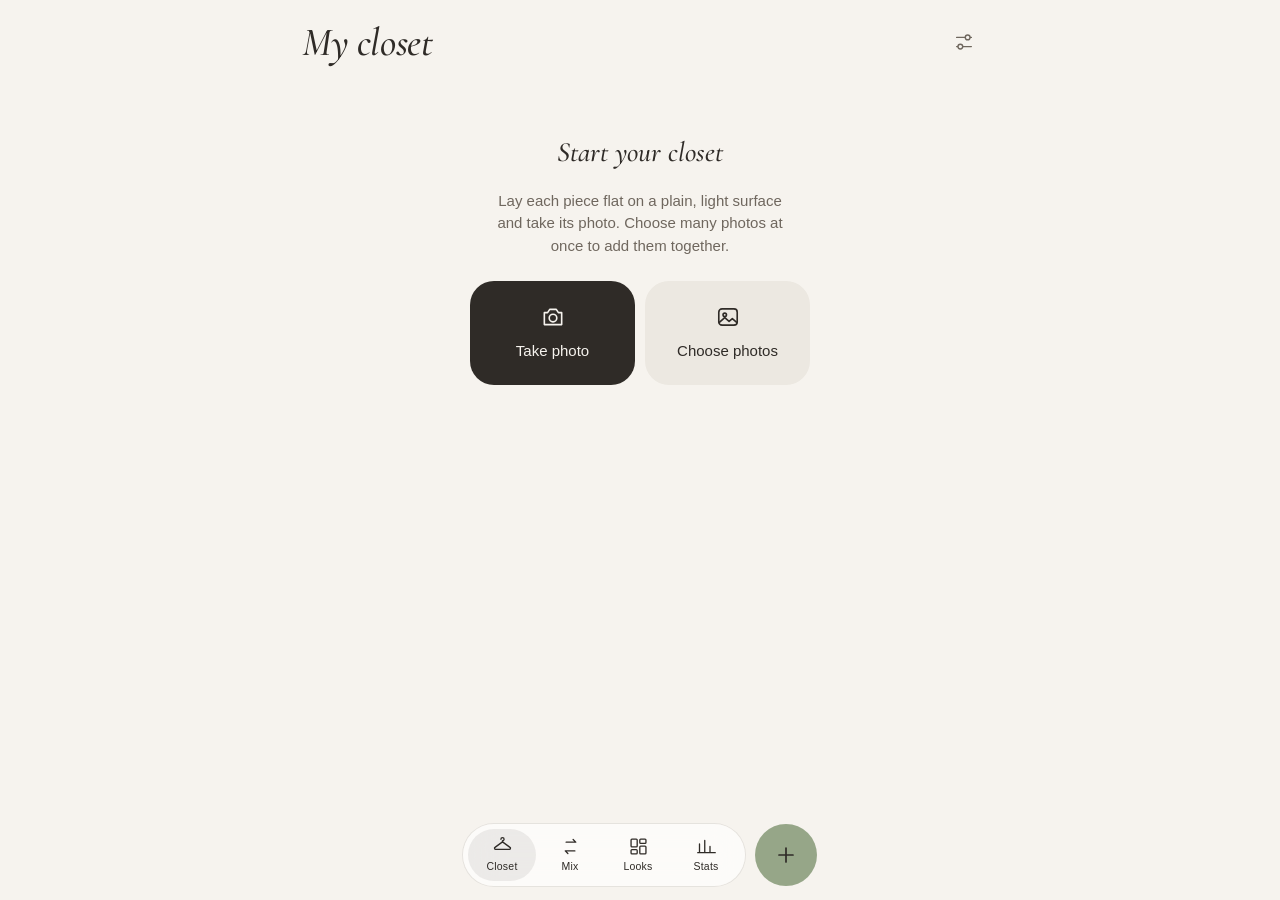
==== commit 75b2d227: "Worn counter inside a look, livelier Arrange, spaced category chips, no higher contrast - The worn c" ====
--- a/index.html
+++ b/index.html
@@ -20,7 +20,6 @@
     try {
       var p = JSON.parse(localStorage.getItem('closet.prefs') || '{}'), r = document.documentElement;
       if (p.theme === 'light' || p.theme === 'dark') r.dataset.theme = p.theme;
-      if (p.contrast) r.dataset.contrast = 'more';
     } catch (e) {}
   </script>
   <link rel="stylesheet" href="css/style.css" />
--- a/css/style.css
+++ b/css/style.css
@@ -74,13 +74,6 @@
     color-scheme: dark;
   }
 }
-/* higher contrast: darker greys and a visible edge on every surface */
-:root[data-contrast="more"] { --ink: #1a1715; --ink-2: #48423b; --ink-3: #6b635a; --line: rgba(47, 43, 39, 0.32); --sage: #8a9c7b; --sage-deep: #5d6e53; }
-:root[data-contrast="more"][data-theme="dark"] { --ink: #ffffff; --ink-2: #dcd5cb; --ink-3: #aaa196; --line: rgba(255, 255, 255, 0.34); --sage: #b4c5a5; --sage-deep: #cddcbf; }
-@media (prefers-color-scheme: dark) {
-  :root[data-contrast="more"]:not([data-theme="light"]) { --ink: #ffffff; --ink-2: #dcd5cb; --ink-3: #aaa196; --line: rgba(255, 255, 255, 0.34); --sage: #b4c5a5; --sage-deep: #cddcbf; }
-}
-[data-contrast="more"] :is(.piece .tile, .look .thumb-wrap, .chip, .btn.soft, .round, .kv div, .value-pill, .batch-row, .pick-item, .price-total, .stage, .seg, .b-cats, .input, .pr-input, .opt) { box-shadow: 0 0 0 1px var(--line); }
 /* a clear ring for keyboard and switch-control users */
 :focus-visible { outline: 2px solid var(--sage-deep); outline-offset: 2px; }
 .sheet:focus, .input:focus-visible, .pr-input input:focus-visible { outline: none; }
@@ -149,8 +142,8 @@
 .chip.add { background: transparent; border: 1px dashed var(--ink-3); color: var(--ink-2); }
 .chip svg { width: 16px; height: 16px; }
 /* the category row: plain words, the current one in a soft pill */
-.chips.nav { gap: 2px; }
-.chips.nav .chip { background: transparent; padding: 0 14px; }
+.chips.nav { gap: 8px; }
+.chips.nav .chip { padding: 0 16px; }
 .chips.nav .chip.active { background: var(--ink); color: var(--bg); }
 .subchips { overflow: hidden; transition: max-height .45s var(--ease), opacity .35s var(--ease); max-height: 0; opacity: 0; }
 .subchips.open { max-height: 60px; opacity: 1; }
@@ -207,8 +200,6 @@
 .heart svg { width: 17px; height: 17px; }
 .heart[aria-pressed="true"] { color: var(--sage-deep); }
 .heart[aria-pressed="true"] svg { fill: currentColor; }
-.tick { position: absolute; z-index: 1; right: 8px; top: calc(125cqw - 38px); min-width: 34px; height: 30px; padding: 0 10px; border-radius: 999px; display: flex; align-items: center; justify-content: center; gap: 5px; background: var(--card); color: var(--ink-2); font: 500 calc(13px * var(--ts)) var(--sans); box-shadow: 0 0 0 1px var(--line); }
-.tick svg { width: 14px; height: 14px; stroke-width: 2; }
 .piece .tile { display: block; position: relative; aspect-ratio: 4 / 5; background: var(--card); border-radius: var(--r); }
 .piece .sticker {
   position: absolute; inset: 12%; width: 76%; height: 76%; object-fit: contain;
@@ -481,7 +472,16 @@
 .tool { display: flex; flex-direction: column; align-items: center; gap: 5px; min-width: 52px; flex: none; color: var(--ink-2); }
 .tool small { font-size: calc(11px * var(--ts)); letter-spacing: 0.01em; white-space: nowrap; }
 .tool [data-bgdot] { width: 22px; height: 22px; border-radius: 50%; box-shadow: inset 0 0 0 1.5px var(--ink-3); }
-.editor-bar .palette-tray { align-self: flex-start; margin-top: 8px; }
+.editor-top .palette-tray { flex: none; width: 68px; margin: 0; }
+.editor-top .pill-strip { height: 22px; border-radius: 11px; }
+.worn-tool { margin-left: auto; }
+.stepper { display: flex; align-items: center; height: 46px; border-radius: 999px; background: var(--soft); color: var(--ink-2); }
+.stepper button { width: 40px; height: 46px; display: grid; place-items: center; color: var(--ink-2); }
+.stepper button:disabled { opacity: .35; }
+.stepper button svg { width: 17px; height: 17px; }
+.stepper b { min-width: 20px; text-align: center; font: 500 calc(19px * var(--ts))/1 var(--serif); color: var(--ink); }
+.look .sub { display: flex; align-items: center; justify-content: space-between; gap: 8px; min-width: 0; }
+.look .wn { flex: none; font-size: calc(12px * var(--ts)); color: var(--ink-2); }
 /* the tray above the toolbar: background colours, or pieces to swap in */
 .ed-tray { position: absolute; left: 0; right: 0; bottom: 86px; z-index: 3; display: flex; gap: 10px; align-items: center; padding: 12px 14px; border-radius: 24px; background: var(--pop); box-shadow: var(--shadow-md); overflow-x: auto; scrollbar-width: none; opacity: 0; transform: translateY(10px); pointer-events: none; transition: opacity .3s, transform .45s var(--ease); -webkit-backdrop-filter: blur(18px); backdrop-filter: blur(18px); }
 .ed-tray::-webkit-scrollbar { display: none; }
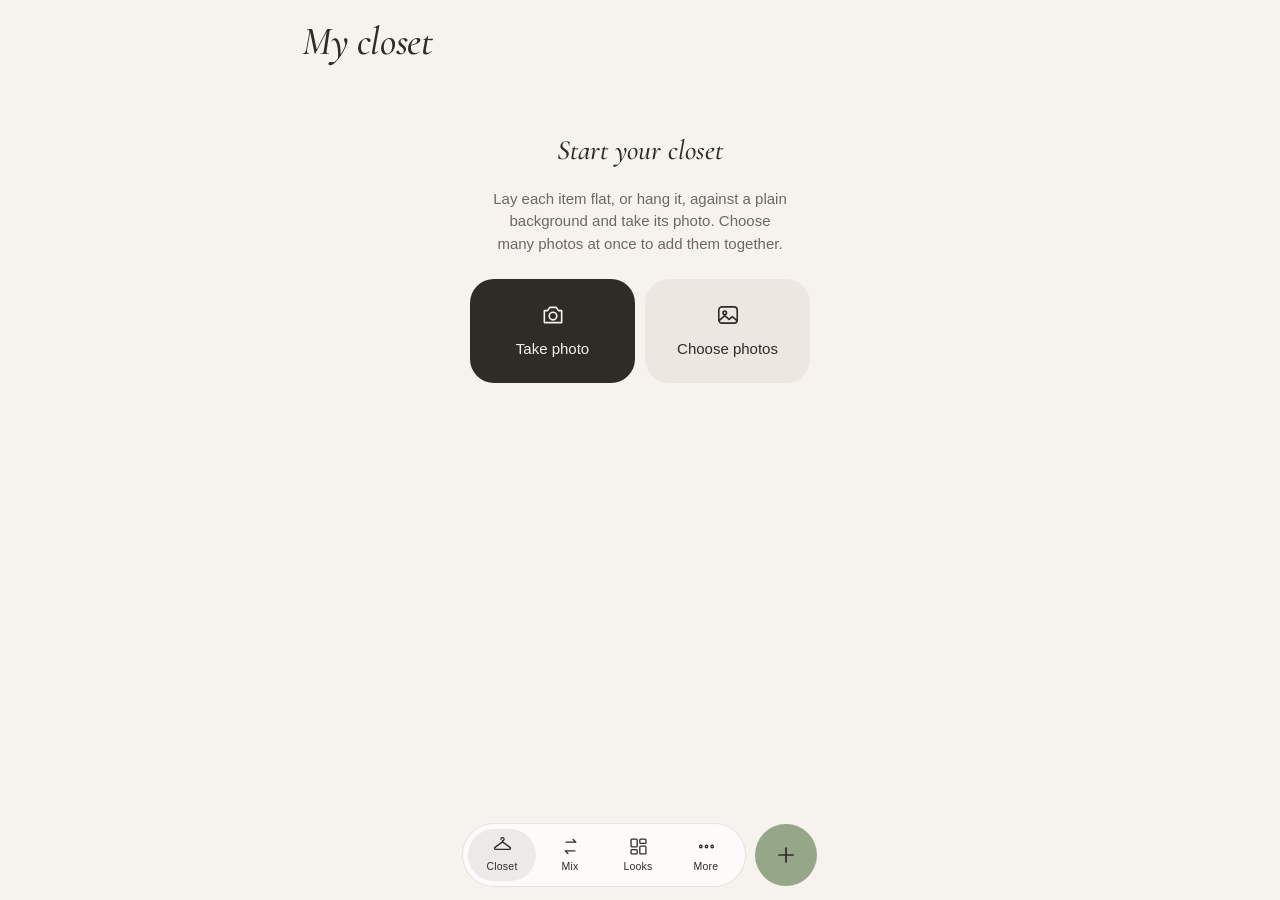
==== commit b50f7641: "More tab with settings, brands, select and bulk edit, Mix rows, zoom and Add back, cleaner sticker e" ====
--- a/index.html
+++ b/index.html
@@ -12,14 +12,13 @@
   <link rel="manifest" href="manifest.webmanifest" />
   <link rel="icon" href="icons/icon.svg" type="image/svg+xml" />
   <link rel="apple-touch-icon" href="icons/icon-180.png" />
-  <link rel="preconnect" href="https://fonts.googleapis.com" />
-  <link rel="preconnect" href="https://fonts.gstatic.com" crossorigin />
-  <link href="https://fonts.googleapis.com/css2?family=Cormorant+Garamond:ital,wght@0,500;1,500&display=swap" rel="stylesheet" />
+  <link rel="preload" href="css/fonts/cormorant-garamond-latin-500-italic.woff2" as="font" type="font/woff2" crossorigin />
   <script>
     // appearance choices, applied before the page paints
     try {
       var p = JSON.parse(localStorage.getItem('closet.prefs') || '{}'), r = document.documentElement;
       if (p.theme === 'light' || p.theme === 'dark') r.dataset.theme = p.theme;
+      if (window.webkit && window.webkit.messageHandlers && window.webkit.messageHandlers.chrome) r.classList.add('native-bar');
     } catch (e) {}
   </script>
   <link rel="stylesheet" href="css/style.css" />
@@ -28,18 +27,14 @@
   <div id="app">
     <header class="top">
       <h1 class="title" id="view-title">My closet</h1>
-      <div class="top-actions">
-        <button class="icon-btn" id="settings-btn" aria-label="Settings">
-          <svg viewBox="0 0 24 24"><path d="M4 7h9M19 7h1M4 17h1M11 17h9"/><circle cx="16" cy="7" r="2.6"/><circle cx="8" cy="17" r="2.6"/></svg>
-        </button>
-      </div>
+      <button class="text-btn" id="select-btn" hidden>Select</button>
     </header>
 
     <main id="views">
       <section class="view active" id="view-closet" data-title="My closet"></section>
       <section class="view" id="view-mix" data-title="Mix"></section>
       <section class="view" id="view-outfits" data-title="Looks"></section>
-      <section class="view" id="view-stats" data-title="Stats"></section>
+      <section class="view" id="view-more" data-title="More"></section>
     </main>
 
     <nav class="tabbar" id="tabbar">
@@ -57,9 +52,9 @@
           <svg viewBox="0 0 24 24"><rect x="3.5" y="3.5" width="7" height="9" rx="1"/><rect x="13.5" y="3.5" width="7" height="5" rx="1"/><rect x="13.5" y="11.5" width="7" height="9" rx="1"/><rect x="3.5" y="15.5" width="7" height="5" rx="1"/></svg>
           <span>Looks</span>
         </button>
-        <button class="tab" id="tally-tab" data-view="stats" aria-label="Stats">
-          <svg viewBox="0 0 24 24"><path d="M4 19V9M10 19V5M16 19v-7M22 19H2"/></svg>
-          <span>Stats</span>
+        <button class="tab" id="more-tab" data-view="more" aria-label="More">
+          <svg viewBox="0 0 24 24"><circle cx="5.5" cy="12" r="1.4"/><circle cx="12" cy="12" r="1.4"/><circle cx="18.5" cy="12" r="1.4"/></svg>
+          <span>More</span>
         </button>
       </div>
       <button class="fab" id="fab" aria-label="Add clothes or create a look">
--- a/css/style.css
+++ b/css/style.css
@@ -1,3 +1,7 @@
+/* Cormorant Garamond (SIL Open Font License, see fonts/OFL.txt), bundled so the app needs no network */
+@font-face { font-family: 'Cormorant Garamond'; font-style: normal; font-weight: 500; font-display: swap; src: url(fonts/cormorant-garamond-latin-500-normal.woff2) format('woff2'); unicode-range: U+0000-00FF,U+0131,U+0152-0153,U+02BB-02BC,U+02C6,U+02DA,U+02DC,U+0304,U+0308,U+0329,U+2000-206F,U+20AC,U+2122,U+2191,U+2193,U+2212,U+2215,U+FEFF,U+FFFD; }
+@font-face { font-family: 'Cormorant Garamond'; font-style: italic; font-weight: 500; font-display: swap; src: url(fonts/cormorant-garamond-latin-500-italic.woff2) format('woff2'); unicode-range: U+0000-00FF,U+0131,U+0152-0153,U+02BB-02BC,U+02C6,U+02DA,U+02DC,U+0304,U+0308,U+0329,U+2000-206F,U+20AC,U+2122,U+2191,U+2193,U+2212,U+2215,U+FEFF,U+FFFD; }
+
 :root {
   --bg: #f6f3ee;      /* warm paper */
   --card: #ffffff;    /* tiles, cards */
@@ -112,7 +116,7 @@
   transition: opacity .35s var(--ease), transform .35s var(--ease);
 }
 .title.swap { opacity: 0; transform: translateY(6px); }
-.top-actions { display: flex; align-items: center; margin-right: -8px; }
+
 .icon-btn { width: 44px; height: 44px; border-radius: 50%; display: grid; place-items: center; color: var(--ink-2); }
 
 /* ---------- press feedback (shared) ---------- */
@@ -160,8 +164,6 @@
 .mix-item { flex: none; width: var(--mh); height: var(--mh); padding: 12px; display: flex; align-items: center; justify-content: center; scroll-snap-align: center; transform: scale(.62); opacity: .28; transition: none; will-change: transform, opacity; }
 .mix-item img { max-width: 100%; max-height: 100%; object-fit: contain; pointer-events: none; -webkit-user-drag: none; }
 .mix-item.none span { width: 34%; aspect-ratio: 1; border-radius: 50%; border: 1.5px dashed var(--ink-3); }
-.mix-x { position: absolute; right: 14px; top: 50%; z-index: 2; width: 34px; height: 34px; margin-top: -17px; border-radius: 50%; display: grid; place-items: center; background: var(--soft); color: var(--ink-2); }
-.mix-x svg { width: 14px; height: 14px; }
 .mix-actions { display: flex; gap: 8px; padding: 8px 18px 0; }
 .mix-actions .btn { height: 50px; gap: 7px; padding: 0 14px; }
 .mix-actions .btn svg { width: 18px; height: 18px; flex: none; }
@@ -359,8 +361,10 @@
 .cut-more { display: flex; gap: 10px; margin: 0 0 22px; }
 .cut-more .btn { height: 48px; gap: 8px; padding: 0 16px; }
 .cut-more .btn svg { width: 18px; height: 18px; flex: none; }
-.cut-more [data-a=erase] { flex: 1; min-width: 0; }
-.cut-more [data-a=erase].active { background: var(--sage); color: var(--on-sage); }
+.cut-more [data-a=erase], .cut-more [data-a=add] { flex: 1; min-width: 0; padding: 0 12px; }
+.cut-more [data-a=erase].active, .cut-more [data-a=add].active { background: var(--sage); color: var(--on-sage); }
+.cut-more [data-a=undo] { width: 48px; padding: 0; justify-content: center; flex: none; }
+.cut-more .btn span { overflow: hidden; text-overflow: ellipsis; white-space: nowrap; }
 .more-toggle { display: flex; align-items: center; justify-content: space-between; width: 100%; height: 46px; padding: 0 4px; margin: -6px 0 12px; color: var(--ink-2); font-size: calc(14px * var(--ts)); }
 .more-toggle svg { width: 16px; height: 16px; transition: transform .4s var(--ease); }
 .more-toggle[aria-expanded="true"] svg { transform: rotate(180deg); }
@@ -591,3 +595,95 @@
 }
 
 @media (max-width: 359px) { .seg button { font-size: 9px; letter-spacing: -0.02em; } }
+
+/* ---------- More: settings ---------- */
+.settings { margin-top: 30px; }
+.more-empty { padding-top: 40px; padding-bottom: 10px; }
+.set-card { background: var(--card); border-radius: 20px; padding: 6px; margin-bottom: 12px; }
+.set-row { display: flex; align-items: center; justify-content: space-between; gap: 14px; padding: 10px 10px; }
+.set-row > span { color: var(--ink); font-size: calc(15px * var(--ts)); }
+.set-row > span small { display: block; margin-top: 3px; font-size: calc(12.5px * var(--ts)); color: var(--ink-2); line-height: 1.35; }
+.set-row .seg.three { flex: 0 1 220px; }
+.set-row.opt { background: transparent; padding: 10px; margin: 0; border-radius: 0; }
+.set-row .switch { flex: none; }
+.set-link { display: flex; align-items: center; gap: 12px; width: 100%; height: 50px; padding: 0 12px; border-radius: 14px; color: var(--ink); font-size: calc(15px * var(--ts)); text-align: left; }
+.set-link svg { width: 19px; height: 19px; color: var(--ink-2); }
+.set-link.danger, .set-link.danger svg { color: var(--danger); }
+.set-link + .set-link { box-shadow: 0 -1px 0 var(--line); border-radius: 0; }
+/* ---------- inside the iOS app: the native tab bar replaces the web one ---------- */
+.native-bar #tabbar { display: none; }
+.native-bar main { padding-bottom: calc(var(--native-bar, 90px) + 28px); }
+.detail-img.tinted { border-radius: 26px; padding: 22px 0; margin-bottom: 18px; }
+
+/* ---------- header text button (Select / Done) ---------- */
+.text-btn { height: 40px; padding: 0 14px; margin-right: -6px; border-radius: 999px; background: var(--soft); color: var(--ink); font: 500 calc(14px * var(--ts)) var(--sans); transition: background .3s var(--ease), transform .35s var(--spring); }
+/* ---------- choosing several items ---------- */
+.piece.choosing .piece-open { transition: transform .35s var(--spring); }
+.piece.choosing .heart { display: none; }
+.tick-mark { position: absolute; top: 10px; right: 10px; width: 26px; height: 26px; border-radius: 50%; display: grid; place-items: center; background: var(--card); box-shadow: inset 0 0 0 1.5px var(--ink-3); color: transparent; pointer-events: none; transition: background .25s var(--ease), color .25s, box-shadow .25s, transform .35s var(--spring); }
+.tick-mark svg { width: 14px; height: 14px; stroke-width: 2.4; }
+.piece.chosen .tick-mark { background: var(--sage-deep); color: var(--bg); box-shadow: none; transform: scale(1.08); }
+.piece.chosen .tile { box-shadow: inset 0 0 0 2.5px var(--sage-deep); }
+.piece.chosen .piece-open { transform: scale(.96); }
+.select-bar { position: fixed; left: 50%; bottom: calc(14px + var(--safe-b)); z-index: 30; transform: translateX(-50%); display: flex; gap: 4px; padding: 5px; animation: barUp .45s var(--spring); }
+.select-bar button { display: flex; flex-direction: column; align-items: center; justify-content: center; gap: 2px; width: 74px; height: 54px; border-radius: 999px; color: var(--ink); font-size: calc(11px * var(--ts)); transition: opacity .3s, background .25s; }
+.select-bar button svg { width: 20px; height: 20px; }
+.select-bar button.danger { color: var(--danger); }
+.select-bar.none button { opacity: .4; }
+@keyframes barUp { from { transform: translate(-50%, 140%); opacity: 0; } to { transform: translateX(-50%); opacity: 1; } }
+body.choosing #tabbar { transform: translate(-50%, 160%); opacity: 0; pointer-events: none; }
+/* ---------- brands ---------- */
+.select-wrap { position: relative; }
+.select-wrap select { -webkit-appearance: none; appearance: none; padding-right: 40px; }
+.select-wrap svg { position: absolute; right: 14px; top: 50%; width: 16px; height: 16px; margin-top: -8px; color: var(--ink-2); pointer-events: none; }
+.brand-new { display: flex; gap: 8px; margin-top: 8px; }
+.brand-new .input { flex: 1; min-width: 0; }
+.brand-new .btn { flex: none; padding: 0 18px; }
+.detail-meta .brand { font-weight: 600; color: var(--ink); }
+/* ---------- the closet sways a little while it scrolls ---------- */
+.piece .sticker { transform: rotate(calc(var(--sway, 0deg) * var(--d, 1))); }
+.piece-open:hover .sticker { transform: rotate(calc(-1.5deg + var(--sway, 0deg) * var(--d, 1))) scale(1.03); }
+
+/* Arrange: each item hops as it moves to its new place */
+.bitem.hop img { animation: hop .75s cubic-bezier(.3,1.45,.5,1) both; }
+@keyframes hop { 0% { transform: scale(1); } 35% { transform: scale(1.08) rotate(-3deg); } 70% { transform: scale(.97) rotate(1deg); } 100% { transform: none; } }
+
+/* Mix rows */
+.mix-none { margin: 24px 18px; text-align: center; color: var(--ink-2); font-size: calc(14px * var(--ts)); }
+.rows-ed .sub svg.inline { width: 15px; height: 15px; vertical-align: -3px; }
+.rows-list { list-style: none; margin: 0 0 12px; padding: 6px; background: var(--card); border-radius: 22px; display: flex; flex-direction: column; gap: 4px; }
+.rows-item { position: relative; display: flex; align-items: center; gap: 2px; min-height: 58px; border-radius: 16px; background: var(--card); transition: transform .22s cubic-bezier(.2,.8,.2,1), box-shadow .2s, opacity .2s; }
+.rows-item + .rows-item::before { content: ''; position: absolute; left: 50px; right: 12px; top: -2px; height: 1px; background: var(--line); }
+.rows-list.moving .rows-item::before { opacity: 0; }
+.rows-item.dragging { z-index: 3; transition: box-shadow .2s; box-shadow: 0 12px 30px rgba(0,0,0,.16); }
+.rows-item .grip { flex: none; width: 46px; height: 54px; display: grid; place-items: center; color: var(--ink-3); touch-action: none; cursor: grab; }
+.rows-item.dragging .grip { cursor: grabbing; color: var(--ink); }
+.rows-item .grip svg { width: 20px; height: 20px; }
+.rows-item .rk { flex: 1; min-width: 0; display: flex; align-items: center; gap: 12px; min-height: 54px; padding: 4px 8px; border-radius: 12px; color: var(--ink); text-align: left; }
+.rows-item .rk > svg:first-child { width: 24px; height: 24px; flex: none; }
+.rows-item .rk span { flex: 1; min-width: 0; font-size: calc(15px * var(--ts)); }
+.rows-item .rk small { display: block; margin-top: 2px; font-size: calc(12px * var(--ts)); color: var(--ink-2); }
+.rows-item .rk > svg:last-child { width: 16px; height: 16px; flex: none; color: var(--ink-3); }
+.rows-item .rm { flex: none; width: 44px; height: 44px; margin-right: 4px; border-radius: 50%; display: grid; place-items: center; color: var(--danger); }
+.rows-item .rm svg { width: 18px; height: 18px; stroke-width: 2.2; padding: 3px; box-sizing: content-box; border-radius: 50%; background: color-mix(in srgb, var(--danger) 14%, transparent); }
+.rows-item .rm:disabled { opacity: .3; }
+.rows-item.out { animation: row-out .22s ease forwards; }
+.rows-item.in { animation: row-in .36s cubic-bezier(.3,1.4,.5,1); }
+@keyframes row-out { to { opacity: 0; transform: translateX(28px) scale(.96); } }
+@keyframes row-in { from { opacity: 0; transform: translateY(-8px) scale(.95); } }
+.rows-add { width: 100%; height: 50px; gap: 8px; margin-bottom: 14px; }
+.rows-add svg { width: 18px; height: 18px; }
+.rows-add.off { opacity: .45; }
+.set-link span small { display: block; margin-top: 2px; font-size: calc(12px * var(--ts)); color: var(--ink-2); white-space: nowrap; overflow: hidden; text-overflow: ellipsis; }
+.set-link span { flex: 1; min-width: 0; }
+.set-link svg.go { width: 16px; height: 16px; color: var(--ink-3); flex: none; transform: rotate(-90deg); }
+@media (prefers-reduced-motion: reduce) { .rows-item, .rows-item.in, .rows-item.out { animation: none; transition: none; } }
+
+/* tapping the photo: zoom in to reach the small bits */
+.stage.erasing canvas { transform-origin: 0 0; will-change: transform; animation: none; }
+.stage.zoomed { cursor: grab; }
+.stage.adding { background: repeating-conic-gradient(#d9d3c9 0 25%, #cfc8bd 0 50%) 0 0 / 18px 18px; }
+.zoom-fit { position: absolute; right: 12px; bottom: 12px; z-index: 2; height: 34px; padding: 0 12px; border-radius: 999px; display: flex; align-items: center; gap: 6px; background: var(--ink); color: var(--bg); font-size: calc(13px * var(--ts)); animation: fit-in .3s var(--spring); }
+.zoom-fit svg { width: 15px; height: 15px; }
+.zoom-fit[hidden] { display: none; }
+@keyframes fit-in { from { opacity: 0; transform: scale(.8); } }
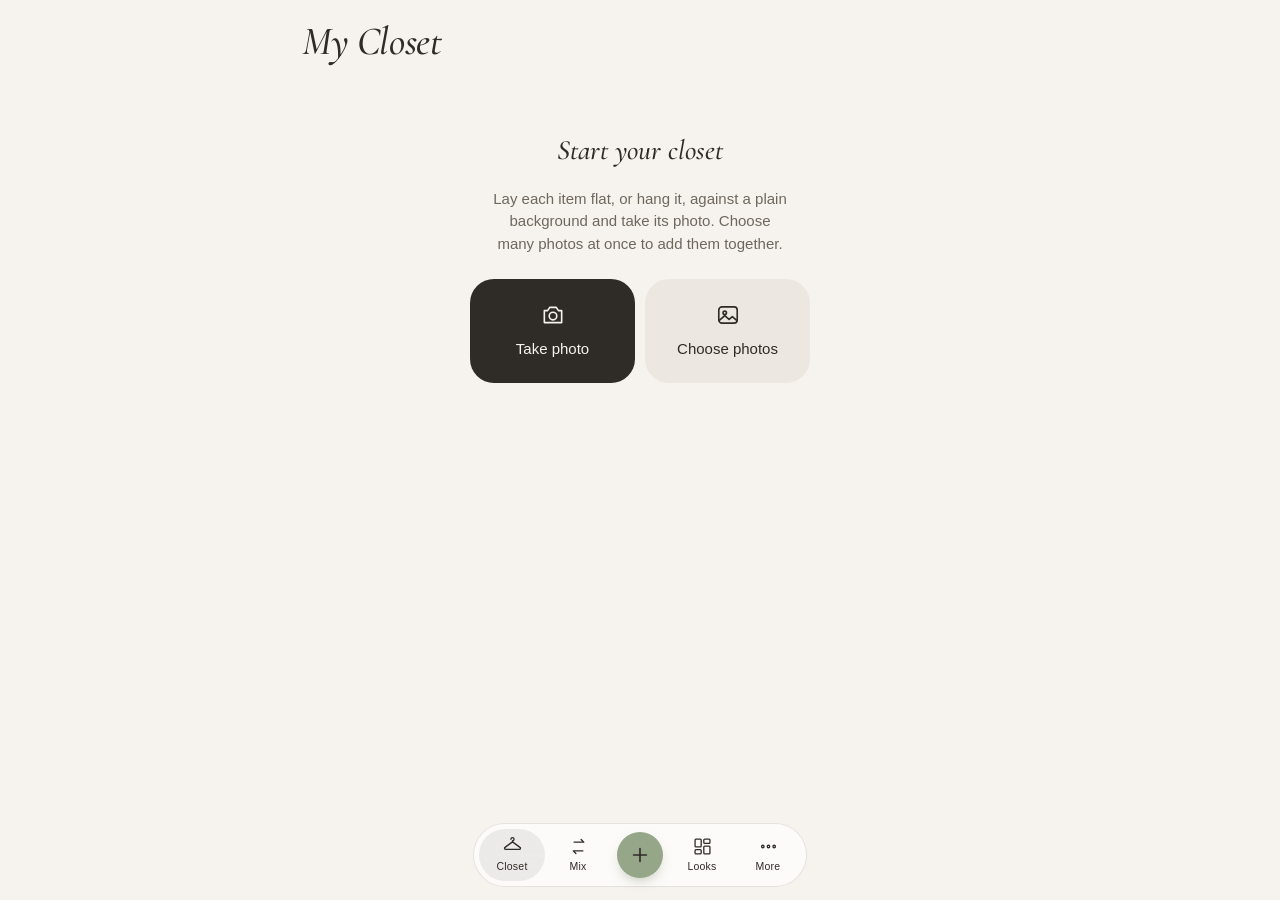
==== commit 02681108: "+ in the middle of the tab bar, Rows picker and up to 10 rows, pinned Mix buttons, Reduce motion, mo" ====
--- a/index.html
+++ b/index.html
@@ -18,6 +18,7 @@
     try {
       var p = JSON.parse(localStorage.getItem('closet.prefs') || '{}'), r = document.documentElement;
       if (p.theme === 'light' || p.theme === 'dark') r.dataset.theme = p.theme;
+      if (p.reduce) r.classList.add('reduce-motion');
       if (window.webkit && window.webkit.messageHandlers && window.webkit.messageHandlers.chrome) r.classList.add('native-bar');
     } catch (e) {}
   </script>
@@ -26,16 +27,17 @@
 <body>
   <div id="app">
     <header class="top">
-      <h1 class="title" id="view-title">My closet</h1>
+      <h1 class="title" id="view-title">My Closet</h1>
       <button class="text-btn" id="select-btn" hidden>Select</button>
     </header>
 
     <main id="views">
-      <section class="view active" id="view-closet" data-title="My closet"></section>
+      <section class="view active" id="view-closet" data-title="My Closet"></section>
       <section class="view" id="view-mix" data-title="Mix"></section>
       <section class="view" id="view-outfits" data-title="Looks"></section>
       <section class="view" id="view-more" data-title="More"></section>
     </main>
+    <div class="mix-dock" id="mix-dock" hidden></div>
 
     <nav class="tabbar" id="tabbar">
       <div class="tabs glass" id="tabs">
@@ -48,6 +50,9 @@
           <svg viewBox="0 0 24 24"><path d="M7 7h11l-3-3M17 17H6l3 3"/></svg>
           <span>Mix</span>
         </button>
+        <button class="tab-plus" id="fab" aria-label="Add clothes or create a look">
+          <span><svg viewBox="0 0 24 24"><path d="M12 5v14M5 12h14"/></svg></span>
+        </button>
         <button class="tab" data-view="outfits" aria-label="Looks">
           <svg viewBox="0 0 24 24"><rect x="3.5" y="3.5" width="7" height="9" rx="1"/><rect x="13.5" y="3.5" width="7" height="5" rx="1"/><rect x="13.5" y="11.5" width="7" height="9" rx="1"/><rect x="3.5" y="15.5" width="7" height="5" rx="1"/></svg>
           <span>Looks</span>
@@ -57,9 +62,6 @@
           <span>More</span>
         </button>
       </div>
-      <button class="fab" id="fab" aria-label="Add clothes or create a look">
-        <svg viewBox="0 0 24 24"><path d="M12 5v14M5 12h14"/></svg>
-      </button>
     </nav>
   </div>
 
--- a/css/style.css
+++ b/css/style.css
@@ -206,7 +206,7 @@
 .piece .sticker {
   position: absolute; inset: 12%; width: 76%; height: 76%; object-fit: contain;
   filter: drop-shadow(0 6px 10px rgba(70, 58, 44, .08));
-  transition: transform .6s var(--spring);
+  transition: transform .6s var(--spring), opacity .3s var(--ease);
 }
 .piece-open:hover .sticker { transform: rotate(-1.5deg) scale(1.03); }
 .piece .meta, .look .meta { display: flex; flex-direction: column; gap: 6px; margin: 10px 6px 0; }
@@ -264,9 +264,6 @@
   background: var(--mark);
   transition: transform .6s var(--spring), width .5s var(--ease);
 }
-.fab { width: 62px; height: 62px; border-radius: 50%; display: grid; place-items: center; background: var(--sage); color: var(--on-sage); }
-.fab svg { width: 24px; height: 24px; stroke-width: 1.7; transition: transform .5s var(--spring); }
-.fab:active svg { transform: rotate(90deg); }
 
 /* ---------- overlays ---------- */
 #layer { position: fixed; inset: 0; z-index: 50; pointer-events: none; }
@@ -450,7 +447,7 @@
 .editor-top { display: flex; align-items: center; gap: 8px; margin-bottom: 12px; }
 .editor-top .input { height: 46px; border-color: transparent; background: transparent; padding: 0 8px; font: italic 500 calc(26px * var(--ts)) var(--serif); }
 .editor-top .input:focus { background: var(--card); box-shadow: none; border-color: var(--line); }
-.board { position: relative; flex: 1; min-height: 300px; overflow: hidden; border-radius: 28px; background: var(--card); box-shadow: inset 0 0 0 1px var(--line); touch-action: none; transition: background .6s var(--ease); }
+.board { position: relative; isolation: isolate; flex: 1; min-height: 300px; overflow: hidden; border-radius: 28px; background: var(--card); box-shadow: inset 0 0 0 1px var(--line); touch-action: none; transition: background .6s var(--ease); }
 .board .hint { position: absolute; inset: 0; display: grid; place-items: center; text-align: center; color: var(--ink-3); font: italic 500 calc(22px * var(--ts)) var(--serif); padding: 30px; pointer-events: none; transition: opacity .4s; }
 .bitem { position: absolute; left: 0; top: 0; transform-origin: center; touch-action: none; cursor: grab; will-change: transform; }
 .bitem img { display: block; width: 100%; pointer-events: none; transition: filter .3s; }
@@ -495,7 +492,6 @@
 .ed-tray .swp { flex: none; width: 58px; height: 58px; border-radius: 16px; background: var(--card); padding: 6px; display: grid; place-items: center; }
 .ed-tray .swp img { width: 100%; height: 100%; object-fit: contain; }
 .ed-tray .swp[aria-pressed="true"] { outline: 2px solid var(--sage-deep); outline-offset: 2px; }
-.piece.wash .sticker, .pick-item.wash img { opacity: .38; }
 .round { width: 46px; height: 46px; border-radius: 50%; display: grid; place-items: center; background: var(--soft); color: var(--ink-2); flex: none; }
 .round.dark { background: var(--ink); color: var(--bg); }
 .round svg { width: 20px; height: 20px; }
@@ -556,8 +552,6 @@
 .st-row span { flex: 1; color: var(--ink-2); }
 .st-row b { font: 500 calc(19px * var(--ts)) var(--serif); }
 .st-row .vp-c { width: 14px; height: 14px; transform: rotate(180deg); color: var(--ink-3); }
-.st-palette { display: flex; height: 26px; border-radius: 13px; overflow: hidden; box-shadow: inset 0 0 0 1px var(--line); }
-.st-palette i { flex: 1; min-width: 2px; }
 .stats .value-pill { margin-top: 26px; }
 .kv div { background: var(--card); padding: 13px 16px; border-radius: 18px; min-width: 0; }
 .kv small { display: block; font-size: calc(13px * var(--ts)); color: var(--ink-2); margin-bottom: 2px; }
@@ -687,3 +681,85 @@
 .zoom-fit svg { width: 15px; height: 15px; }
 .zoom-fit[hidden] { display: none; }
 @keyframes fit-in { from { opacity: 0; transform: scale(.8); } }
+
+/* very narrow phones: the fixer's two tools drop their icons so "Add back" fits beside Undo */
+@media (max-width: 359px) { .cut-more [data-a=erase] svg, .cut-more [data-a=add] svg { display: none; } }
+
+/* ---------- the + in the middle of the tab bar ---------- */
+.tab { width: min(66px, calc((100vw - 48px - 58px) / 4)); }
+.tab-plus { position: relative; z-index: 1; flex: none; width: 58px; height: 52px; display: grid; place-items: center; }
+.tab-plus > span { width: 46px; height: 46px; border-radius: 50%; display: grid; place-items: center; background: var(--sage); color: var(--on-sage); box-shadow: 0 6px 16px -8px rgba(60, 80, 50, .6); transition: transform .45s var(--spring); }
+.tab-plus svg { width: 22px; height: 22px; stroke-width: 1.8; transition: transform .5s var(--spring); }
+.tab-plus.pressing > span { transform: scale(.86); }
+.tab-plus.pressing svg { transform: rotate(90deg); }
+
+/* ---------- Mix: rows keep their size and scroll; the buttons stay above the tab bar ---------- */
+.mix {
+  --mh: clamp(100px, calc((100vh - 300px - var(--safe-b)) / min(var(--n, 4), 4)), 168px);
+  --mh: clamp(100px, calc((100dvh - 300px - var(--safe-b)) / min(var(--n, 4), 4)), 168px);
+  padding-bottom: 84px;
+}
+.mix-dock { position: fixed; z-index: 15; left: 50%; transform: translateX(-50%); width: min(720px, 100%); bottom: calc(14px + 62px + 10px + var(--safe-b)); pointer-events: none; }
+.mix-dock[hidden] { display: none; }
+.mix-dock::before { content: ''; position: absolute; left: 0; right: 0; top: -24px; bottom: -110px; z-index: -1; pointer-events: none; background: linear-gradient(to top, var(--bg) 64%, transparent); }
+.mix-dock .mix-actions { pointer-events: auto; padding: 0 18px; animation: dockIn .5s var(--spring) both; }
+.native-bar .mix-dock { bottom: calc(var(--native-bar, 90px) + 10px); }
+@keyframes dockIn { from { opacity: 0; transform: translateY(16px); } }
+
+/* ---------- Rows: the kinds open right under a row ---------- */
+.rows-item { display: block; min-height: 0; }
+.ri-main { display: flex; align-items: center; gap: 2px; min-height: 58px; }
+.kinds { display: grid; grid-template-rows: 0fr; transition: grid-template-rows .34s var(--ease); }
+.kinds > div { min-height: 0; overflow: hidden; display: grid; grid-template-columns: repeat(5, minmax(0, 1fr)); gap: 6px; padding: 0 8px; }
+.open > .kinds { grid-template-rows: 1fr; }
+.kinds button { min-width: 0; display: flex; flex-direction: column; align-items: center; gap: 4px; padding: 9px 1px 8px; margin-bottom: 10px; border-radius: 14px; background: var(--soft); color: var(--ink-2); font-size: calc(9.5px * var(--ts)); letter-spacing: -0.01em; transition: background .25s var(--ease), color .25s var(--ease), transform .35s var(--spring); }
+.kinds button svg { width: 20px; height: 20px; }
+.kinds button span { max-width: 100%; overflow: hidden; text-overflow: ellipsis; white-space: nowrap; }
+.kinds button[aria-pressed="true"] { background: var(--ink); color: var(--bg); }
+.open > .kinds button { animation: kindIn .4s var(--spring) both; }
+.open > .kinds button:nth-child(2) { animation-delay: 30ms; }
+.open > .kinds button:nth-child(3) { animation-delay: 60ms; }
+.open > .kinds button:nth-child(4) { animation-delay: 90ms; }
+.open > .kinds button:nth-child(5) { animation-delay: 120ms; }
+@keyframes kindIn { from { opacity: 0; transform: translateY(-6px) scale(.9); } }
+.rows-item .rk > svg:last-child { transition: transform .35s var(--ease); }
+.rows-item.open .rk > svg:last-child { transform: rotate(180deg); }
+.rows-item.swap { animation: rowSwap .5s var(--spring); }
+@keyframes rowSwap { 0% { transform: scale(.96); opacity: .5; } 100% { transform: none; opacity: 1; } }
+.rows-adder { margin-bottom: 14px; }
+.rows-adder .rows-add { margin-bottom: 0; }
+.rows-adder .kinds > div { padding: 0; }
+.rows-adder .kinds button { margin: 10px 0 0; }
+.rows-adder.open .rows-add svg { transform: rotate(45deg); }
+.rows-add svg { transition: transform .4s var(--spring); }
+
+/* ---------- motion: pages, tabs, menus, hearts, settings ---------- */
+.view.active.from-right { animation: fromRight .46s var(--ease); }
+.view.active.from-left { animation: fromLeft .46s var(--ease); }
+@keyframes fromRight { from { opacity: 0; transform: translateX(34px); } }
+@keyframes fromLeft { from { opacity: 0; transform: translateX(-34px); } }
+.tab.active svg { animation: tabPop .5s var(--spring); }
+@keyframes tabPop { 40% { transform: translateY(-3px) scale(1.18); } }
+.ctx.show button[role=menuitem] { animation: ctxItem .42s var(--spring) both; animation-delay: calc(var(--i, 0) * 32ms + 30ms); }
+@keyframes ctxItem { from { opacity: 0; transform: translateY(8px) scale(.96); } }
+.heart.popped svg, .fav-btn.popped svg { animation: heartPop .5s var(--spring); }
+@keyframes heartPop { 0% { transform: scale(.6); } 55% { transform: scale(1.28); } 100% { transform: none; } }
+.chip.active { animation: chipPop .38s var(--spring); }
+@keyframes chipPop { 0% { transform: scale(.92); } 100% { transform: none; } }
+.seg button { transition: background .3s var(--ease), color .3s var(--ease); }
+.seg button.active { animation: chipPop .38s var(--spring); }
+.stats > *, .settings > * { animation: pieceIn .55s var(--ease) both; }
+.stats > *:nth-child(2), .settings > *:nth-child(2) { animation-delay: 40ms; }
+.stats > *:nth-child(3), .settings > *:nth-child(3) { animation-delay: 80ms; }
+.stats > *:nth-child(4), .settings > *:nth-child(4) { animation-delay: 120ms; }
+.stats > *:nth-child(5), .settings > *:nth-child(5) { animation-delay: 160ms; }
+.stats > *:nth-child(n+6), .settings > *:nth-child(n+6) { animation-delay: 200ms; }
+.btn { transition: transform .35s var(--spring), background .3s var(--ease), color .3s var(--ease), opacity .3s; }
+.btn.pressing { transform: scale(.95) !important; }
+
+/* ---------- Reduce motion (More > Settings): things simply appear ---------- */
+html.reduce-motion *, html.reduce-motion *::before, html.reduce-motion *::after {
+  animation-duration: .01ms !important; animation-delay: 0s !important;
+  transition-duration: .01ms !important; transition-delay: 0s !important;
+  scroll-behavior: auto !important;
+}
